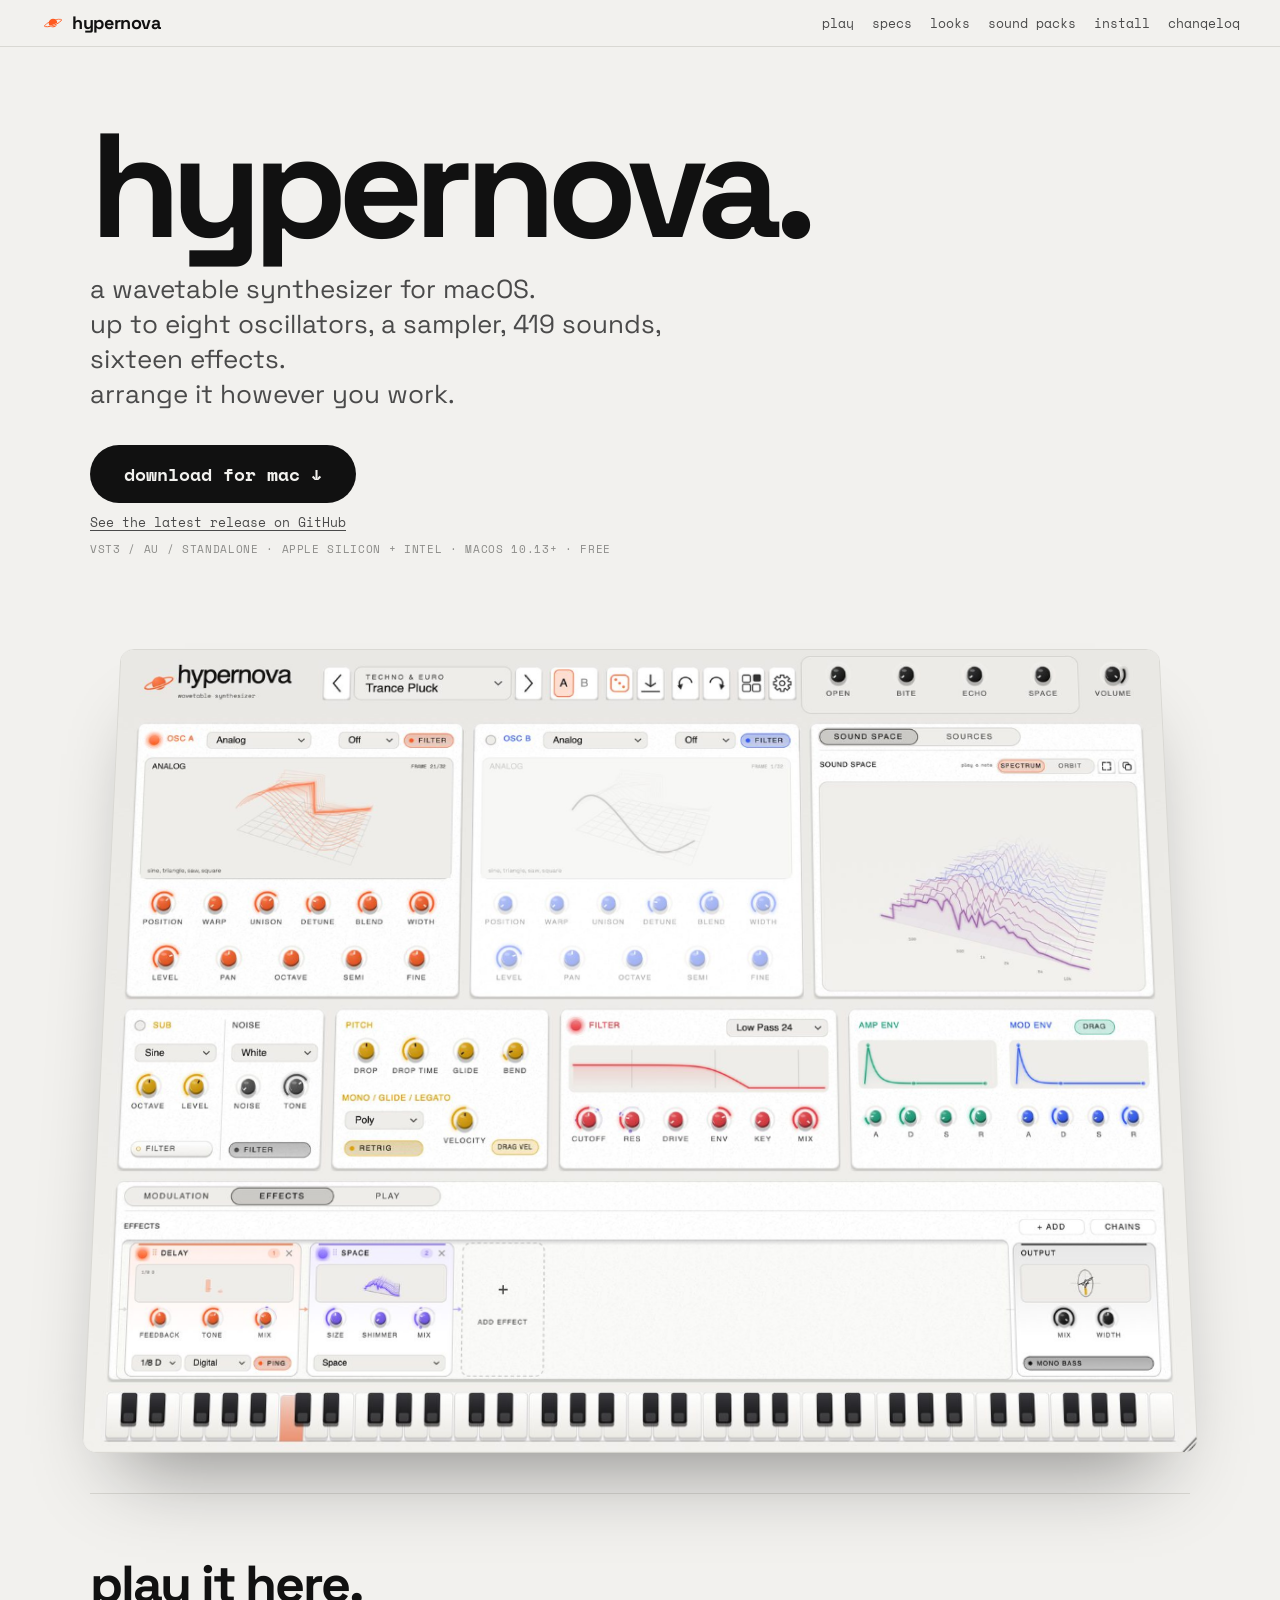
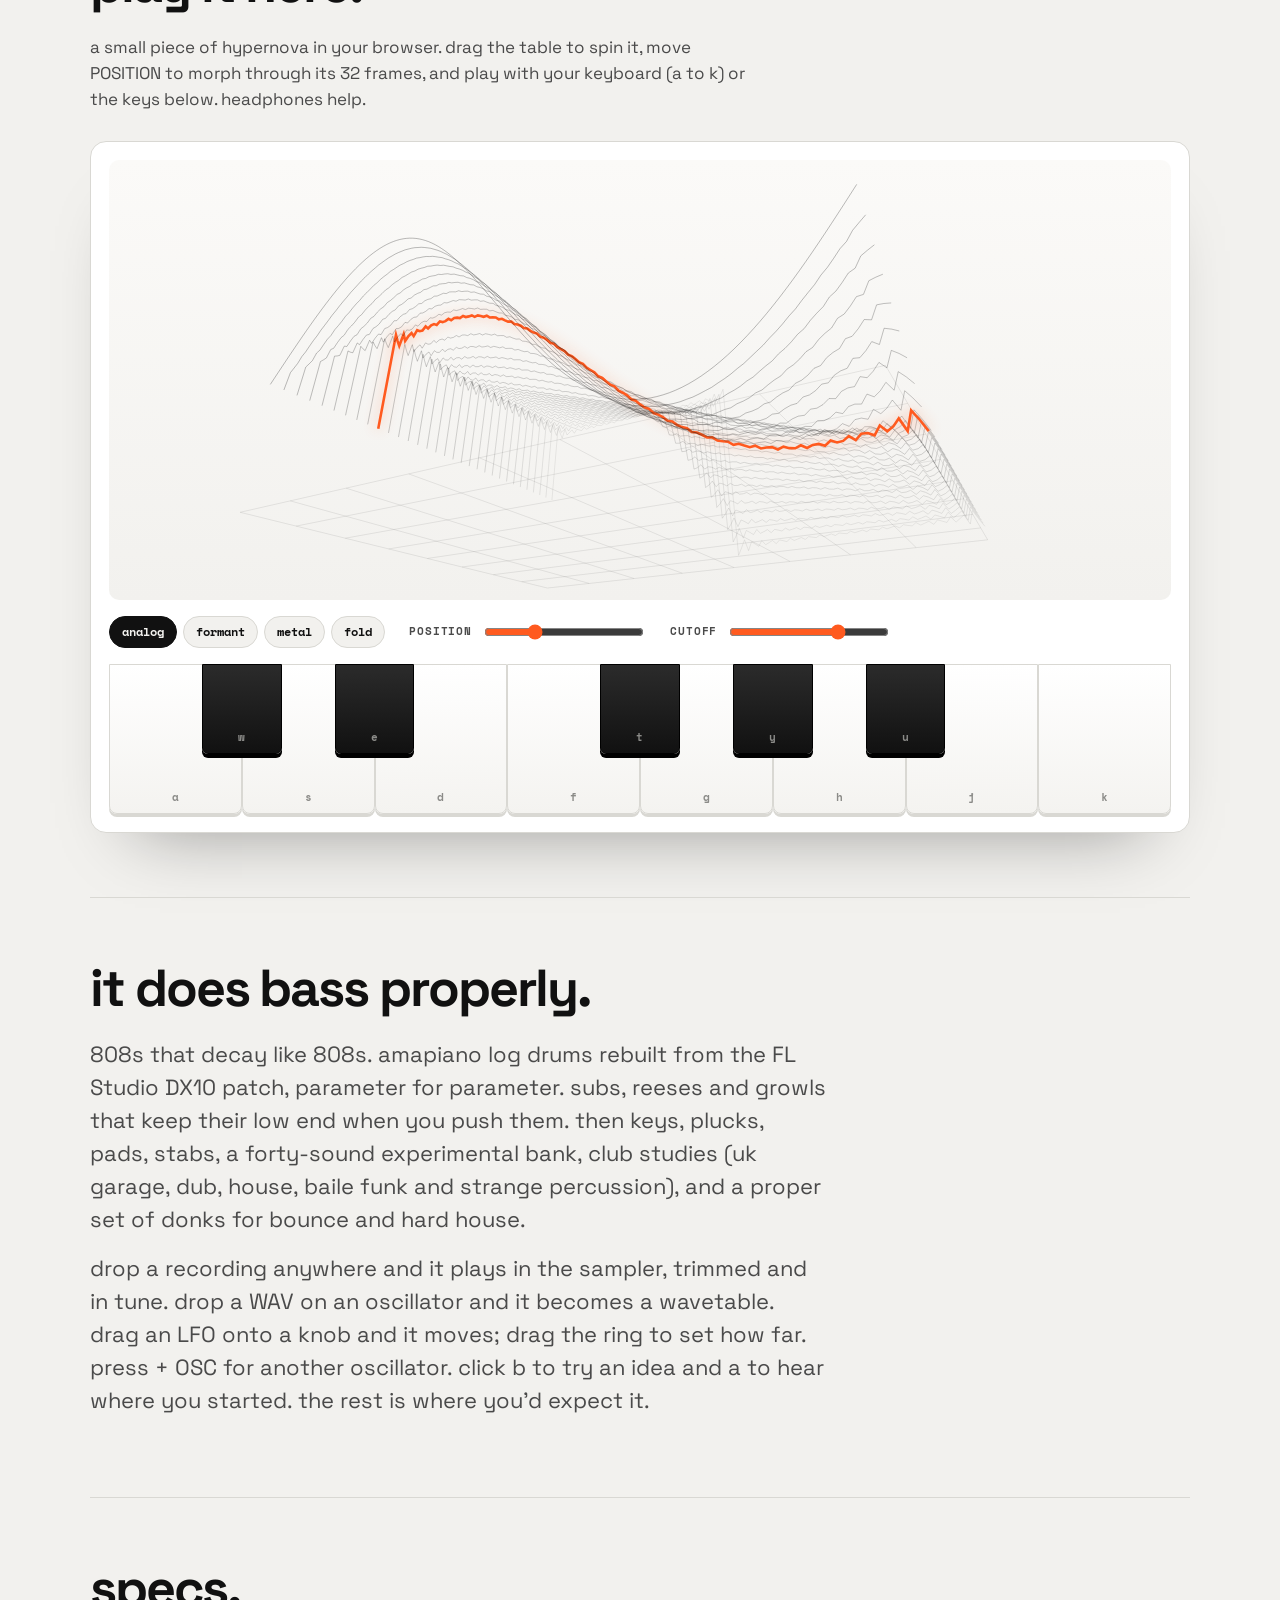
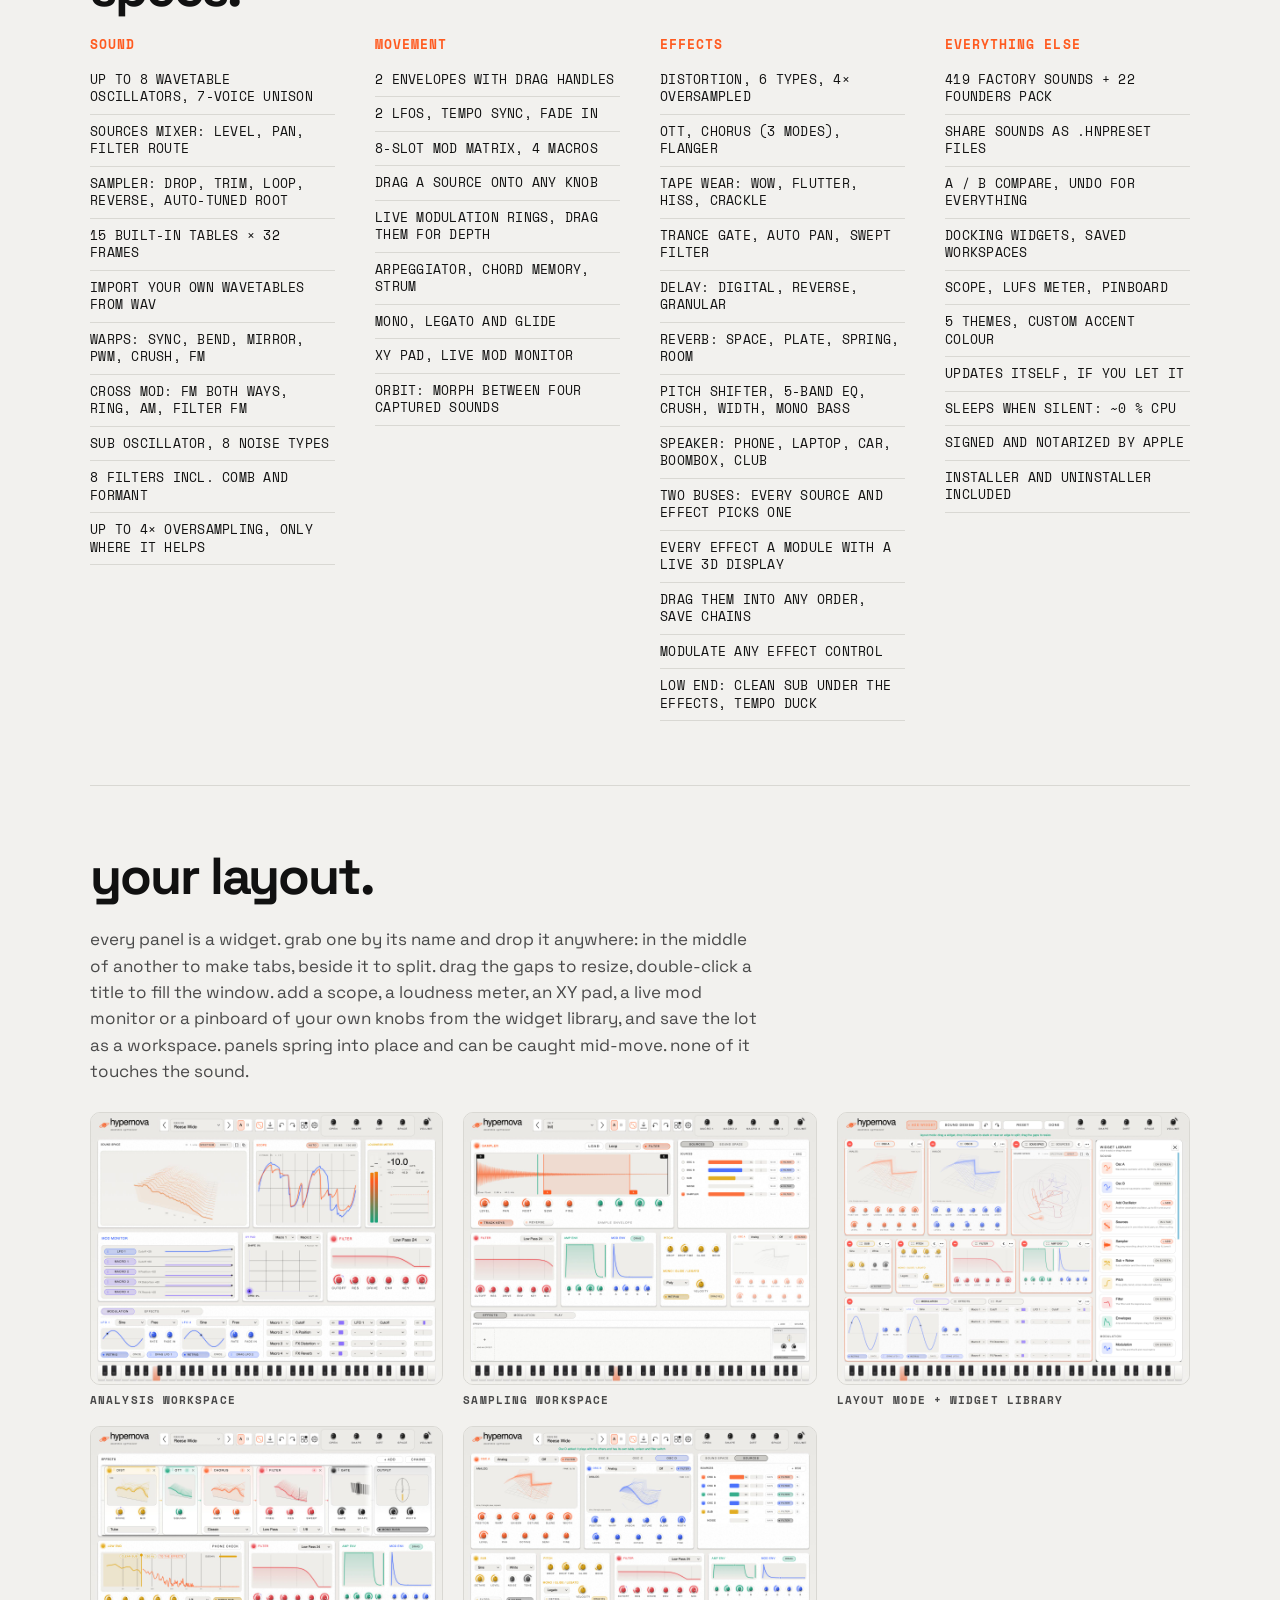
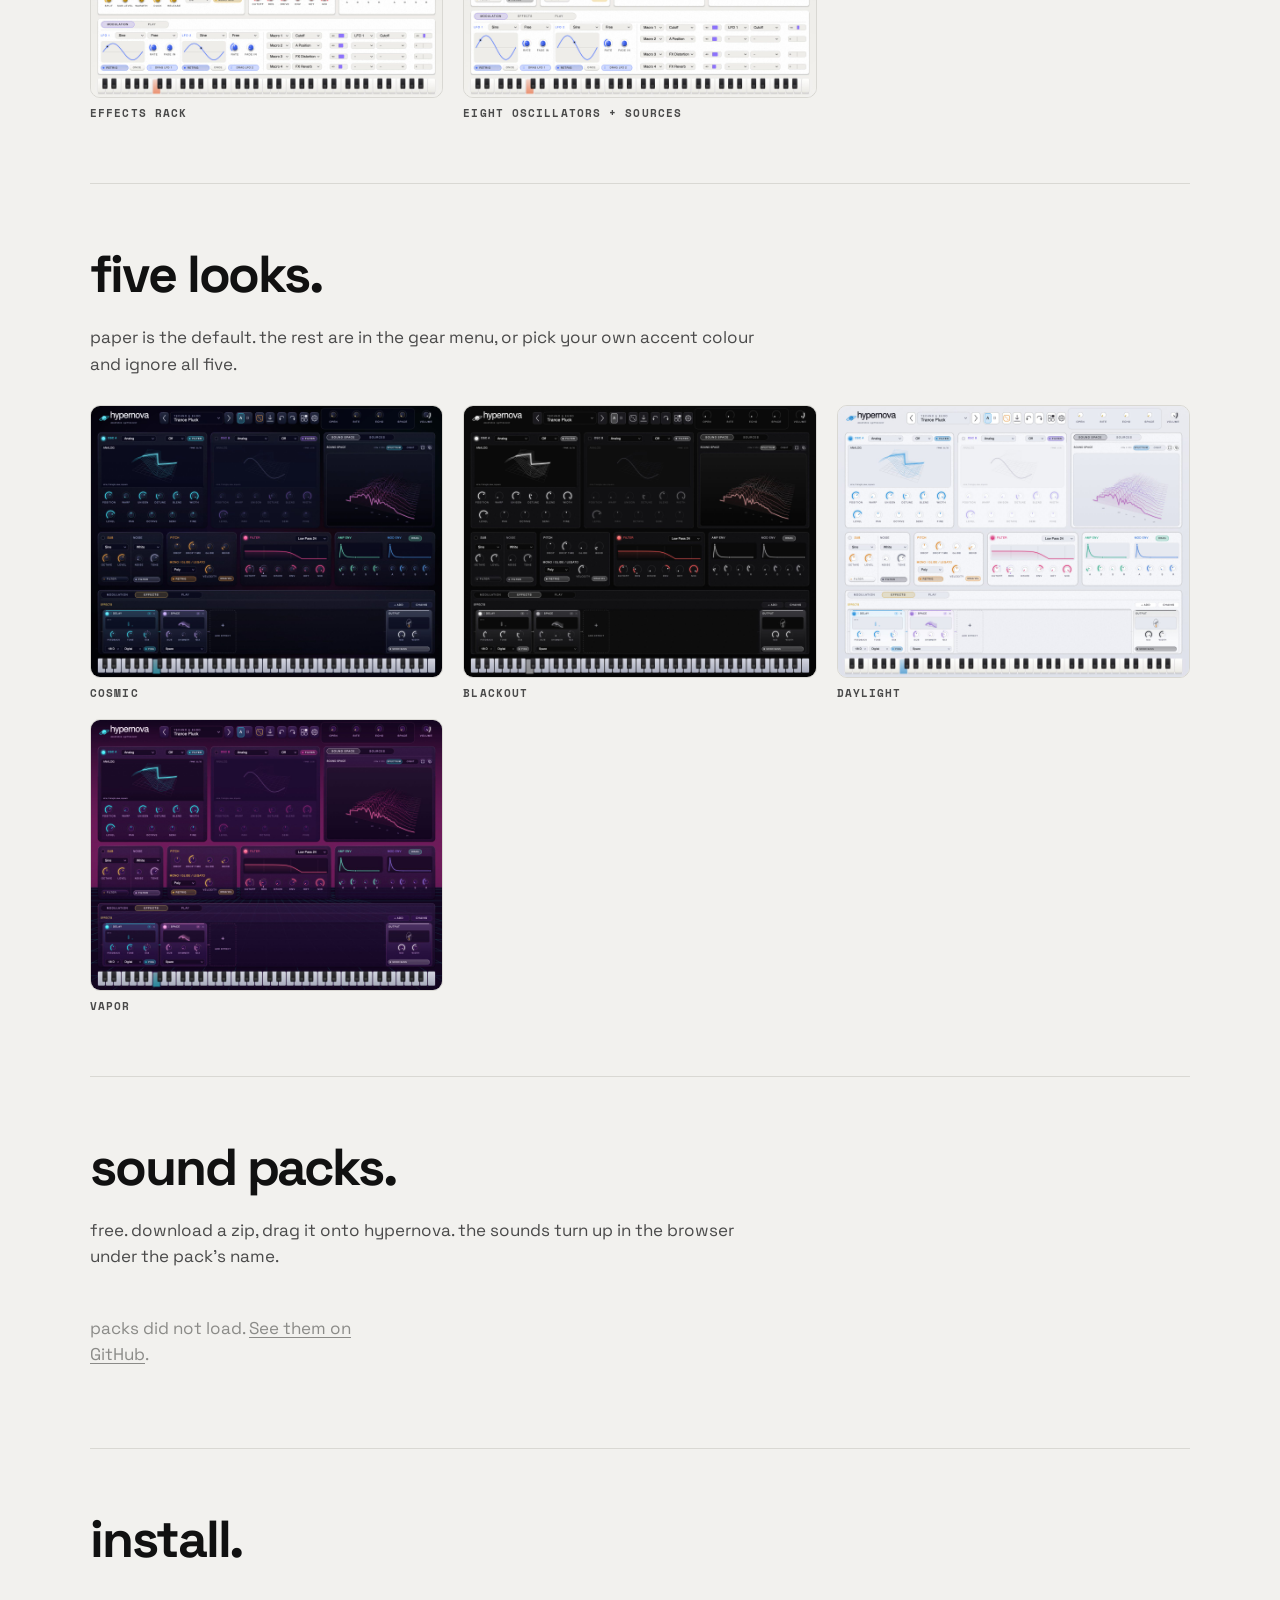
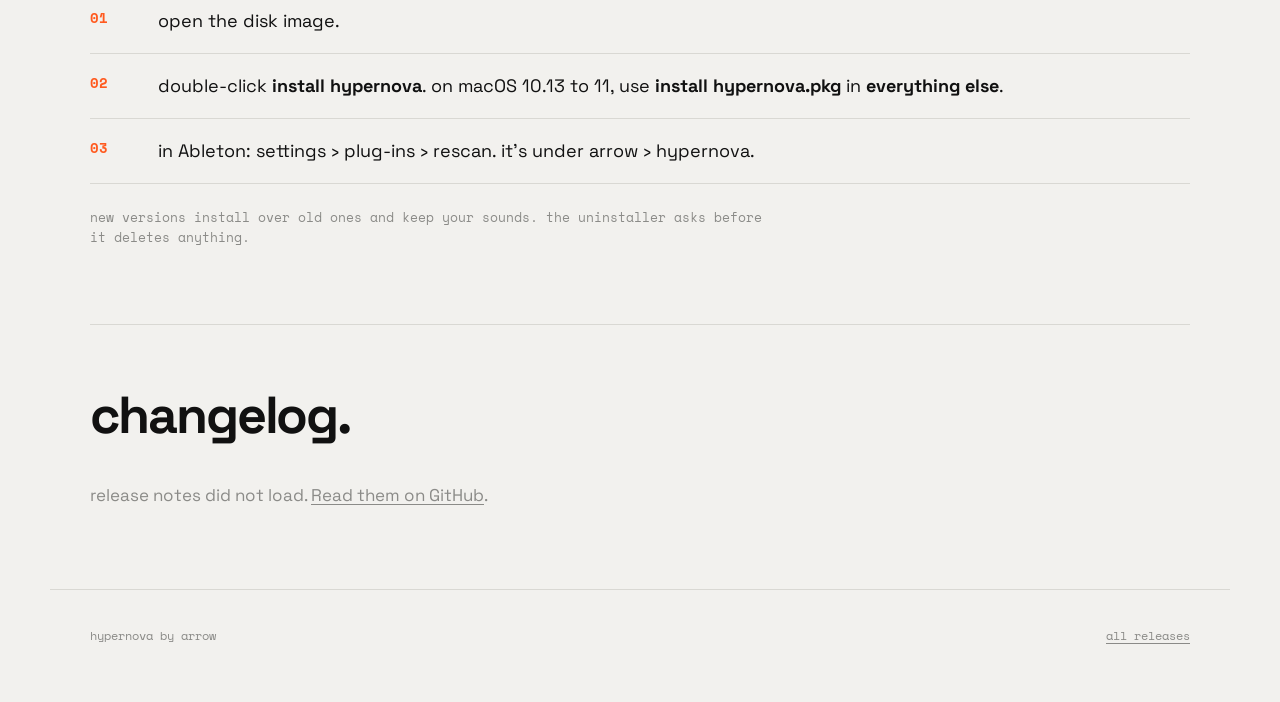
==== docs/index.html @ 27ba60a7 "The Orbit pad: capture sounds into the corners and drag between them A widget for Orbit: the square " ====
<!doctype html>
<html lang="en">
<head>
  <meta charset="utf-8">
  <meta name="viewport" content="width=device-width, initial-scale=1, viewport-fit=cover">
  <title>Hypernova, a wavetable synthesizer for macOS</title>
  <meta name="description" content="Hypernova is a wavetable synthesizer for macOS. Up to eight oscillators, a sampler, 419 sounds, a panel layout you arrange yourself, wavetable import, cross modulation, morphing between captured sounds and sixteen effects in a rack, on two buses. VST3, AU and standalone, for Apple Silicon and Intel.">
  <meta name="theme-color" content="#f2f1ee">
  <meta name="color-scheme" content="light">
  <meta property="og:type" content="website">
  <meta property="og:title" content="Hypernova">
  <meta property="og:description" content="a wavetable synthesizer for macOS. VST3, AU and standalone.">
  <meta property="og:image" content="https://erinuckuzular-ai.github.io/Hypernova/assets/theme_paper.jpg">
  <meta name="twitter:card" content="summary_large_image">
  <link rel="icon" href="favicon.svg" type="image/svg+xml">
  <link rel="preconnect" href="https://fonts.googleapis.com">
  <link rel="preconnect" href="https://fonts.gstatic.com" crossorigin>
  <link rel="stylesheet" href="https://fonts.googleapis.com/css2?family=Space+Grotesk:wght@400;500;700&family=Space+Mono:wght@400;700&display=swap">
  <link rel="stylesheet" href="style.css?v=6">
  <script src="app.js?v=5" defer></script>
  <script src="play.js?v=5" defer></script>
</head>
<body>
  <a class="skip" href="#main">skip to content</a>

  <header class="top">
    <a class="brand" href="./" aria-label="Hypernova home">hypernova</a>
    <nav class="nav" aria-label="Sections">
      <a href="#play">play</a>
      <a href="#specs">specs</a>
      <a href="#looks">looks</a>
      <a href="#packs">sound packs</a>
      <a href="#install">install</a>
      <a href="#changelog">changelog</a>
    </nav>
  </header>

  <main id="main">
    <section class="hero" aria-labelledby="hero-title">
      <h1 id="hero-title">hypernova.</h1>
      <p class="tagline">a wavetable synthesizer for macOS.<br>up to eight oscillators, a sampler, 419 sounds, sixteen effects.<br>arrange it however you work.</p>

      <div class="cta">
        <a class="download" href="https://github.com/erinuckuzular-ai/Hypernova/releases/latest" id="download">download for mac</a>
        <p class="release-meta" id="release-meta" aria-live="polite">checking the latest release&hellip;</p>
        <p class="compat">VST3 / AU / STANDALONE &middot; APPLE SILICON + INTEL &middot; MACOS 10.13+ &middot; FREE</p>
      </div>

      <figure class="hero-shot" aria-label="Move the pointer to tilt">
        <img src="assets/theme_paper.jpg" width="1600" height="1232" fetchpriority="high"
             alt="The Hypernova editor in the Paper theme: two wavetable oscillators in 3D, Sound Space, filter, envelopes and the modulation deck.">
      </figure>
    </section>


    <section id="play" class="section play" aria-labelledby="play-title">
      <h2 id="play-title">play it here.</h2>
      <p class="lede">a small piece of hypernova in your browser. drag the table to spin it, move POSITION to morph through its 32 frames, and play with your keyboard (a to k) or the keys below. headphones help.</p>
      <div class="rig">
        <canvas id="wt3d" class="wt3d" aria-label="A 3D wavetable: 32 frames stacked in depth, the playing frame in orange." role="img"></canvas>
        <div class="controls">
          <div class="tables" role="group" aria-label="Wavetable">
            <button data-table="analog" aria-pressed="true">analog</button>
            <button data-table="formant" aria-pressed="false">formant</button>
            <button data-table="metal" aria-pressed="false">metal</button>
            <button data-table="fold" aria-pressed="false">fold</button>
          </div>
          <label class="slider">POSITION <input id="wt-pos" type="range" min="0" max="100" value="30"></label>
          <label class="slider">CUTOFF <input id="wt-cut" type="range" min="0" max="100" value="70"></label>
        </div>
        <div class="keys" aria-label="Keyboard"><button class="key white" data-note="48" aria-label="note 48"><span>a</span></button><button class="key white" data-note="50" aria-label="note 50"><span>s</span></button><button class="key white" data-note="52" aria-label="note 52"><span>d</span></button><button class="key white" data-note="53" aria-label="note 53"><span>f</span></button><button class="key white" data-note="55" aria-label="note 55"><span>g</span></button><button class="key white" data-note="57" aria-label="note 57"><span>h</span></button><button class="key white" data-note="59" aria-label="note 59"><span>j</span></button><button class="key white" data-note="60" aria-label="note 60"><span>k</span></button><button class="key black" data-note="49" style="--i:0" aria-label="note 49"><span>w</span></button><button class="key black" data-note="51" style="--i:1" aria-label="note 51"><span>e</span></button><button class="key black" data-note="54" style="--i:3" aria-label="note 54"><span>t</span></button><button class="key black" data-note="56" style="--i:4" aria-label="note 56"><span>y</span></button><button class="key black" data-note="58" style="--i:5" aria-label="note 58"><span>u</span></button></div>
      </div>
    </section>

    <section class="intro section">
      <h2>it does bass properly.</h2>
      <p>808s that decay like 808s. amapiano log drums rebuilt from the FL Studio DX10 patch, parameter for parameter. subs, reeses and growls that keep their low end when you push them. then keys, plucks, pads, stabs, a forty-sound experimental bank, club studies (uk garage, dub, house, baile funk and strange percussion), and a proper set of donks for bounce and hard house.</p>
      <p>drop a recording anywhere and it plays in the sampler, trimmed and in tune. drop a WAV on an oscillator and it becomes a wavetable. drag an LFO onto a knob and it moves; drag the ring to set how far. press + OSC for another oscillator. click b to try an idea and a to hear where you started. the rest is where you'd expect it.</p>
    </section>

    <section id="specs" class="section" aria-labelledby="specs-title">
      <h2 id="specs-title">specs.</h2>
      <div class="spec-grid">
        <div>
          <h3>sound</h3>
          <ul class="spec">
            <li>UP TO 8 WAVETABLE OSCILLATORS, 7-VOICE UNISON</li>
            <li>SOURCES MIXER: LEVEL, PAN, FILTER ROUTE</li>
            <li>SAMPLER: DROP, TRIM, LOOP, REVERSE, AUTO-TUNED ROOT</li>
            <li>15 BUILT-IN TABLES &times; 32 FRAMES</li>
            <li>IMPORT YOUR OWN WAVETABLES FROM WAV</li>
            <li>WARPS: SYNC, BEND, MIRROR, PWM, CRUSH, FM</li>
            <li>CROSS MOD: FM BOTH WAYS, RING, AM, FILTER FM</li>
            <li>SUB OSCILLATOR, 8 NOISE TYPES</li>
            <li>8 FILTERS INCL. COMB AND FORMANT</li>
            <li>UP TO 4&times; OVERSAMPLING, ONLY WHERE IT HELPS</li>
          </ul>
        </div>
        <div>
          <h3>movement</h3>
          <ul class="spec">
            <li>2 ENVELOPES WITH DRAG HANDLES</li>
            <li>2 LFOS, TEMPO SYNC, FADE IN</li>
            <li>8-SLOT MOD MATRIX, 4 MACROS</li>
            <li>DRAG A SOURCE ONTO ANY KNOB</li>
            <li>LIVE MODULATION RINGS, DRAG THEM FOR DEPTH</li>
            <li>ARPEGGIATOR, CHORD MEMORY, STRUM</li>
            <li>MONO, LEGATO AND GLIDE</li>
            <li>XY PAD, LIVE MOD MONITOR</li>
            <li>ORBIT: MORPH BETWEEN FOUR CAPTURED SOUNDS</li>
          </ul>
        </div>
        <div>
          <h3>effects</h3>
          <ul class="spec">
            <li>DISTORTION, 6 TYPES, 4&times; OVERSAMPLED</li>
            <li>OTT, CHORUS (3 MODES), FLANGER</li>
            <li>TAPE WEAR: WOW, FLUTTER, HISS, CRACKLE</li>
            <li>TRANCE GATE, AUTO PAN, SWEPT FILTER</li>
            <li>DELAY: DIGITAL, REVERSE, GRANULAR</li>
            <li>REVERB: SPACE, PLATE, SPRING, ROOM</li>
            <li>PITCH SHIFTER, 5-BAND EQ, CRUSH, WIDTH, MONO BASS</li>
            <li>SPEAKER: PHONE, LAPTOP, CAR, BOOMBOX, CLUB</li>
            <li>TWO BUSES: EVERY SOURCE AND EFFECT PICKS ONE</li>
            <li>EVERY EFFECT A MODULE WITH A LIVE 3D DISPLAY</li>
            <li>DRAG THEM INTO ANY ORDER, SAVE CHAINS</li>
            <li>MODULATE ANY EFFECT CONTROL</li>
            <li>LOW END: CLEAN SUB UNDER THE EFFECTS, TEMPO DUCK</li>
          </ul>
        </div>
        <div>
          <h3>everything else</h3>
          <ul class="spec">
            <li>419 FACTORY SOUNDS + 22 FOUNDERS PACK</li>
            <li>SHARE SOUNDS AS .HNPRESET FILES</li>
            <li>A / B COMPARE, UNDO FOR EVERYTHING</li>
            <li>DOCKING WIDGETS, SAVED WORKSPACES</li>
            <li>SCOPE, LUFS METER, PINBOARD</li>
            <li>5 THEMES, CUSTOM ACCENT COLOUR</li>
            <li>UPDATES ITSELF, IF YOU LET IT</li>
            <li>SLEEPS WHEN SILENT: ~0 % CPU</li>
            <li>SIGNED AND NOTARIZED BY APPLE</li>
            <li>INSTALLER AND UNINSTALLER INCLUDED</li>
          </ul>
        </div>
      </div>
    </section>

    <section id="layout" class="section" aria-labelledby="layout-title">
      <h2 id="layout-title">your layout.</h2>
      <p class="lede">every panel is a widget. grab one by its name and drop it anywhere: in the middle of another to make tabs, beside it to split. drag the gaps to resize, double-click a title to fill the window. add a scope, a loudness meter, an XY pad, a live mod monitor or a pinboard of your own knobs from the widget library, and save the lot as a workspace. panels spring into place and can be caught mid-move. none of it touches the sound.</p>
      <div class="shots">
        <figure class="shot">
          <img src="assets/widgets_analysis.jpg" width="1600" height="1232" loading="lazy" alt="The Analysis workspace: Sound Space, a scope locked to the note, a loudness meter, a mod monitor, an XY pad and the filter.">
          <figcaption>ANALYSIS WORKSPACE</figcaption>
        </figure>
        <figure class="shot">
          <img src="assets/widgets_sampling.jpg" width="1600" height="1232" loading="lazy" alt="The Sampling workspace: a sample's waveform with start, end and loop markers, over the filter, envelopes and effects.">
          <figcaption>SAMPLING WORKSPACE</figcaption>
        </figure>
        <figure class="shot">
          <img src="assets/widgets_layout.jpg" width="1600" height="1232" loading="lazy" alt="Layout mode: each panel has a handle and round buttons, and the widget library sits alongside.">
          <figcaption>LAYOUT MODE + WIDGET LIBRARY</figcaption>
        </figure>
        <figure class="shot">
          <img src="assets/widgets_effects.jpg" width="1600" height="1232" loading="lazy" alt="The Effects workspace: the effects rack, each effect a module with its own live display, over Low End, the filter and the envelopes.">
          <figcaption>EFFECTS RACK</figcaption>
        </figure>
        <figure class="shot">
          <img src="assets/widgets_sources.jpg" width="1600" height="1232" loading="lazy" alt="Two added oscillators as tabs beside Osc B, and the Sources mixer with a row for every source.">
          <figcaption>EIGHT OSCILLATORS + SOURCES</figcaption>
        </figure>
      </div>
    </section>

    <section id="looks" class="section" aria-labelledby="looks-title">
      <h2 id="looks-title">five looks.</h2>
      <p class="lede">paper is the default. the rest are in the gear menu, or pick your own accent colour and ignore all five.</p>
      <div class="shots">
        <figure class="shot">
          <img src="assets/theme_cosmic.jpg" width="1600" height="1232" loading="lazy" alt="Hypernova in the Cosmic theme.">
          <figcaption>COSMIC</figcaption>
        </figure>
        <figure class="shot">
          <img src="assets/theme_blackout.jpg" width="1600" height="1232" loading="lazy" alt="Hypernova in the Blackout theme.">
          <figcaption>BLACKOUT</figcaption>
        </figure>
        <figure class="shot">
          <img src="assets/theme_daylight.jpg" width="1600" height="1232" loading="lazy" alt="Hypernova in the Daylight theme.">
          <figcaption>DAYLIGHT</figcaption>
        </figure>
        <figure class="shot">
          <img src="assets/theme_vapor.jpg" width="1600" height="1232" loading="lazy" alt="Hypernova in the Vapor theme.">
          <figcaption>VAPOR</figcaption>
        </figure>
      </div>
    </section>

    <section id="packs" class="section" aria-labelledby="packs-title">
      <h2 id="packs-title">sound packs.</h2>
      <p class="lede">free. download a zip, drag it onto hypernova. the sounds turn up in the browser under the pack's name.</p>
      <div id="packs-list" class="packs" aria-live="polite">
        <p class="muted">loading packs&hellip;</p>
      </div>
    </section>

    <section id="install" class="section" aria-labelledby="install-title">
      <h2 id="install-title">install.</h2>
      <ol class="steps">
        <li><span class="n">01</span><p>open the disk image.</p></li>
        <li><span class="n">02</span><p>double-click <strong>install hypernova</strong>. on macOS 10.13 to 11, use <strong>install hypernova.pkg</strong> in <strong>everything else</strong>.</p></li>
        <li><span class="n">03</span><p>in Ableton: settings &rsaquo; plug-ins &rsaquo; rescan. it's under arrow &rsaquo; hypernova.</p></li>
      </ol>
      <p class="fineprint">new versions install over old ones and keep your sounds. the uninstaller asks before it deletes anything.</p>
    </section>

    <section id="changelog" class="section" aria-labelledby="changelog-title">
      <h2 id="changelog-title">changelog.</h2>
      <div id="releases" class="releases" aria-live="polite">
        <p class="muted">loading releases&hellip;</p>
      </div>
    </section>
  </main>

  <footer class="foot">
    <p>hypernova by arrow</p>
    <p><a href="https://github.com/erinuckuzular-ai/Hypernova/releases">all releases</a></p>
  </footer>
</body>
</html>
---- docs/style.css ----
/* hypernova site. light, quiet, specific. one accent colour. */
:root {
  --bg: #f2f1ee;
  --card: #ffffff;
  --ink: #111111;
  --ink-2: #4a4a4a;
  --ink-3: #8b8b88;
  --rule: #d9d8d3;
  --accent: #ff5a1f;
  --mono: "Space Mono", ui-monospace, Menlo, monospace;
  --sans: "Space Grotesk", ui-sans-serif, -apple-system, "Helvetica Neue", sans-serif;
  --gutter: 16px;
  --max: 1180px;
}
@media (min-width: 720px) { :root { --gutter: 40px; } }

* { box-sizing: border-box; }
html { -webkit-text-size-adjust: 100%; scroll-behavior: smooth; }
@media (prefers-reduced-motion: reduce) { html { scroll-behavior: auto; } }
body {
  margin: 0;
  background: var(--bg);
  color: var(--ink);
  font: 400 17px/1.55 var(--sans);
  -webkit-font-smoothing: antialiased;
  overflow-x: hidden;
}
img { max-width: 100%; height: auto; display: block; }
a { color: inherit; text-decoration-thickness: 1px; text-underline-offset: 3px; }
a:hover { color: var(--accent); }
strong { font-weight: 700; }
code { font-family: var(--mono); font-size: 0.9em; }

.skip { position: absolute; left: -9999px; }
.skip:focus { left: var(--gutter); top: 8px; background: var(--ink); color: var(--bg); padding: 6px 10px; z-index: 10; }

/* header */
.top {
  position: sticky; top: 0; z-index: 5;
  display: flex; align-items: center; justify-content: space-between; gap: 16px;
  padding: 14px var(--gutter);
  background: rgba(242, 241, 238, 0.9);
  backdrop-filter: blur(8px);
  border-bottom: 1px solid var(--rule);
}
.brand { font: 700 18px/1 var(--sans); letter-spacing: -0.02em; text-decoration: none; }
.brand::before { content: ""; display: inline-block; width: 26px; height: 16px; background: url("assets/mark.svg") center / contain no-repeat; margin-right: 6px; vertical-align: -2px; }
.nav { display: flex; gap: 18px; font: 400 13px/1 var(--mono); overflow-x: auto; }
.nav a { text-decoration: none; color: var(--ink-2); white-space: nowrap; }
.nav a:hover { color: var(--accent); }
@media (max-width: 640px) { .nav a:not([href="#packs"]):not([href="#changelog"]) { display: none; } }

main { max-width: var(--max); margin: 0 auto; padding: 0 var(--gutter); }

/* hero */
.hero { padding: 72px 0 40px; }
.hero h1 { font: 700 clamp(56px, 12vw, 148px)/0.9 var(--sans); letter-spacing: -0.06em; margin: 0 0 20px; }
.tagline { font-size: clamp(19px, 2.4vw, 26px); line-height: 1.35; max-width: 40rem; margin: 0 0 32px; color: var(--ink-2); }
.cta { display: flex; flex-direction: column; align-items: flex-start; gap: 10px; margin-bottom: 48px; }
.download {
  display: inline-block;
  background: var(--ink); color: var(--bg);
  font: 700 18px/1 var(--mono); text-transform: lowercase;
  padding: 20px 34px; border-radius: 999px; text-decoration: none;
  transition: background 0.15s ease;
}
.download::after { content: " \2193"; }
.download:hover, .download:focus-visible { background: var(--accent); color: var(--ink); }
.release-meta { margin: 0; font: 400 13px/1.4 var(--mono); color: var(--ink-2); }
.release-meta .sep { color: var(--ink-3); margin: 0 0.6em; }
.release-meta .ver { color: var(--ink); font-weight: 700; }
.compat { margin: 0; font: 400 11px/1.5 var(--mono); letter-spacing: 0.06em; color: var(--ink-3); }
.hero-shot {
  margin: 0; border-radius: 14px; overflow: hidden; background: var(--card); border: 1px solid var(--rule);
  box-shadow: 0 50px 80px -40px rgba(0, 0, 0, 0.45), 0 2px 0 rgba(255, 255, 255, 0.9) inset;
  transform: perspective(1600px) rotateX(8deg); transform-origin: 50% 80%;
  transition: transform 0.25s ease-out; will-change: transform;
}
@media (prefers-reduced-motion: reduce) { .hero-shot { transform: none; transition: none; } }

/* sections */
.section { padding: 64px 0; border-top: 1px solid var(--rule); }
.section h2 { font: 700 clamp(30px, 4.6vw, 52px)/1 var(--sans); letter-spacing: -0.04em; margin: 0 0 24px; }
.intro p { font-size: clamp(18px, 2vw, 22px); line-height: 1.5; max-width: 46rem; color: var(--ink-2); margin: 0 0 16px; }
.lede { max-width: 42rem; color: var(--ink-2); margin: 0 0 28px; }
.muted { color: var(--ink-3); }
.fineprint { font: 400 13px/1.5 var(--mono); color: var(--ink-3); max-width: 42rem; margin-top: 24px; }

/* specs: the long list, in capitals, like a data sheet */
.spec-grid { display: grid; gap: 28px 40px; grid-template-columns: repeat(auto-fit, minmax(240px, 1fr)); }
.spec-grid h3 { font: 700 13px/1 var(--mono); text-transform: uppercase; letter-spacing: 0.08em; color: var(--accent); margin: 0 0 12px; }
.spec { list-style: none; margin: 0; padding: 0; }
.spec li { font: 400 12.5px/1.4 var(--mono); letter-spacing: 0.02em; padding: 8px 0; border-bottom: 1px solid var(--rule); }

/* screenshots */
.shots { display: grid; gap: 20px; grid-template-columns: repeat(auto-fit, minmax(280px, 1fr)); }
.shot { margin: 0; }
.shot img { border-radius: 10px; border: 1px solid var(--rule); background: var(--card); }
.shot figcaption { font: 700 11px/1 var(--mono); letter-spacing: 0.1em; margin-top: 10px; color: var(--ink-2); }

/* sound packs */
.packs { display: grid; gap: 16px; grid-template-columns: repeat(auto-fill, minmax(260px, 1fr)); }
.pack { background: var(--card); border: 1px solid var(--rule); border-radius: 12px; padding: 18px 20px; display: flex; flex-direction: column; gap: 10px; }
.pack h3 { margin: 0; font: 700 20px/1.1 var(--sans); letter-spacing: -0.02em; }
.pack .notes p { margin: 0 0 6px; color: var(--ink-2); font-size: 15px; }
.pack-foot { margin-top: auto; display: flex; align-items: center; gap: 12px; flex-wrap: wrap; font: 400 12px/1 var(--mono); }
.pack-download { background: var(--ink); color: var(--bg); padding: 10px 16px; border-radius: 999px; text-decoration: none; font: 700 13px/1 var(--mono); }
.pack-download:hover { background: var(--accent); color: var(--ink); }

/* install */
.steps { list-style: none; margin: 0; padding: 0; display: grid; gap: 0; }
.steps li { display: grid; grid-template-columns: 56px 1fr; gap: 12px; padding: 18px 0; border-bottom: 1px solid var(--rule); }
.steps .n { font: 700 14px/1.6 var(--mono); color: var(--accent); }
.steps p { margin: 0; font-size: 18px; }

/* changelog */
.releases { display: grid; gap: 0; }
.release { padding: 24px 0; border-bottom: 1px solid var(--rule); }
.release-head { display: flex; align-items: baseline; flex-wrap: wrap; gap: 8px 14px; margin-bottom: 10px; }
.release-head h3 { margin: 0; font: 700 22px/1 var(--sans); letter-spacing: -0.02em; }
.release-head time { font: 400 12px/1 var(--mono); color: var(--ink-3); }
.badge { font: 700 10px/1 var(--mono); text-transform: uppercase; letter-spacing: 0.08em; background: var(--accent); color: var(--ink); padding: 4px 7px; border-radius: 4px; }
.badge.pre { background: var(--rule); }
.release-head .links { margin-left: auto; font: 400 13px/1 var(--mono); }
.notes { color: var(--ink-2); max-width: 48rem; }
.notes > :first-child { margin-top: 0; }
.notes > :last-child { margin-bottom: 0; }
.notes p { margin: 0 0 12px; }
.notes h1, .notes h2, .notes h3, .notes h4 { font: 700 15px/1.3 var(--mono); color: var(--ink); margin: 18px 0 8px; text-transform: lowercase; }
.notes ul, .notes ol { margin: 0 0 12px; padding-left: 1.2em; }
.notes li { margin: 6px 0; }
.notes li::marker { color: var(--accent); }
.notes strong { color: var(--ink); }
.older-title { font: 700 12px/1 var(--mono); text-transform: uppercase; letter-spacing: 0.08em; color: var(--ink-3); margin: 28px 0 0; }
details.release summary { cursor: pointer; list-style: none; }
details.release summary::-webkit-details-marker { display: none; }
details.release summary .release-head { margin-bottom: 0; }
details.release summary .release-head::after { content: "+"; margin-left: auto; font: 400 20px/1 var(--mono); color: var(--ink-3); }
details.release[open] summary .release-head::after { content: "\2212"; }
details.release[open] .notes { margin-top: 12px; }

/* footer */
.foot { max-width: var(--max); margin: 0 auto; padding: 40px var(--gutter) 60px; display: flex; justify-content: space-between; gap: 16px; flex-wrap: wrap; font: 400 12px/1 var(--mono); color: var(--ink-3); border-top: 1px solid var(--rule); }
.foot p { margin: 0; }

/* ---------------- play it here ---------------- */
.rig { background: var(--card); border: 1px solid var(--rule); border-radius: 16px; padding: 18px; display: grid; gap: 16px;
       box-shadow: 0 40px 70px -45px rgba(0, 0, 0, 0.4); }
.wt3d { width: 100%; height: clamp(240px, 42vw, 440px); display: block; cursor: grab; touch-action: none; border-radius: 10px;
        background: linear-gradient(#fbfaf8, #f2f1ee); }
.wt3d:active { cursor: grabbing; }
.controls { display: flex; flex-wrap: wrap; gap: 14px 24px; align-items: center; }
.tables { display: flex; gap: 6px; flex-wrap: wrap; }
.tables button { font: 700 12px/1 var(--mono); padding: 9px 12px; border-radius: 999px; border: 1px solid var(--rule); background: var(--bg); color: var(--ink); cursor: pointer; }
.tables button[aria-pressed="true"] { background: var(--ink); color: var(--bg); border-color: var(--ink); }
.slider { display: flex; align-items: center; gap: 10px; font: 700 11px/1 var(--mono); letter-spacing: 0.08em; color: var(--ink-2); }
.slider input { width: 160px; accent-color: var(--accent); }
.keys { position: relative; display: grid; grid-template-columns: repeat(8, 1fr); height: 150px; user-select: none; }
.key { border: 1px solid var(--rule); cursor: pointer; font: 700 11px/1 var(--mono); color: var(--ink-3); display: flex; align-items: flex-end; justify-content: center; padding-bottom: 10px; }
.key.white { background: linear-gradient(#ffffff, #f4f3f0); border-radius: 0 0 8px 8px; box-shadow: 0 3px 0 #d9d8d3; }
.key.white.down { transform: translateY(2px); box-shadow: 0 1px 0 #d9d8d3; background: #ffe3d6; }
.key.black { position: absolute; top: 0; width: calc(100% / 8 * 0.6); height: 60%; left: calc(100% / 8 * (var(--i) + 1) - 100% / 8 * 0.3);
             background: linear-gradient(#2b2b2b, #111); color: #8b8b88; border-color: #000; border-radius: 0 0 6px 6px; box-shadow: 0 4px 0 #000; z-index: 1; }
.key.black.down { transform: translateY(2px); box-shadow: 0 2px 0 #000; background: var(--accent); color: var(--ink); }
@media (max-width: 520px) { .key span { display: none; } .slider input { width: 120px; } }
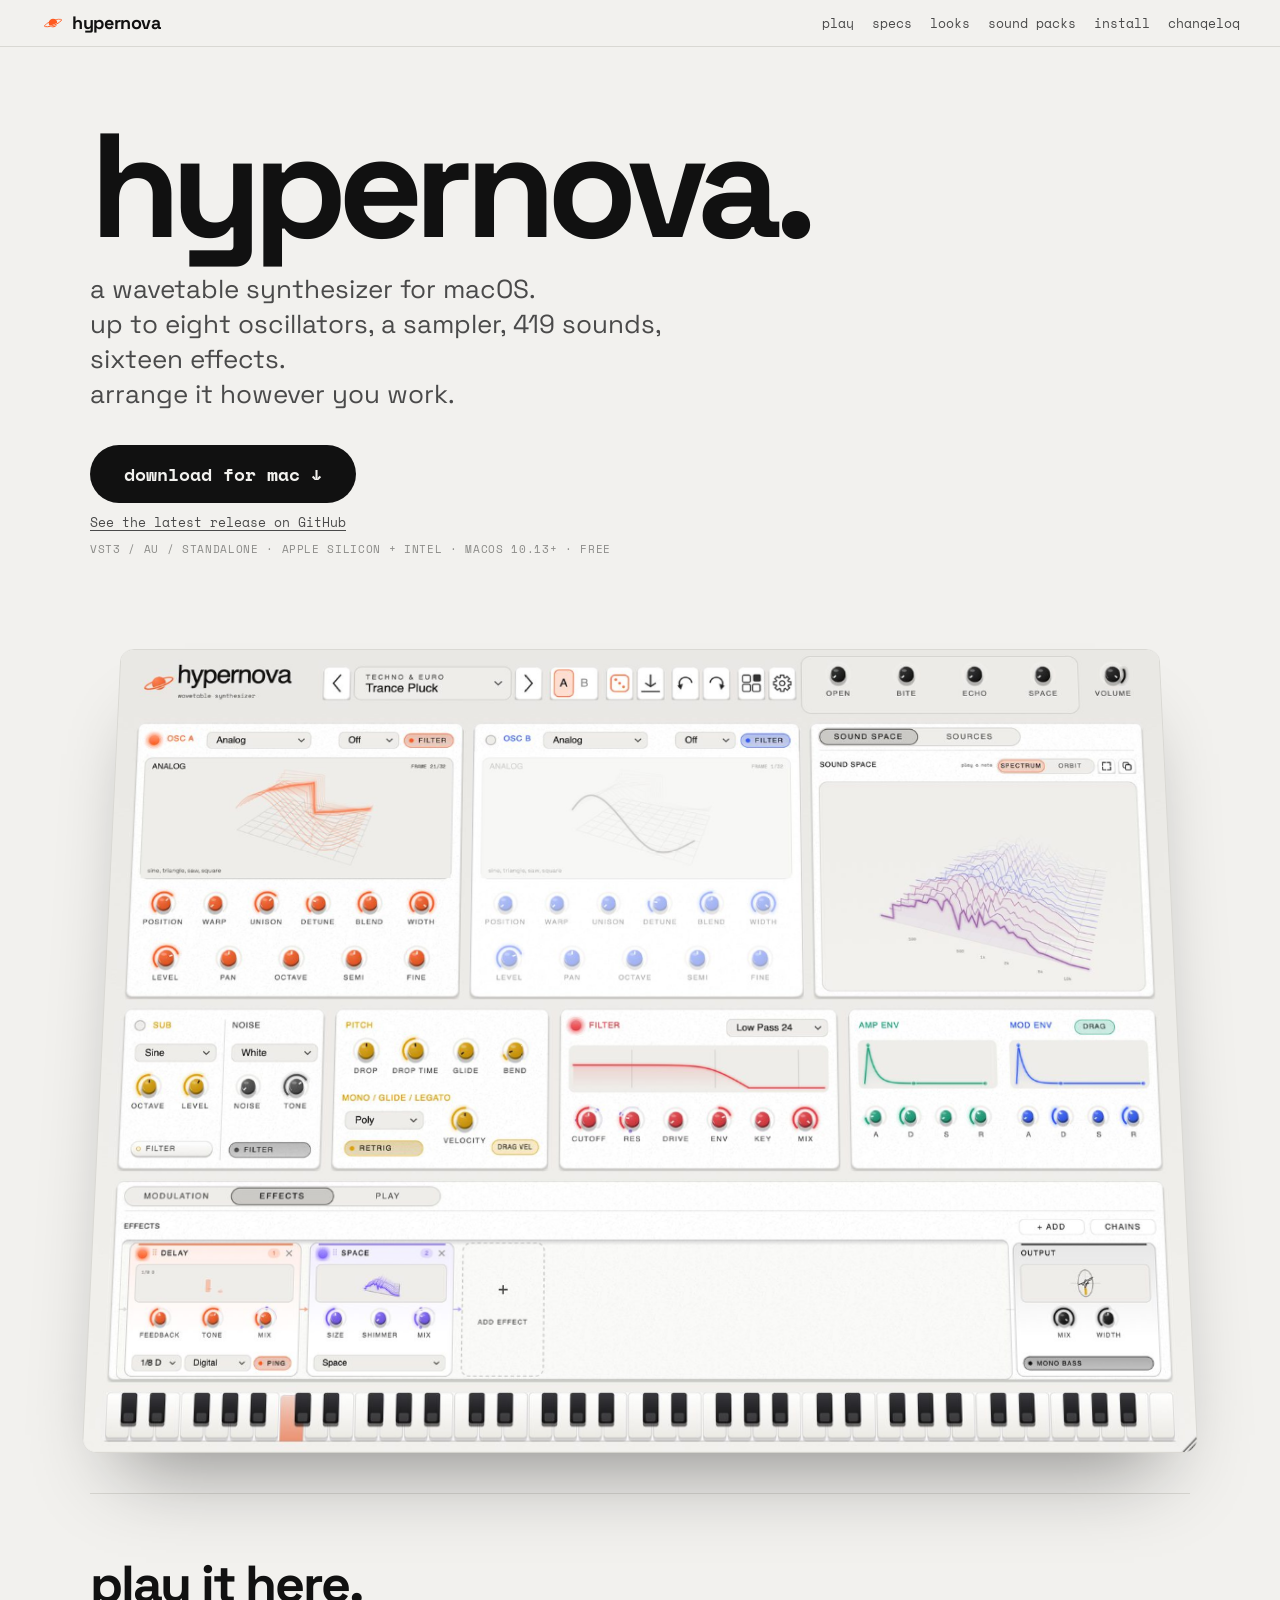
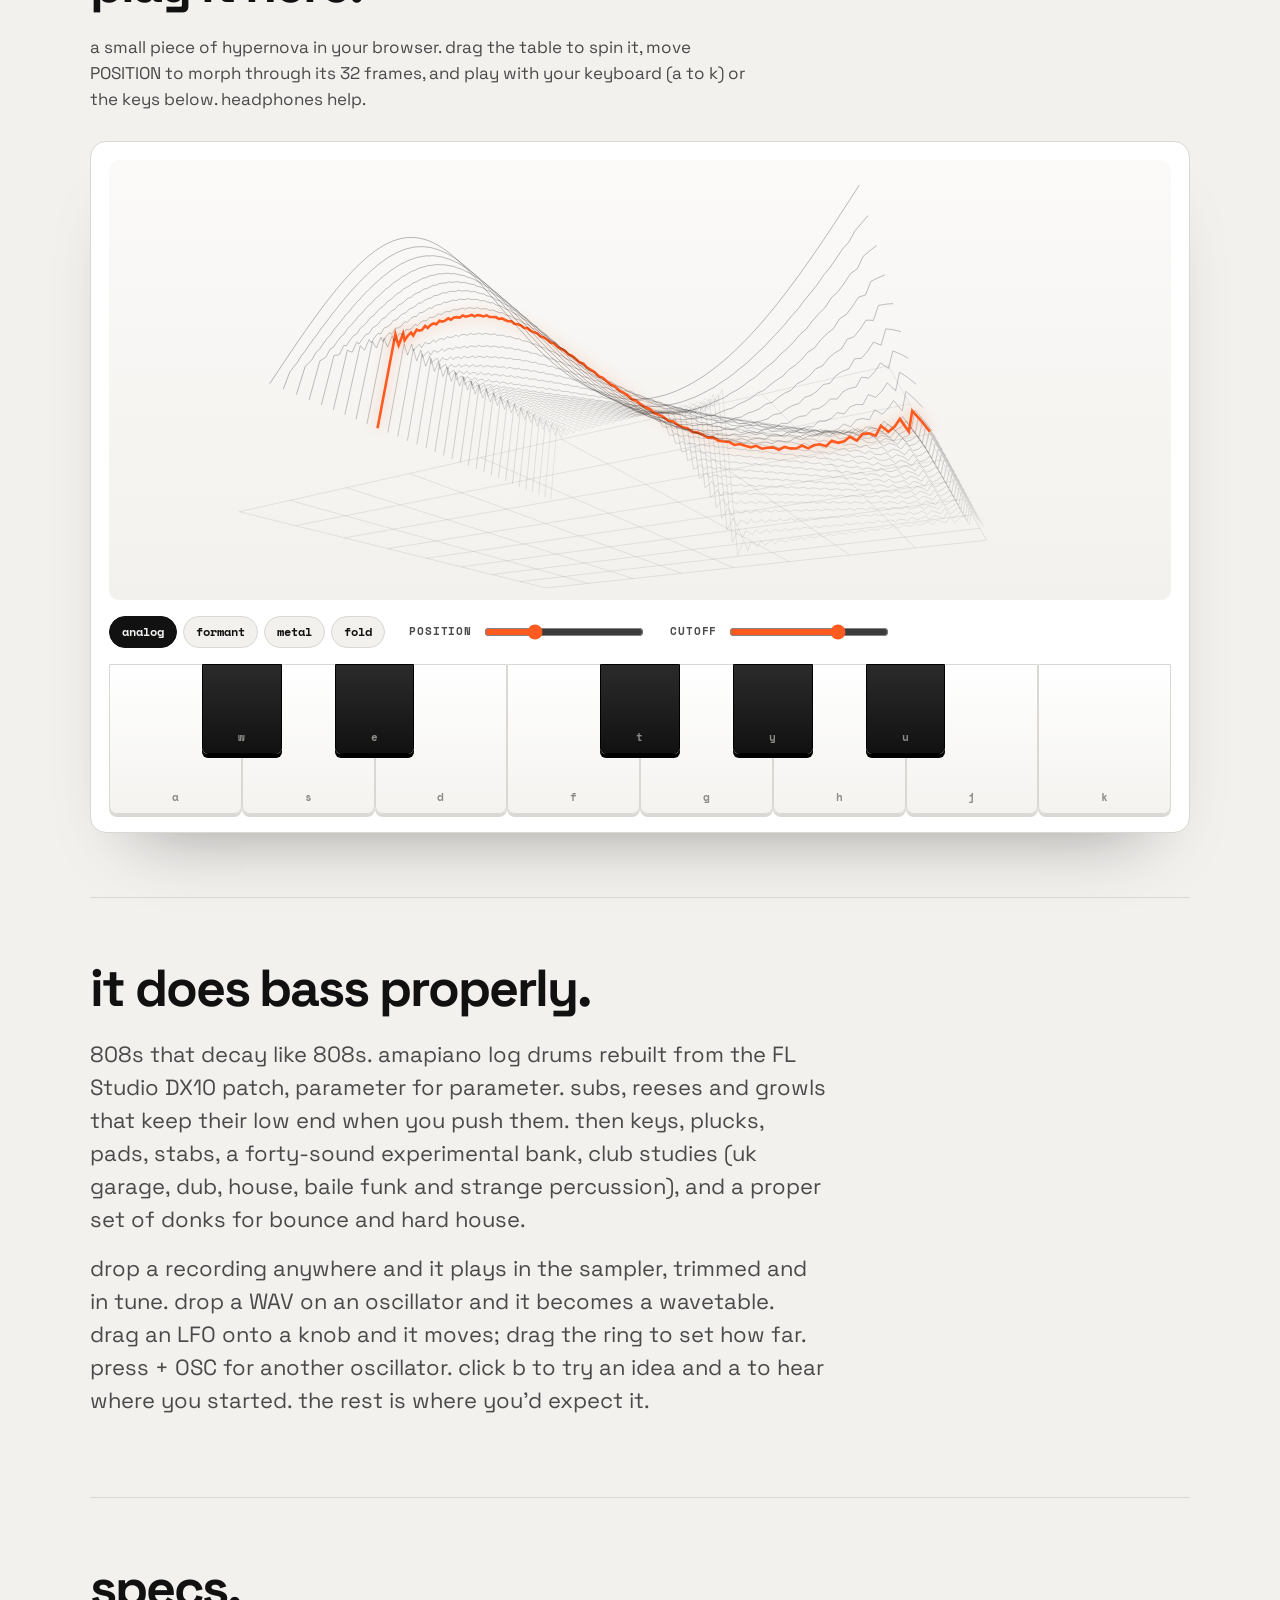
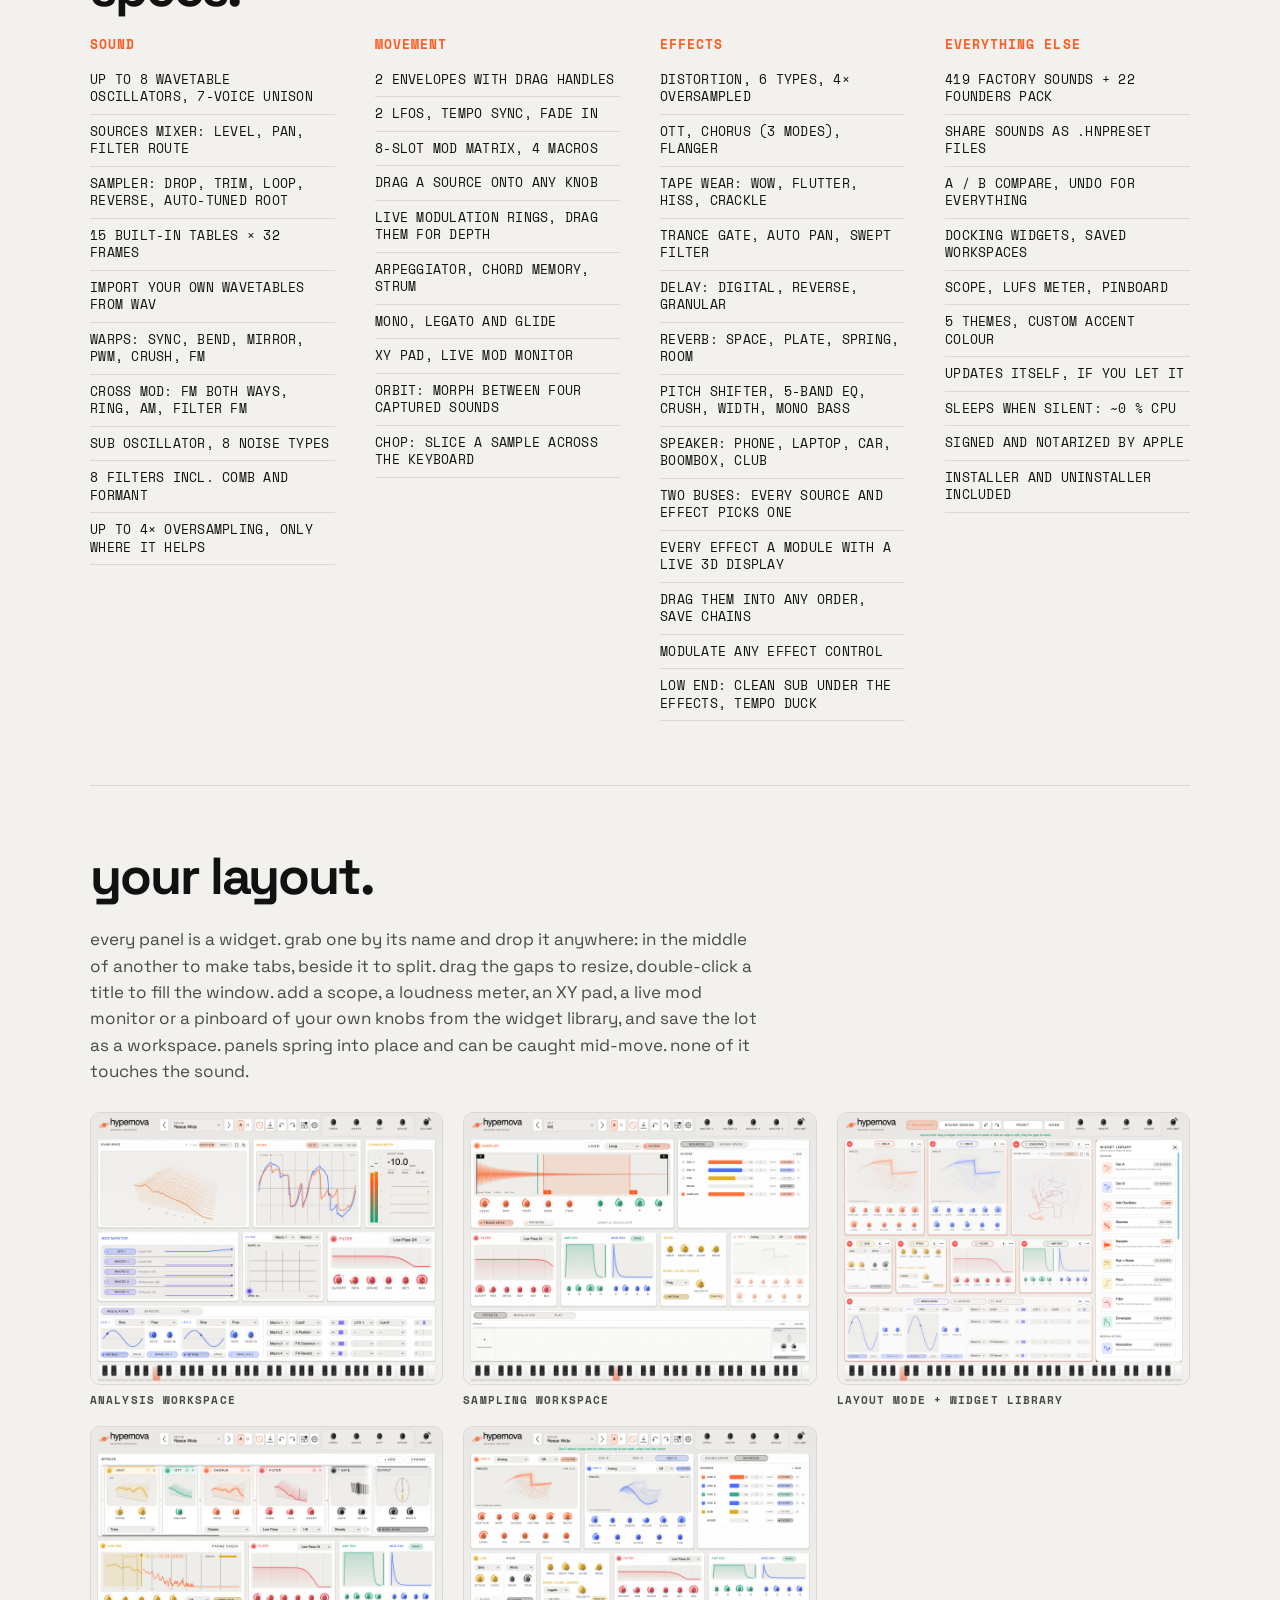
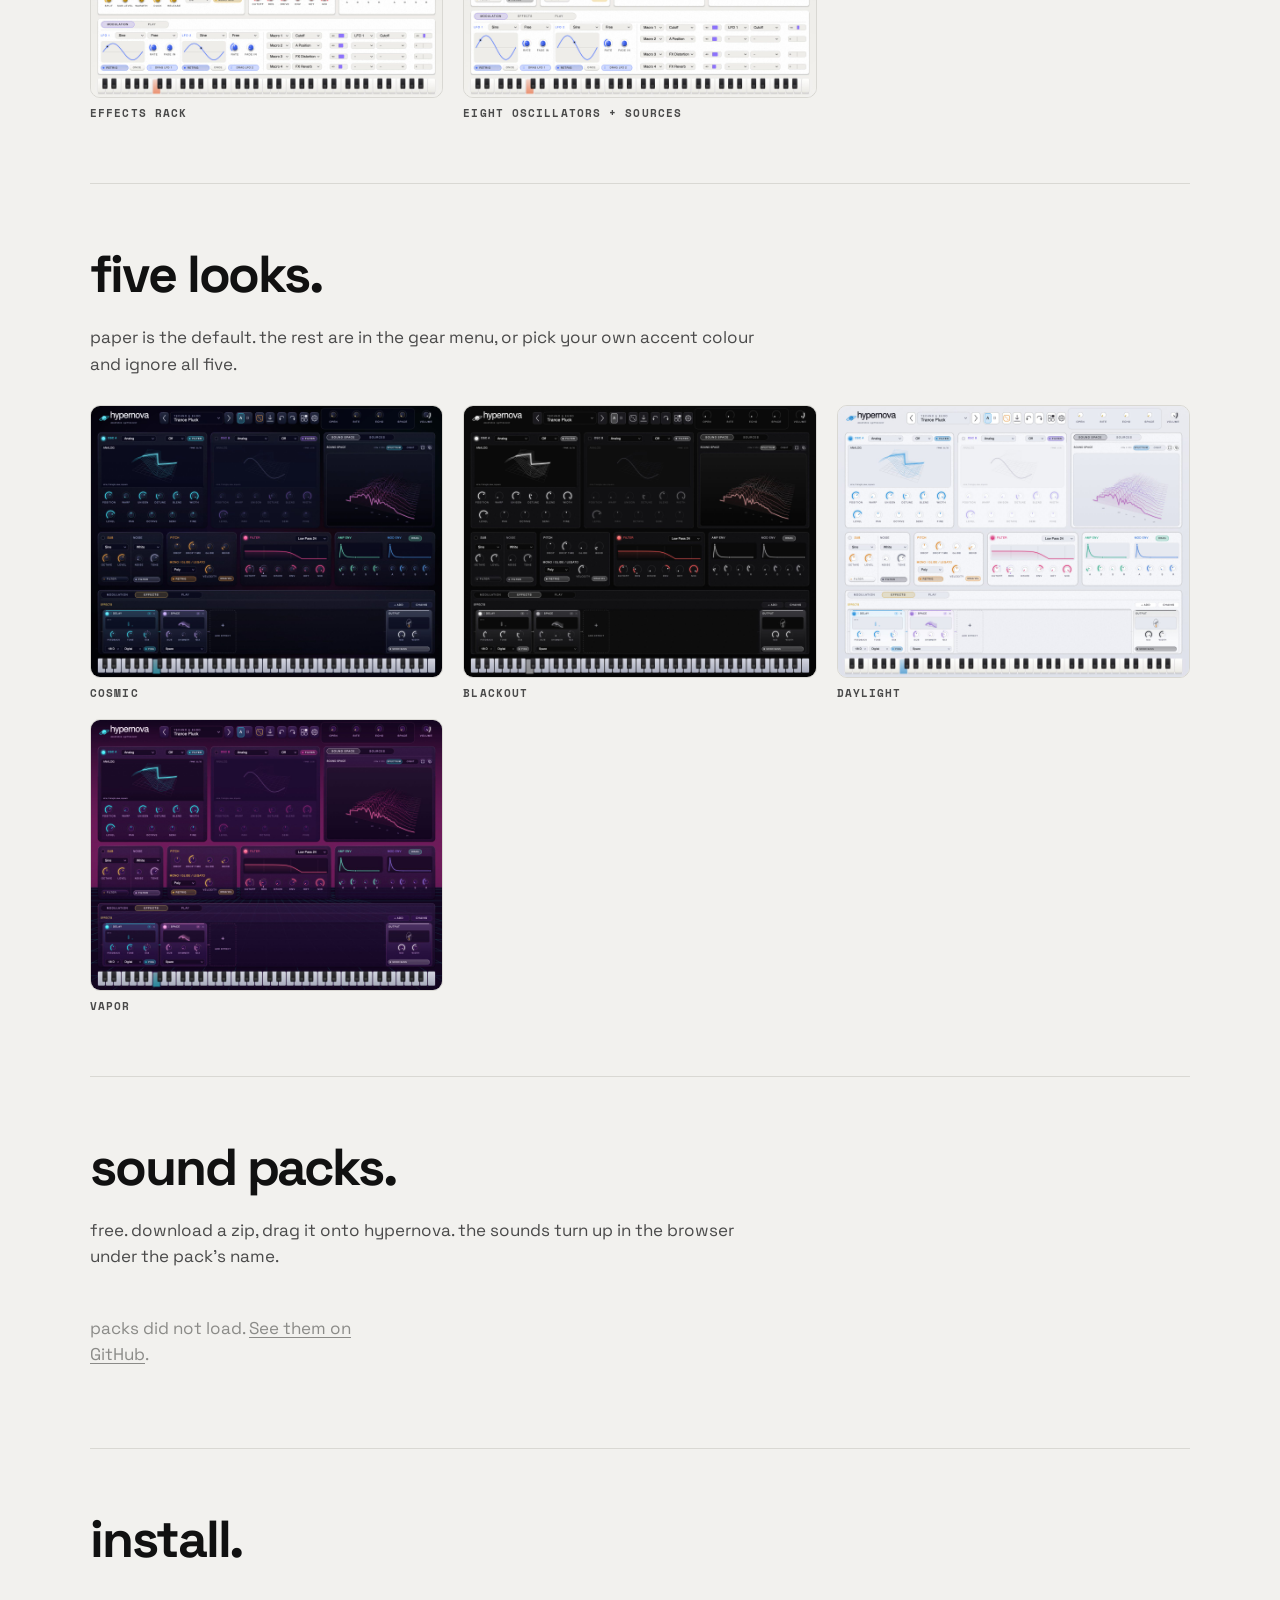
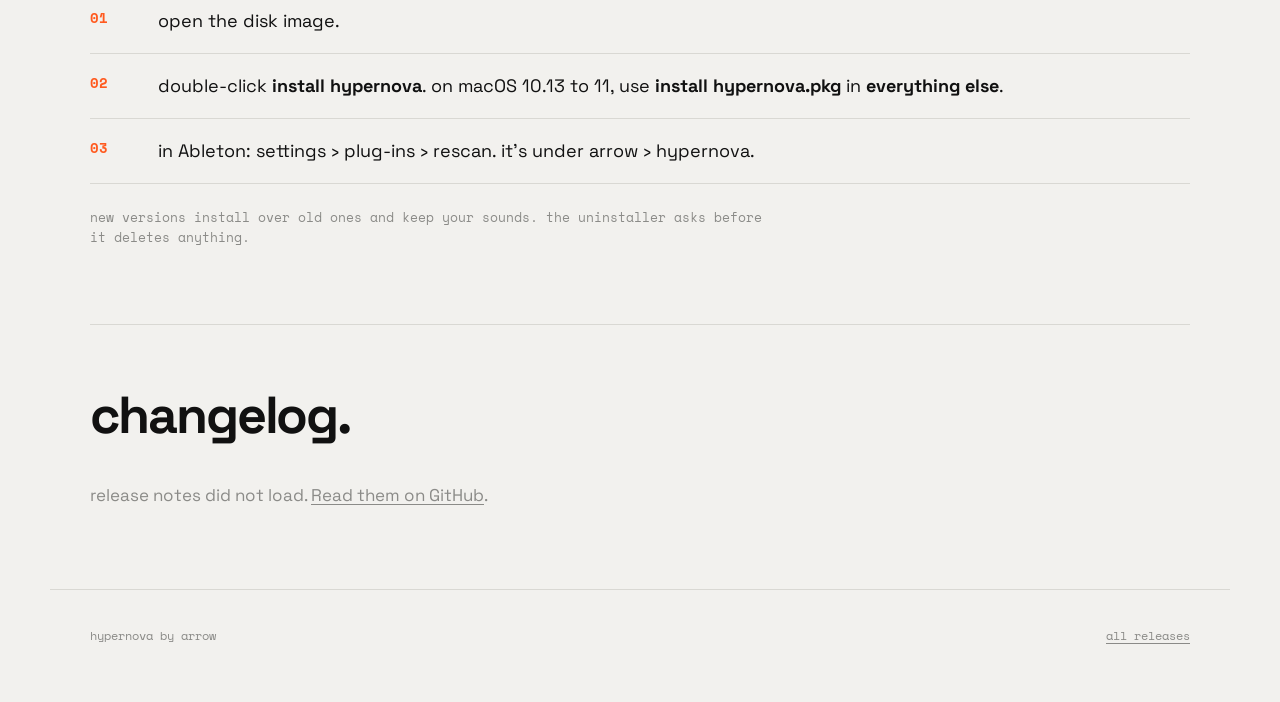
==== commit 85ff7e9a: "Chop Lab: cut a sample into slices and play them from the keyboard CHOP in the sampler cuts a record" ====
--- a/docs/index.html
+++ b/docs/index.html
@@ -108,6 +108,7 @@
             <li>MONO, LEGATO AND GLIDE</li>
             <li>XY PAD, LIVE MOD MONITOR</li>
             <li>ORBIT: MORPH BETWEEN FOUR CAPTURED SOUNDS</li>
+            <li>CHOP: SLICE A SAMPLE ACROSS THE KEYBOARD</li>
           </ul>
         </div>
         <div>
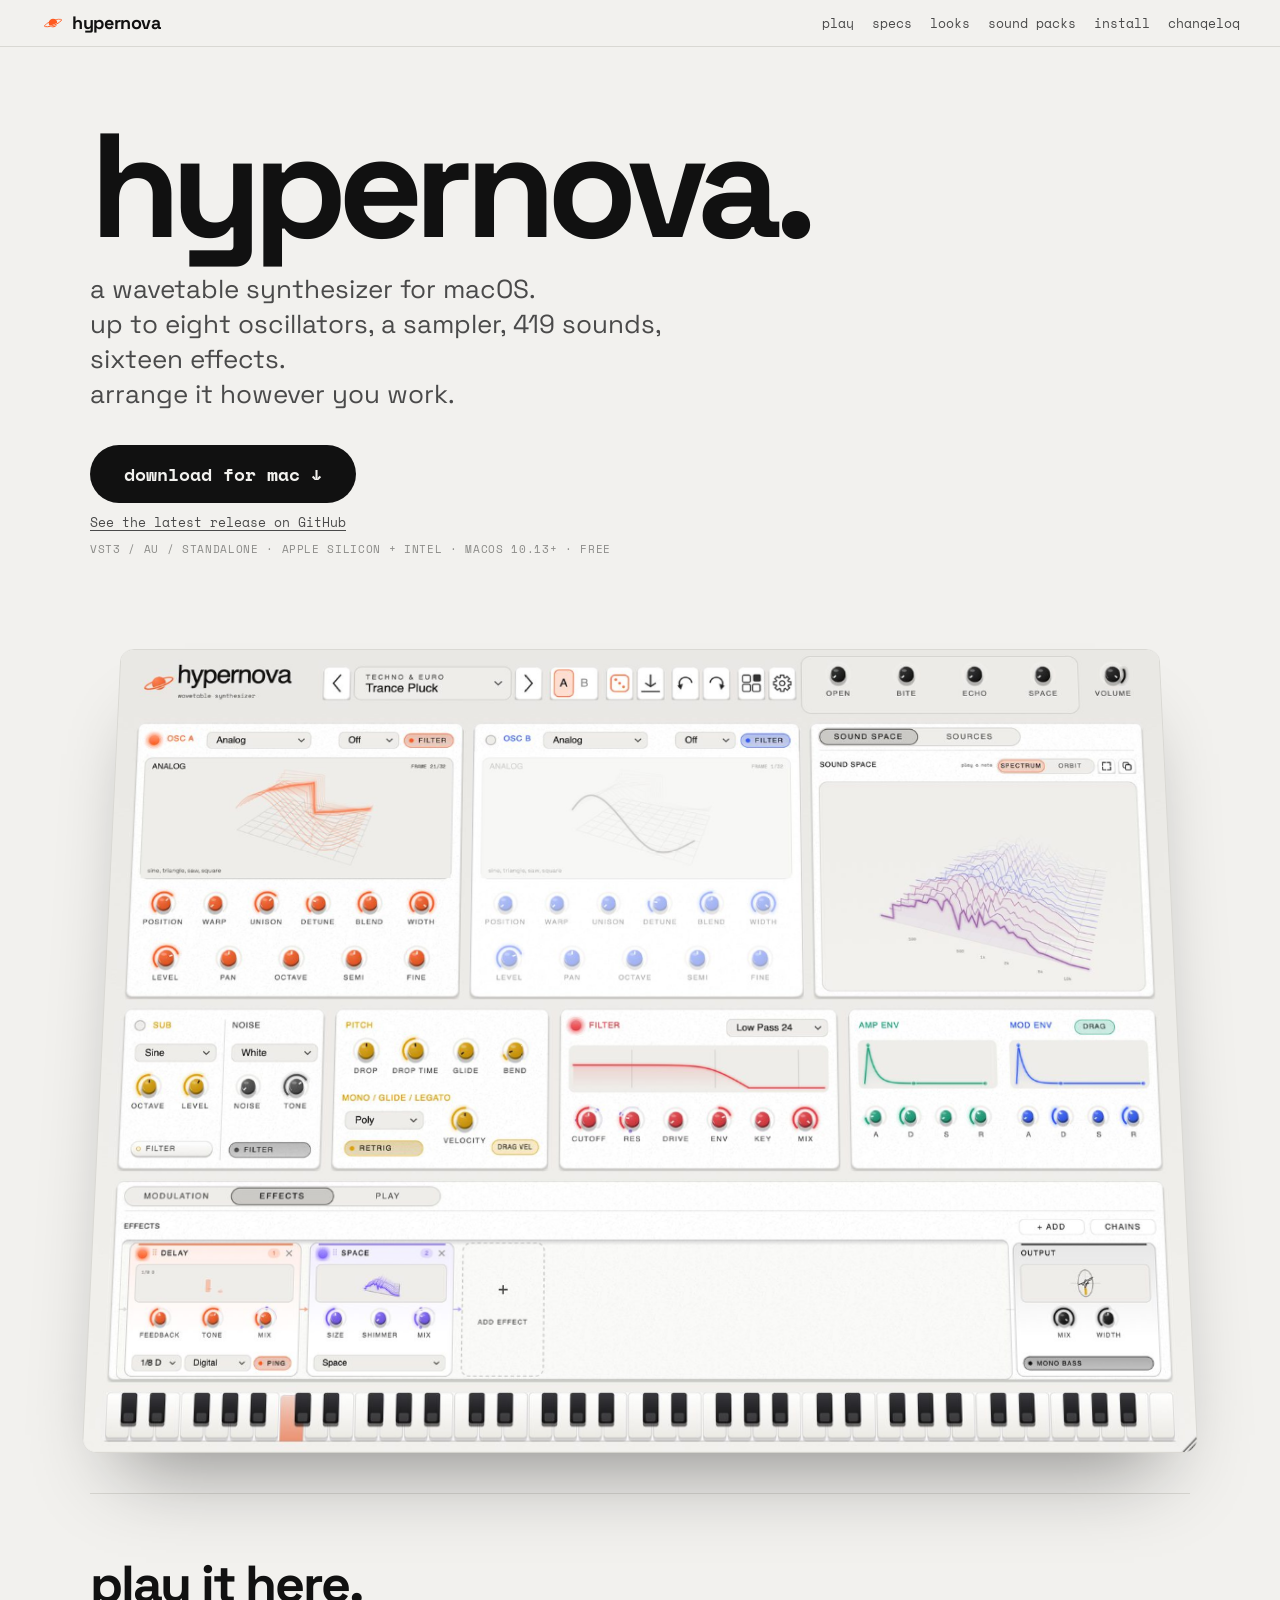
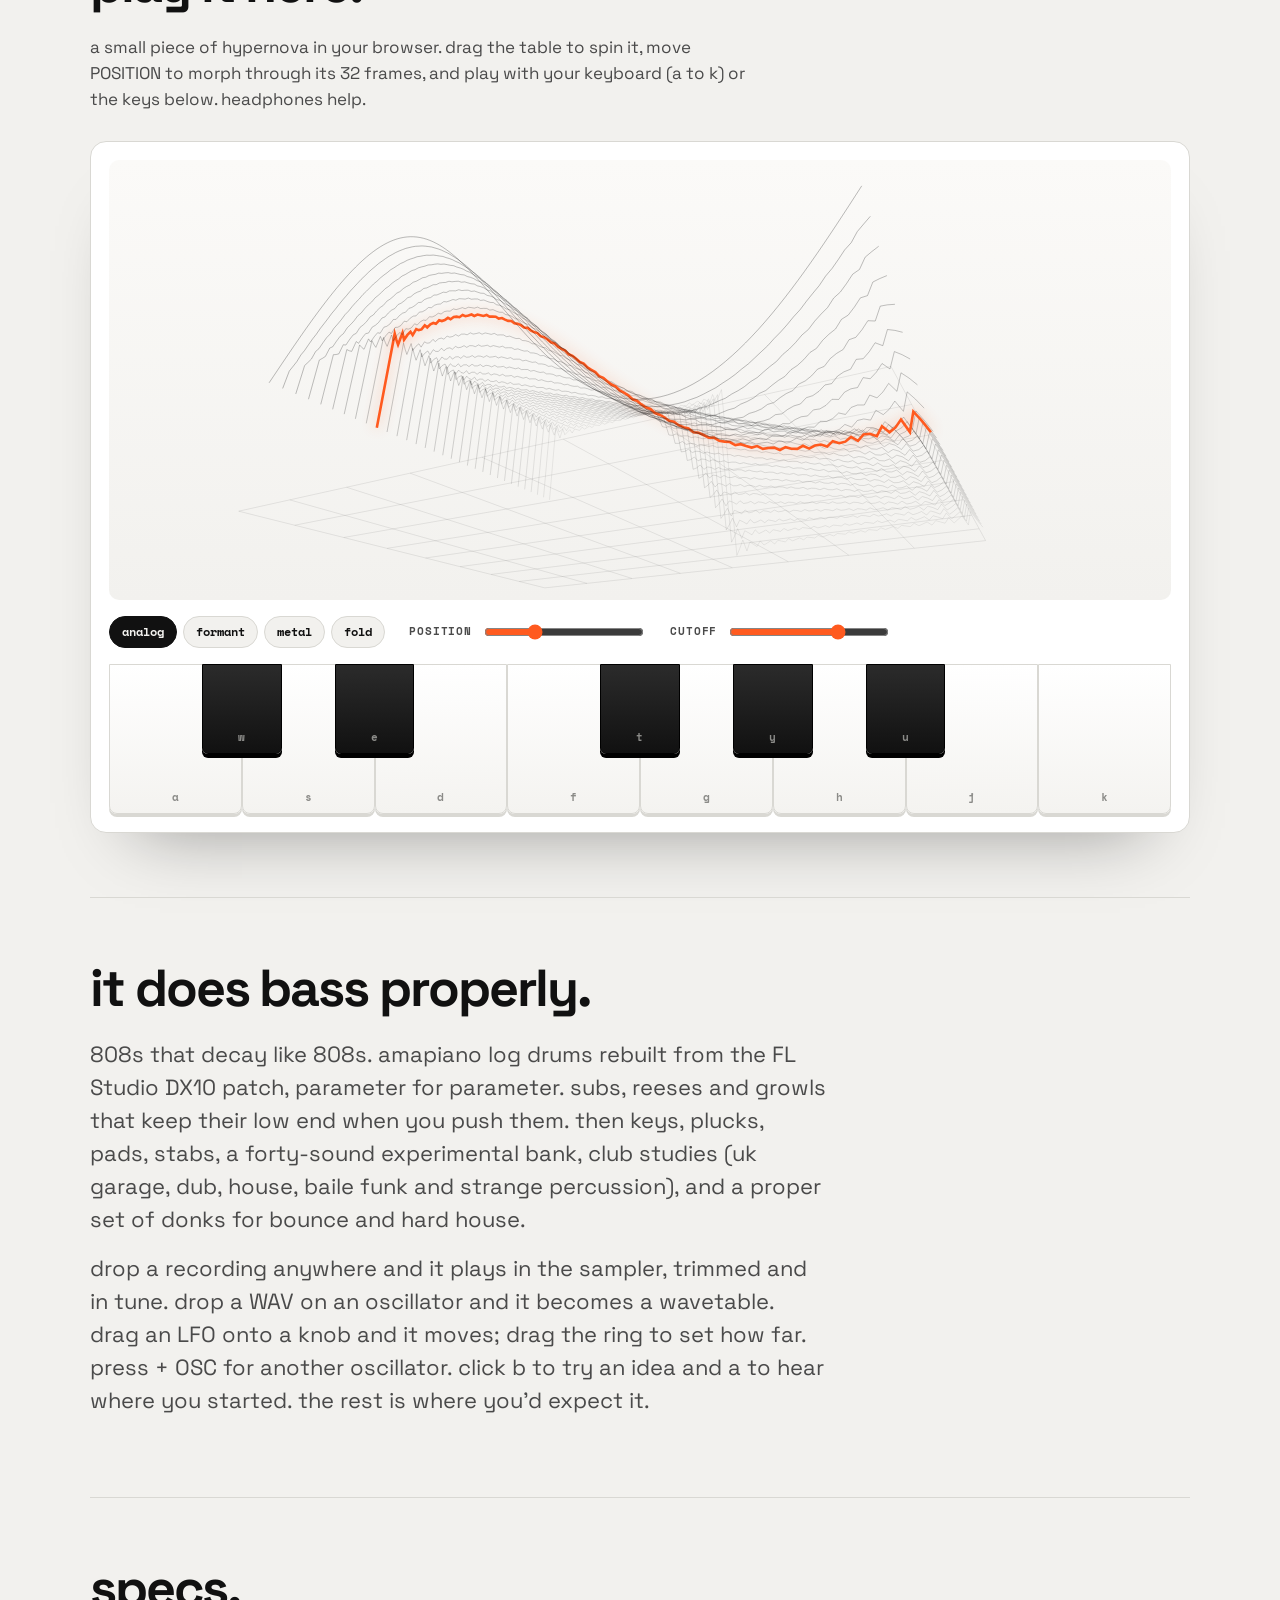
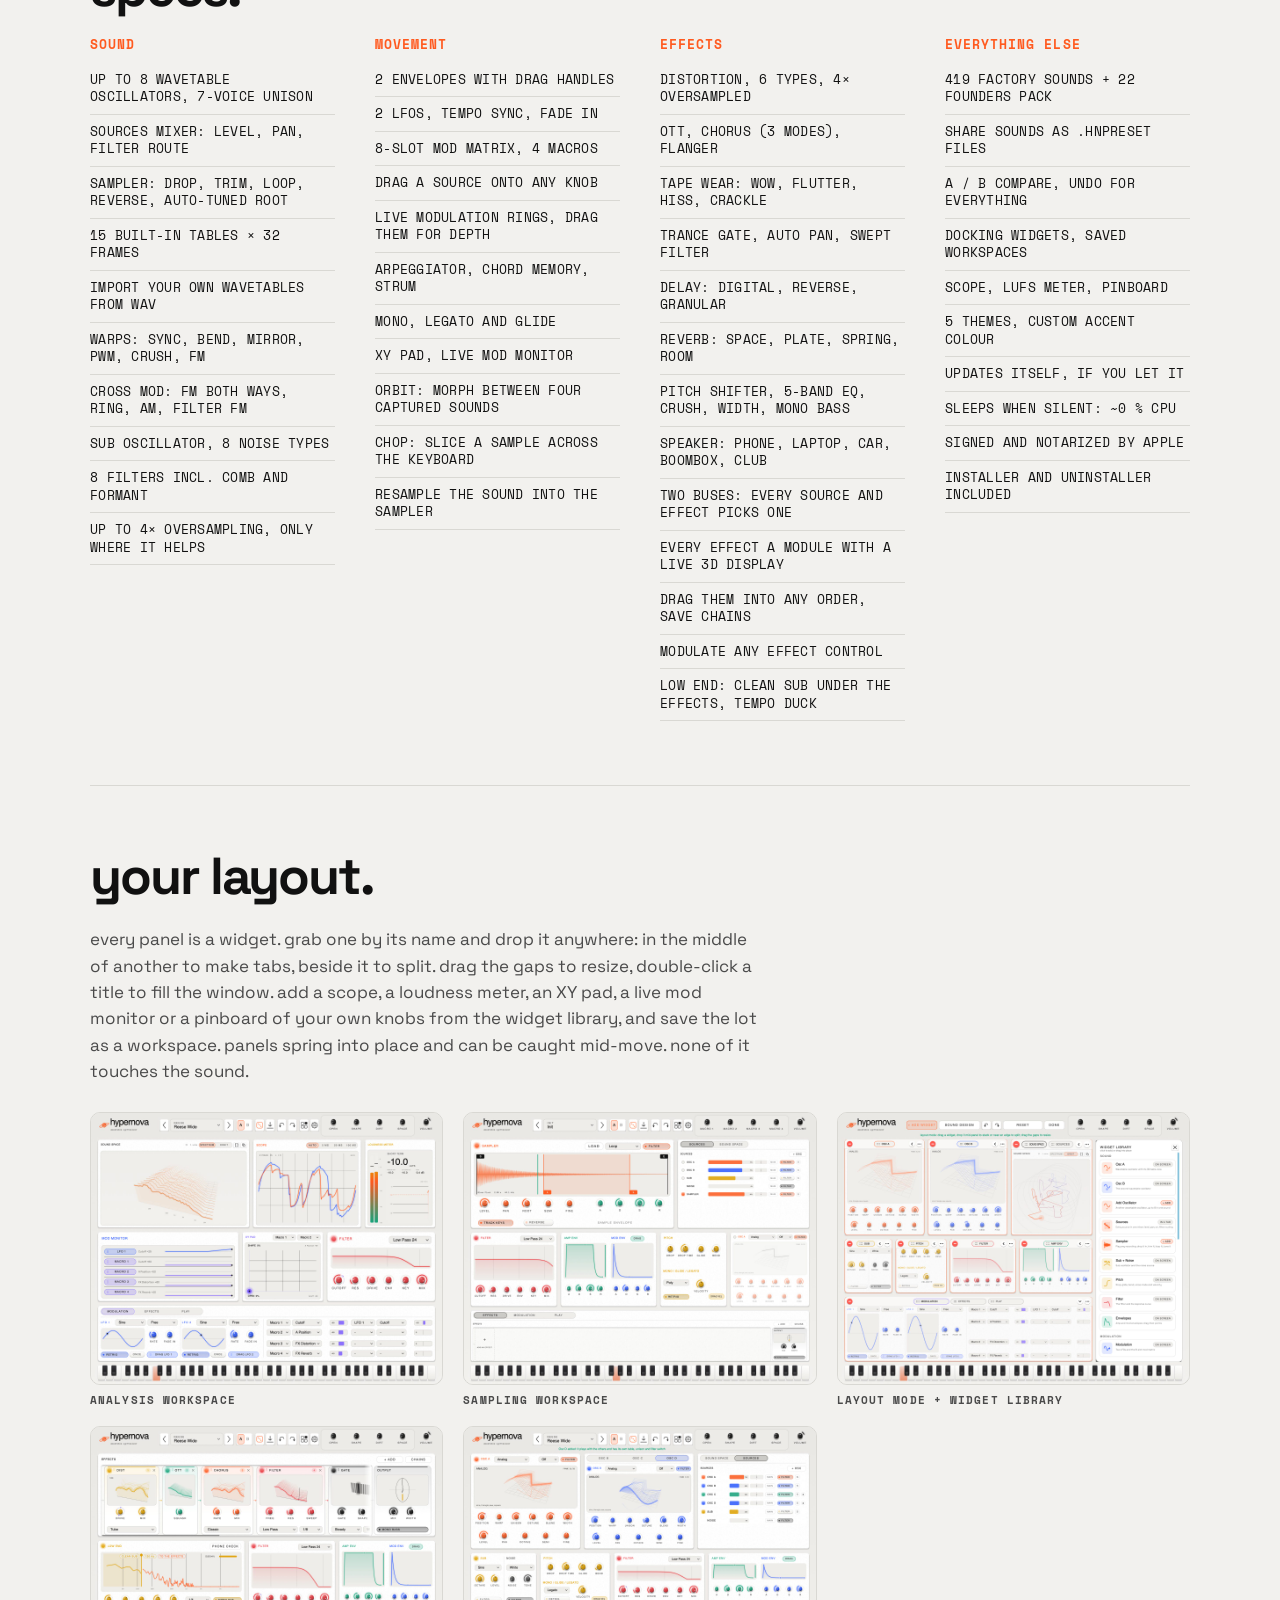
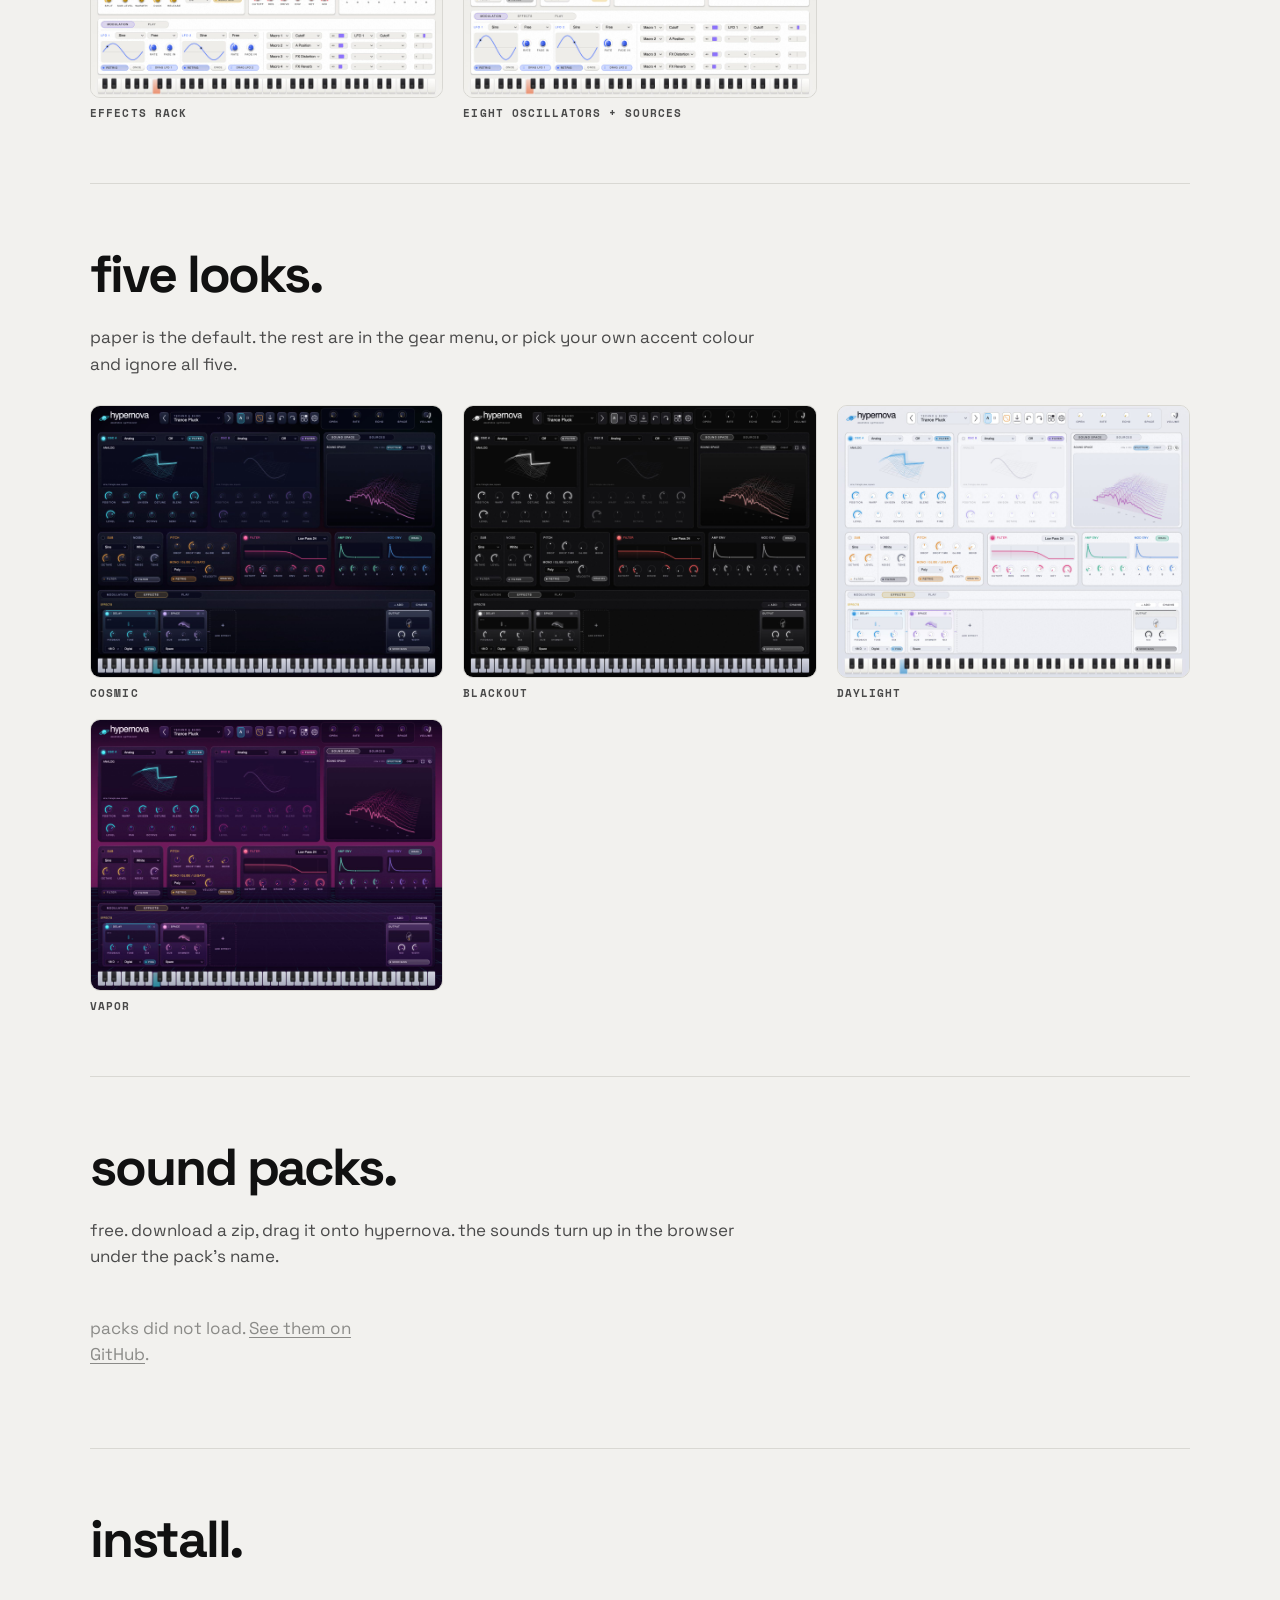
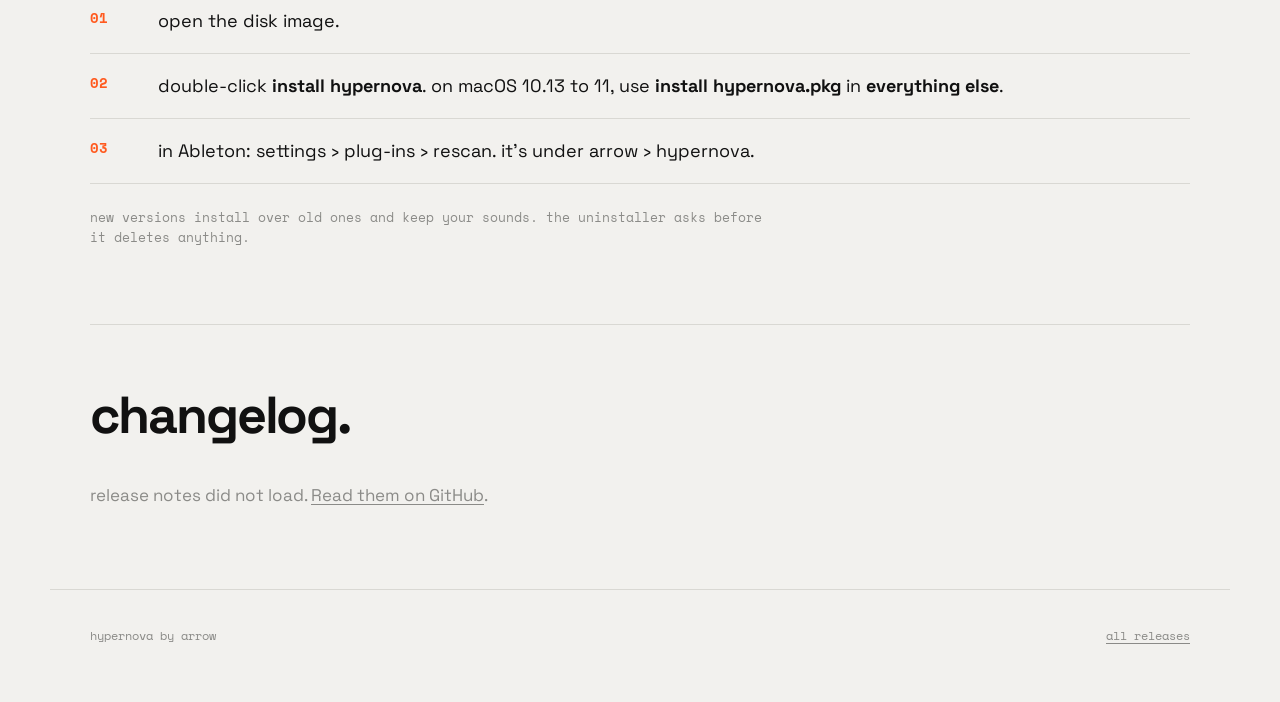
==== commit f6d1cf67: "Resample: the sound plays itself into the sampler "Record this sound into the sampler" in the sample" ====
--- a/docs/index.html
+++ b/docs/index.html
@@ -109,6 +109,7 @@
             <li>XY PAD, LIVE MOD MONITOR</li>
             <li>ORBIT: MORPH BETWEEN FOUR CAPTURED SOUNDS</li>
             <li>CHOP: SLICE A SAMPLE ACROSS THE KEYBOARD</li>
+            <li>RESAMPLE THE SOUND INTO THE SAMPLER</li>
           </ul>
         </div>
         <div>
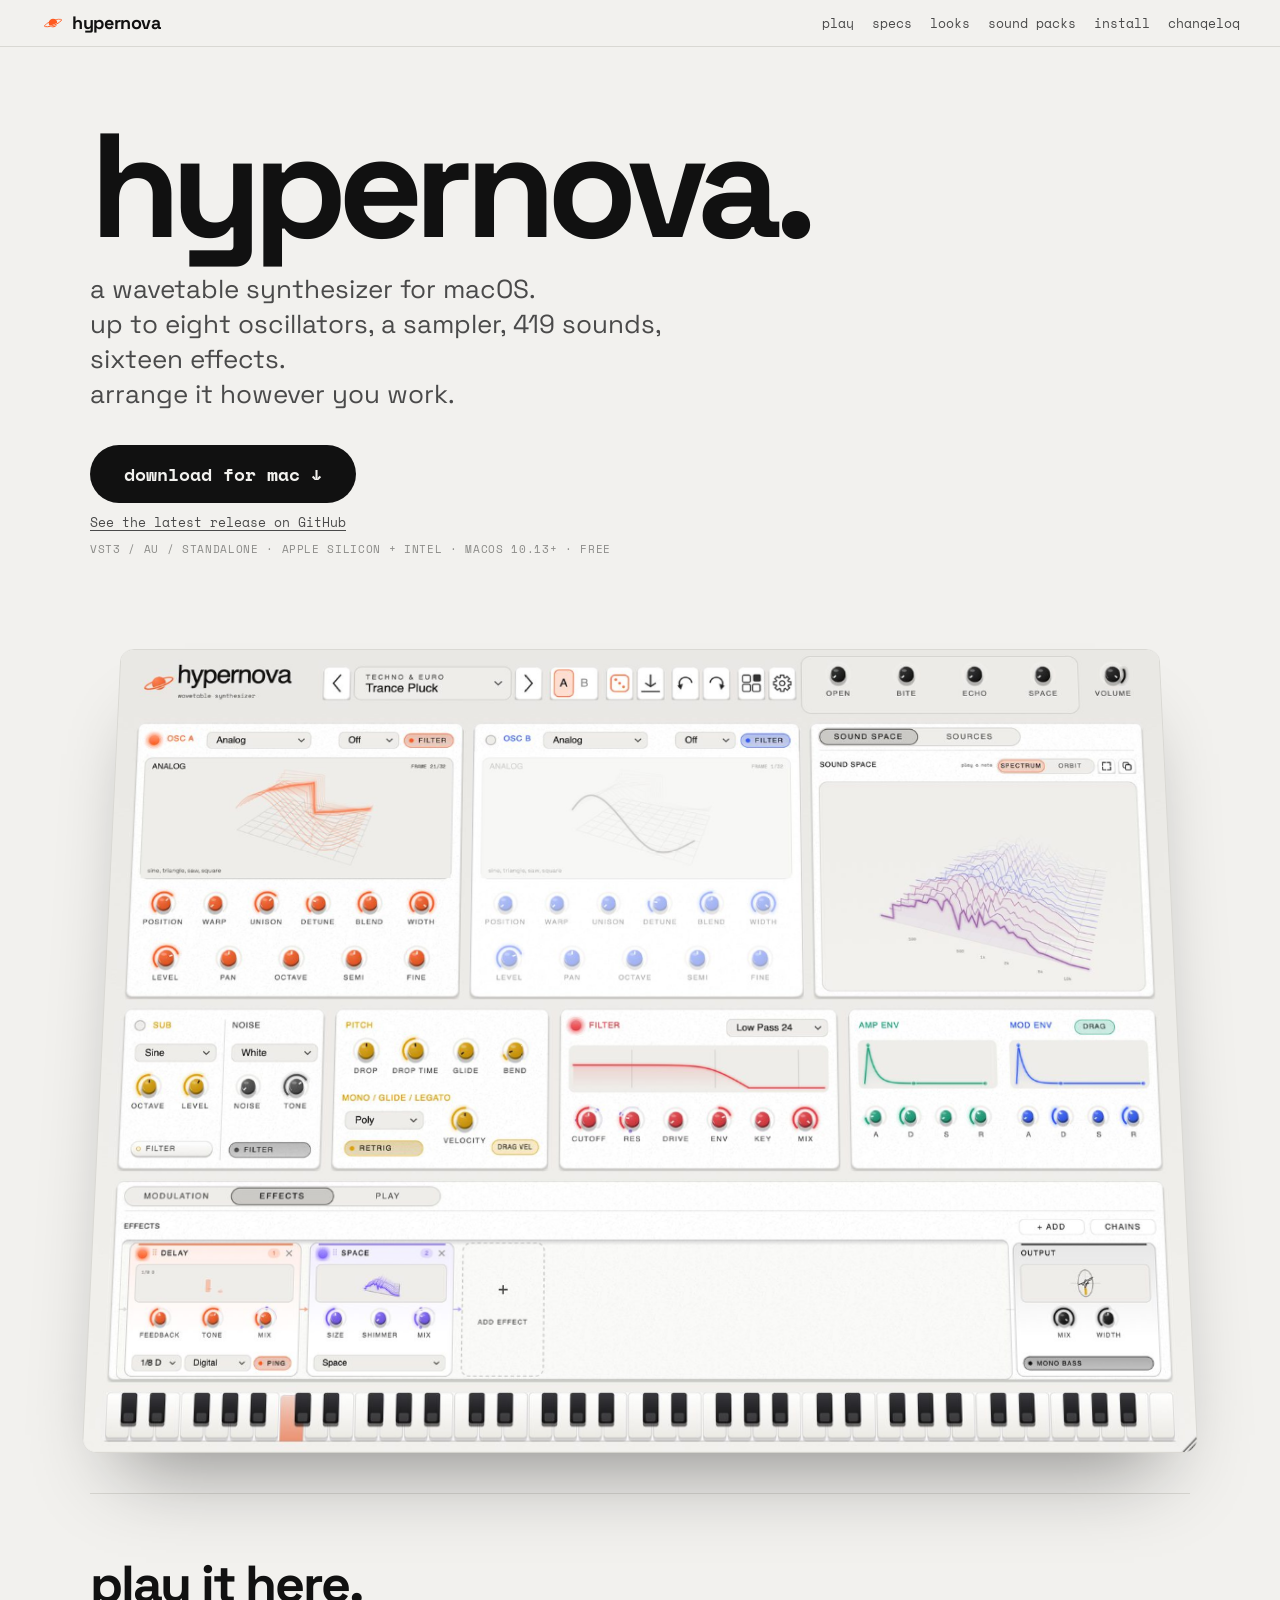
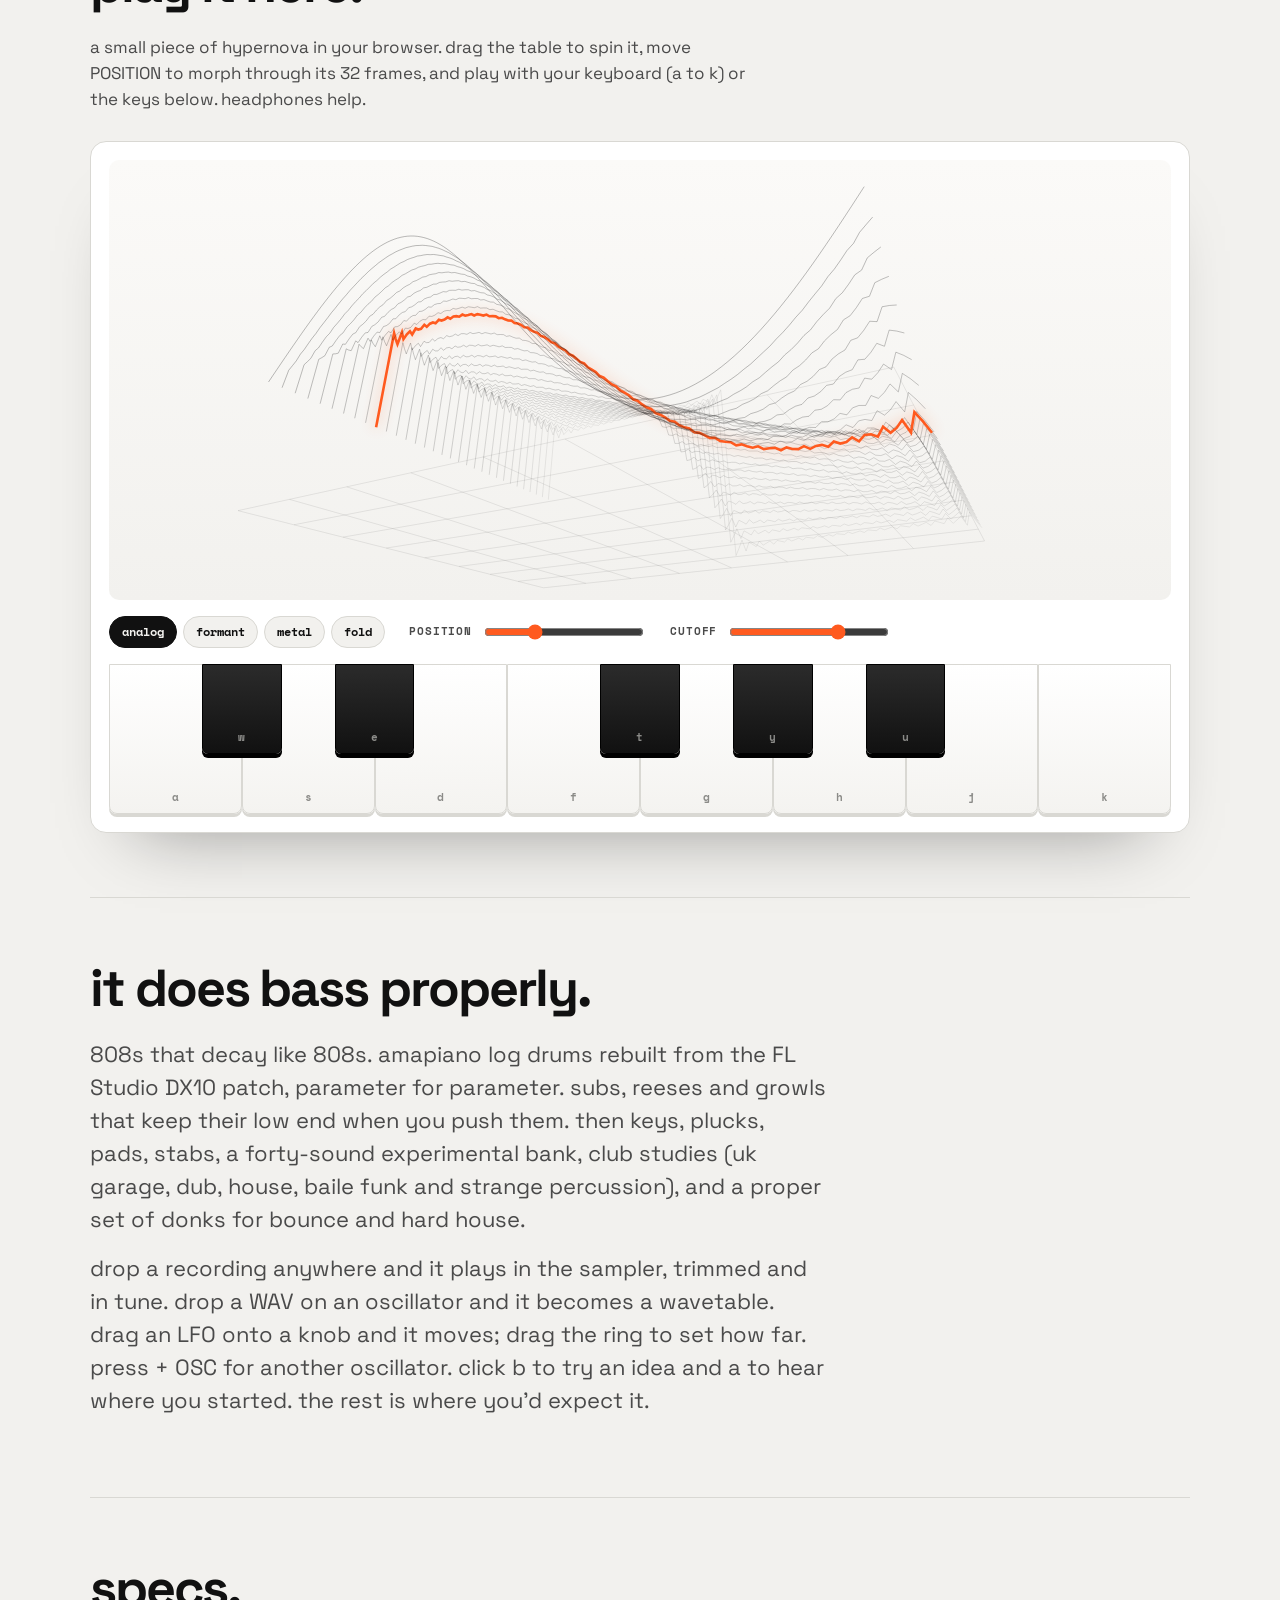
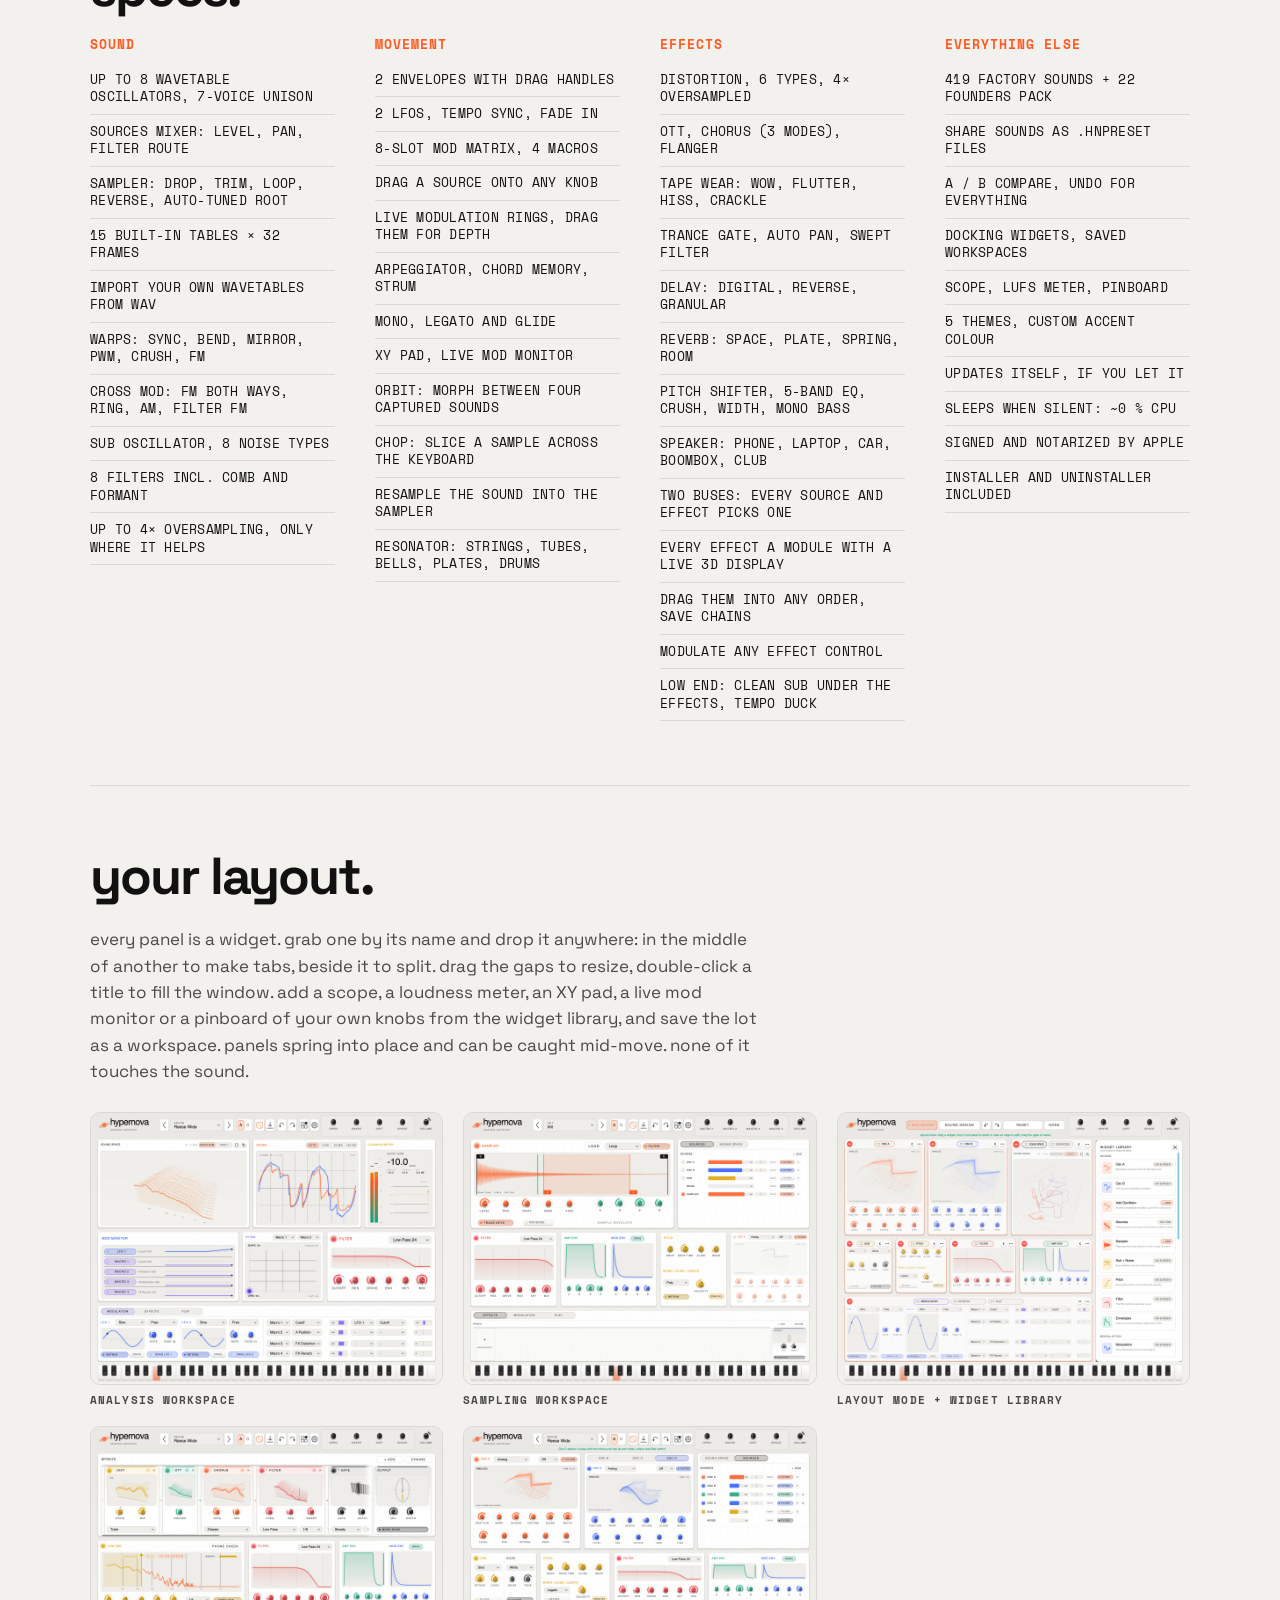
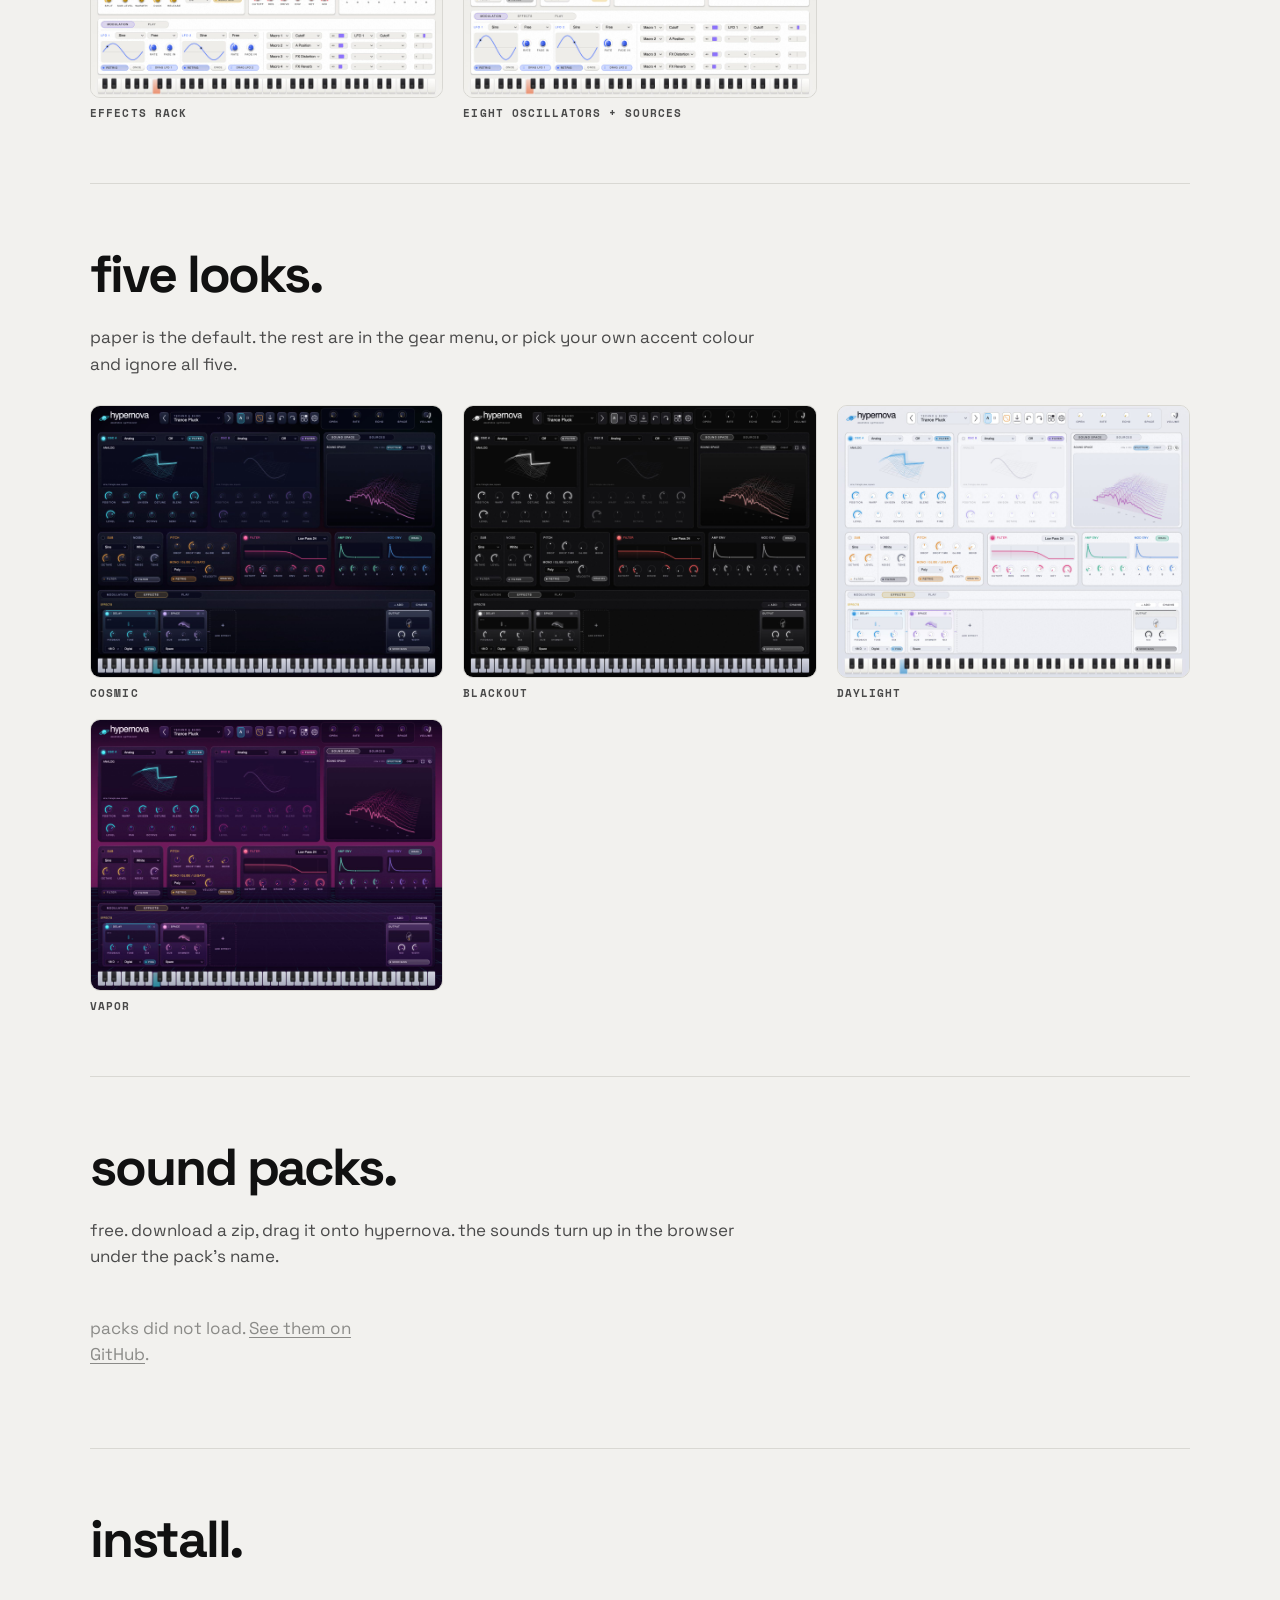
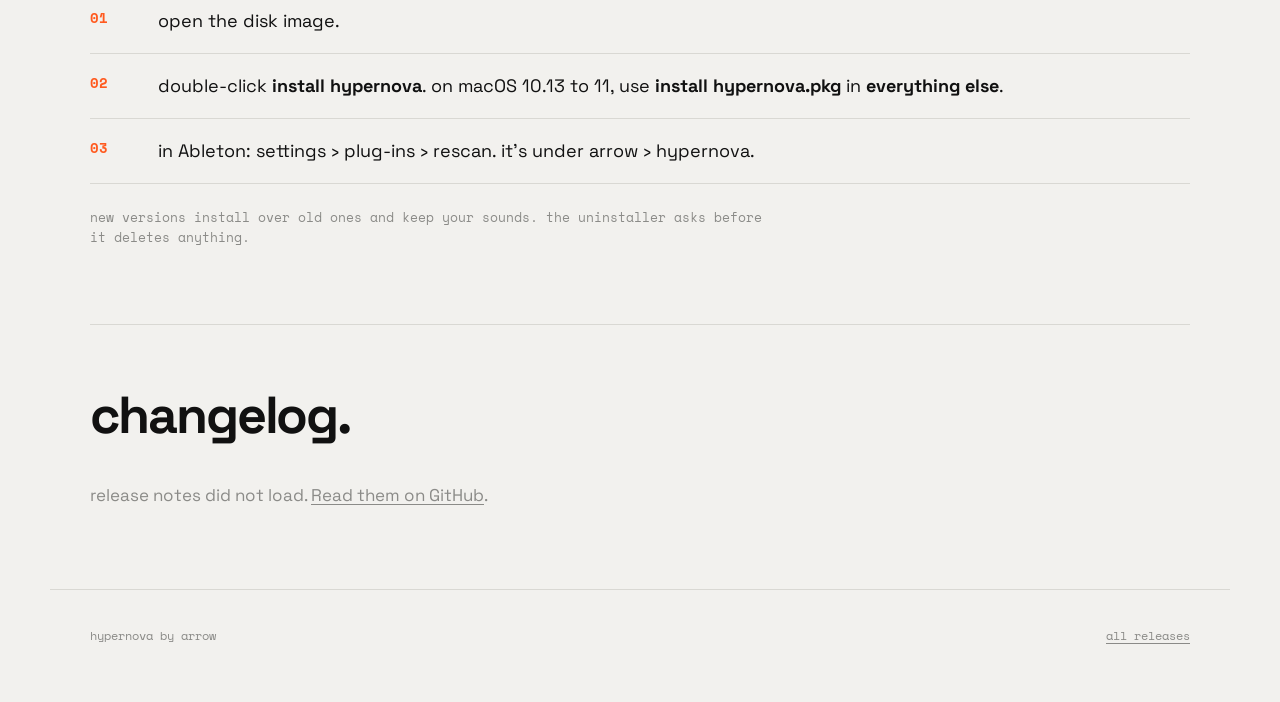
==== commit 8dc2e895: "Resonator: strings, tubes, bells, plates and drum heads A new widget, and a third place a source can" ====
--- a/docs/index.html
+++ b/docs/index.html
@@ -110,6 +110,7 @@
             <li>ORBIT: MORPH BETWEEN FOUR CAPTURED SOUNDS</li>
             <li>CHOP: SLICE A SAMPLE ACROSS THE KEYBOARD</li>
             <li>RESAMPLE THE SOUND INTO THE SAMPLER</li>
+            <li>RESONATOR: STRINGS, TUBES, BELLS, PLATES, DRUMS</li>
           </ul>
         </div>
         <div>
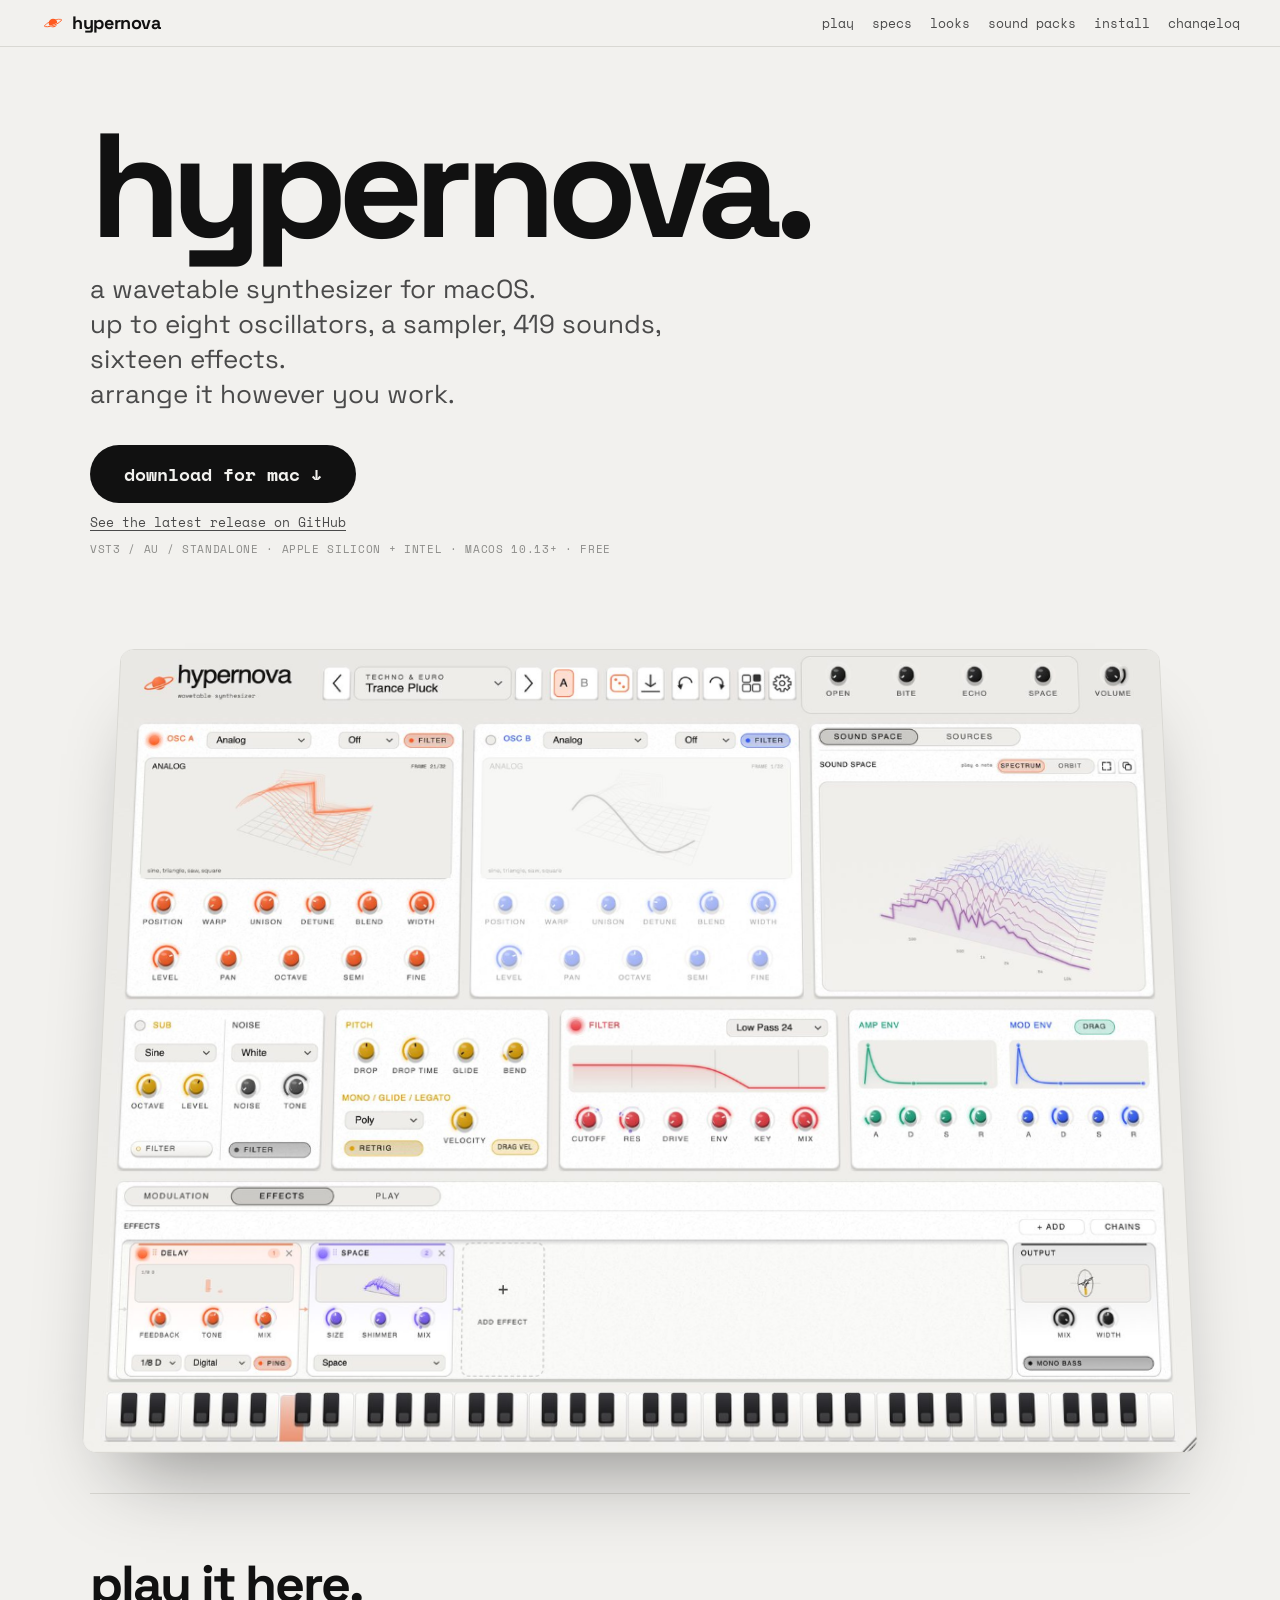
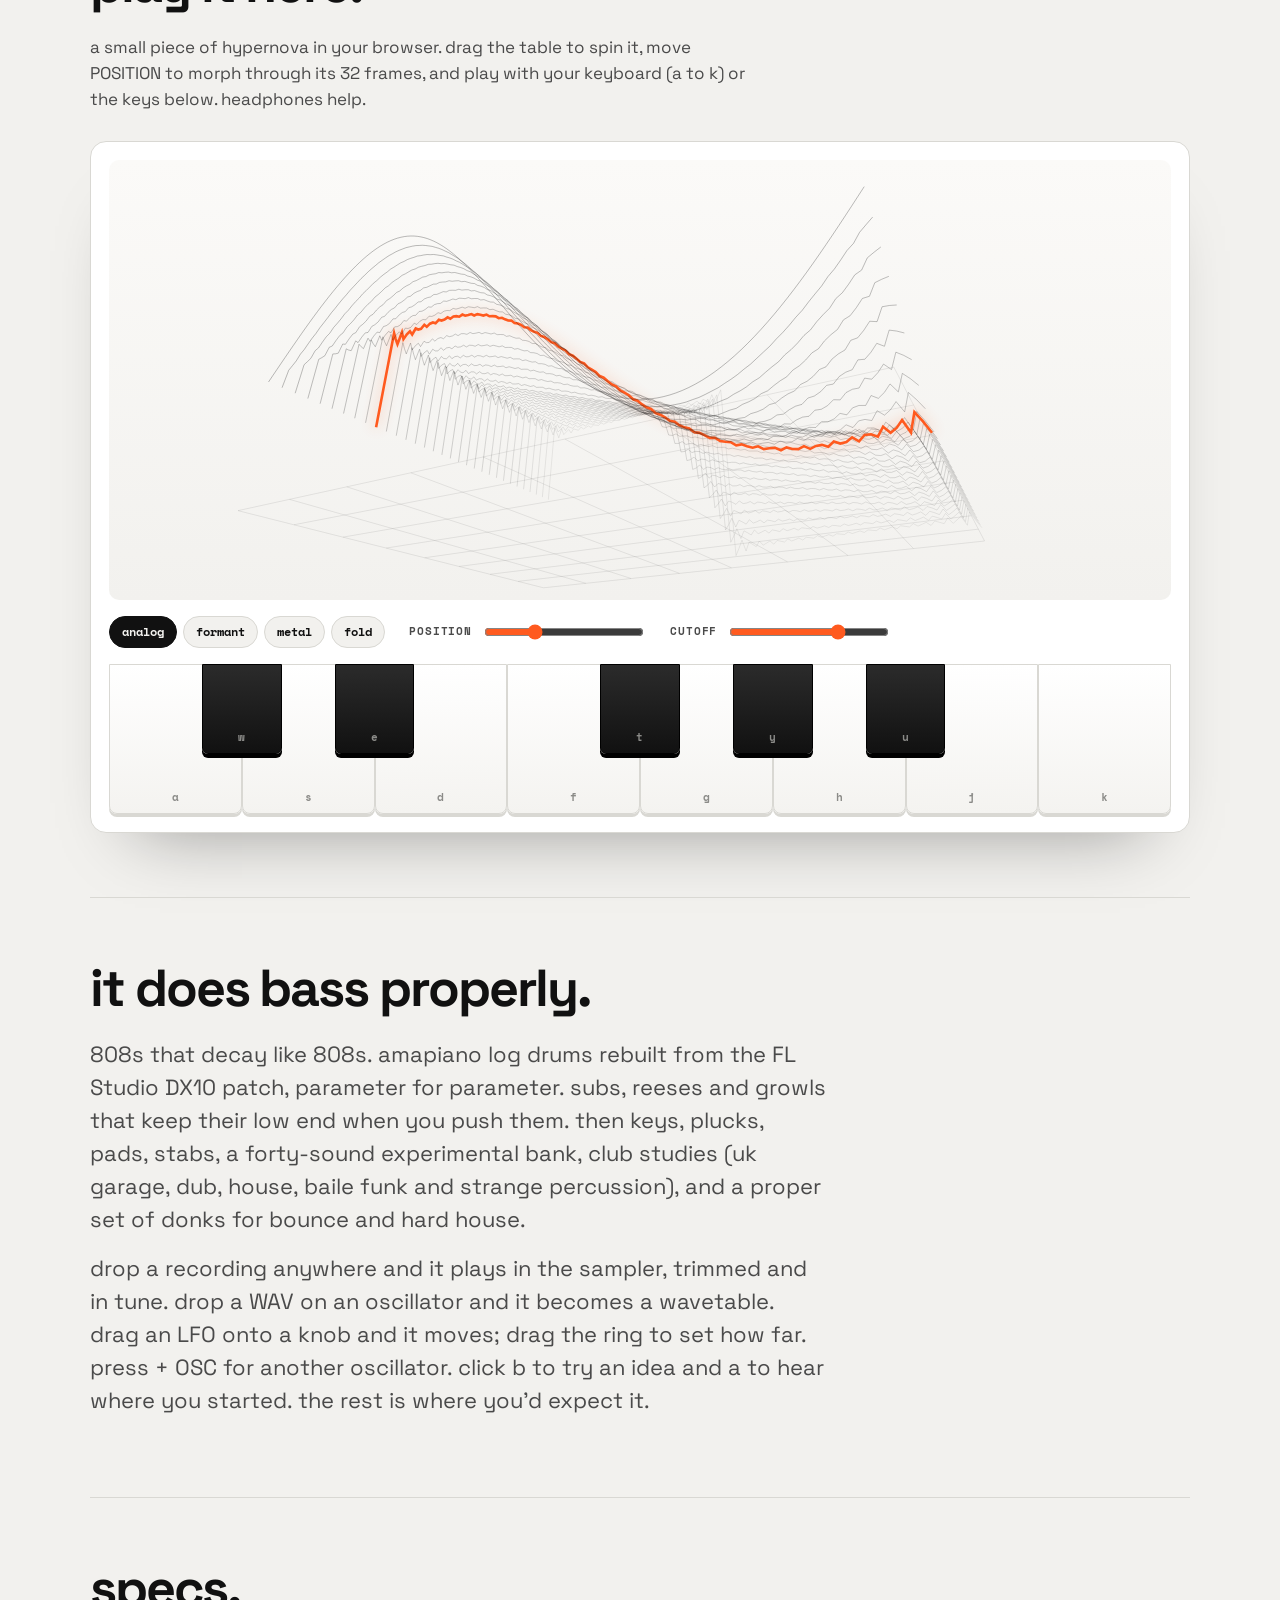
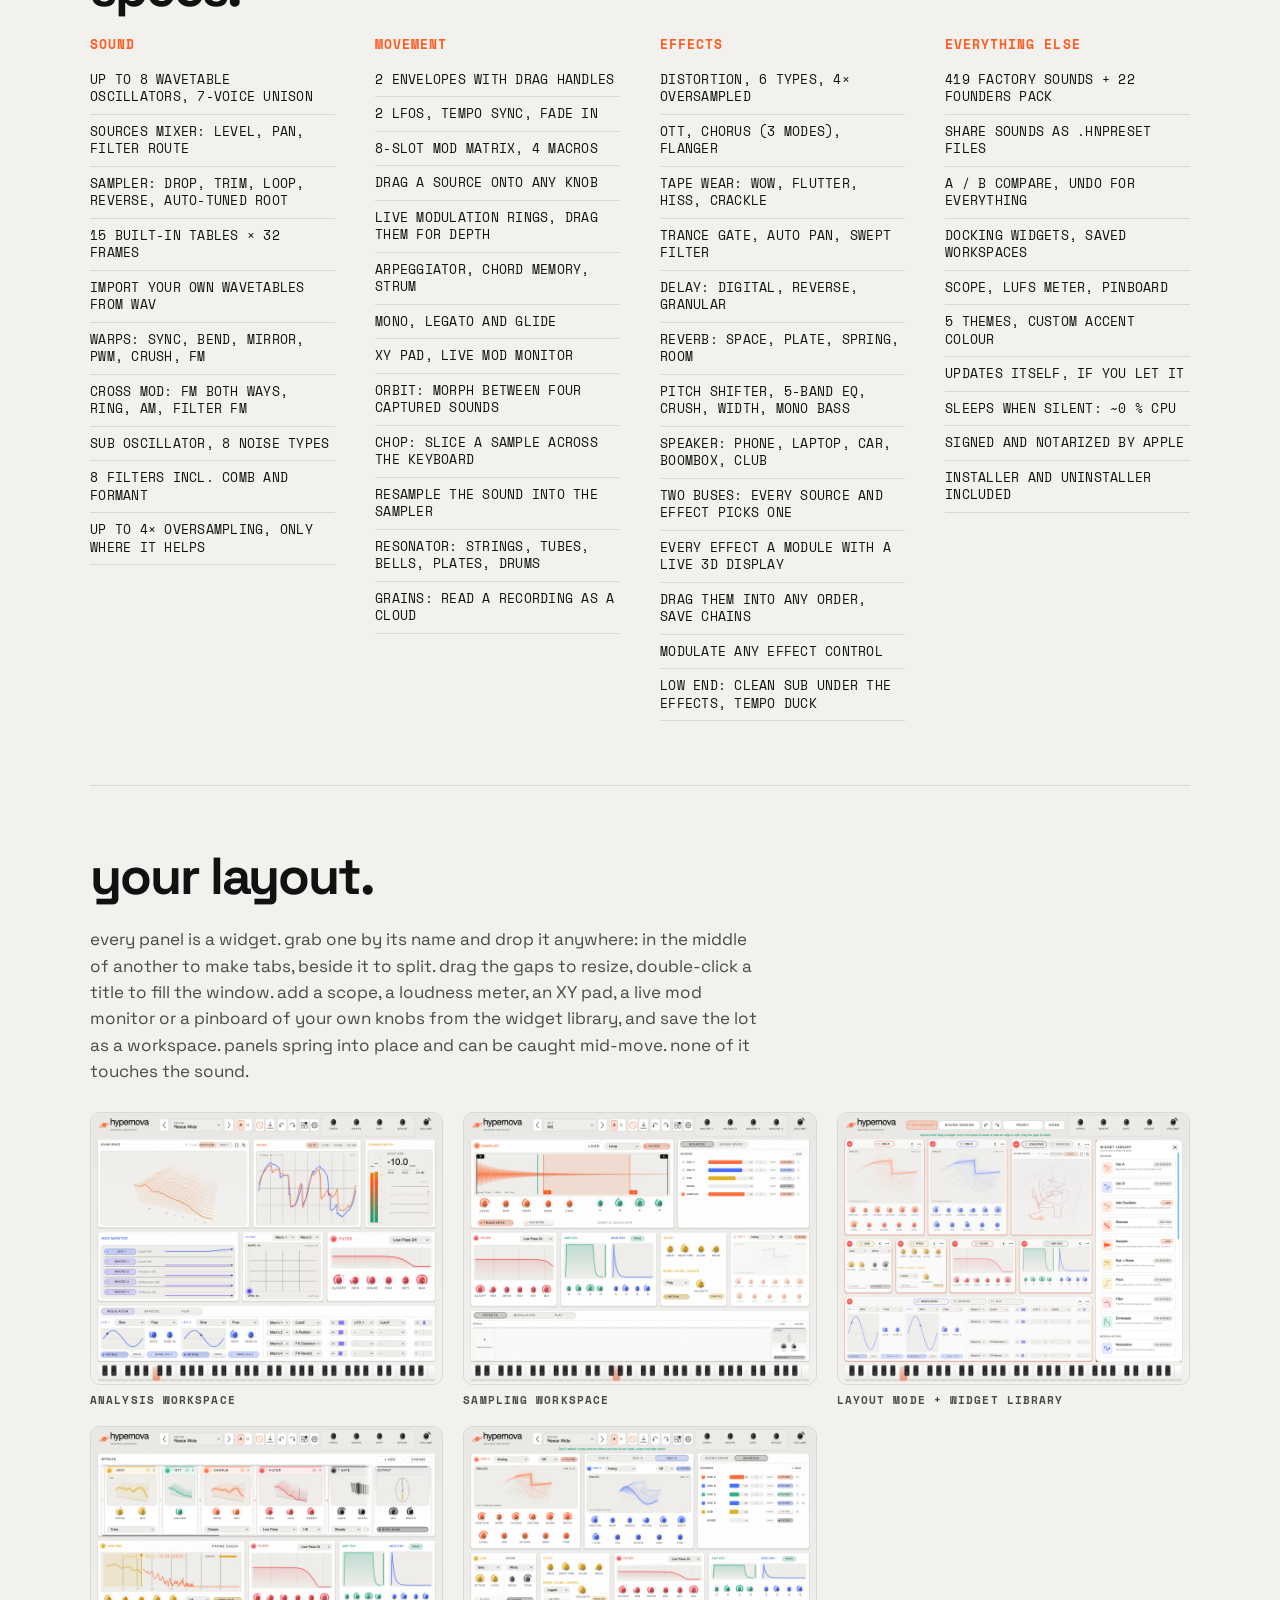
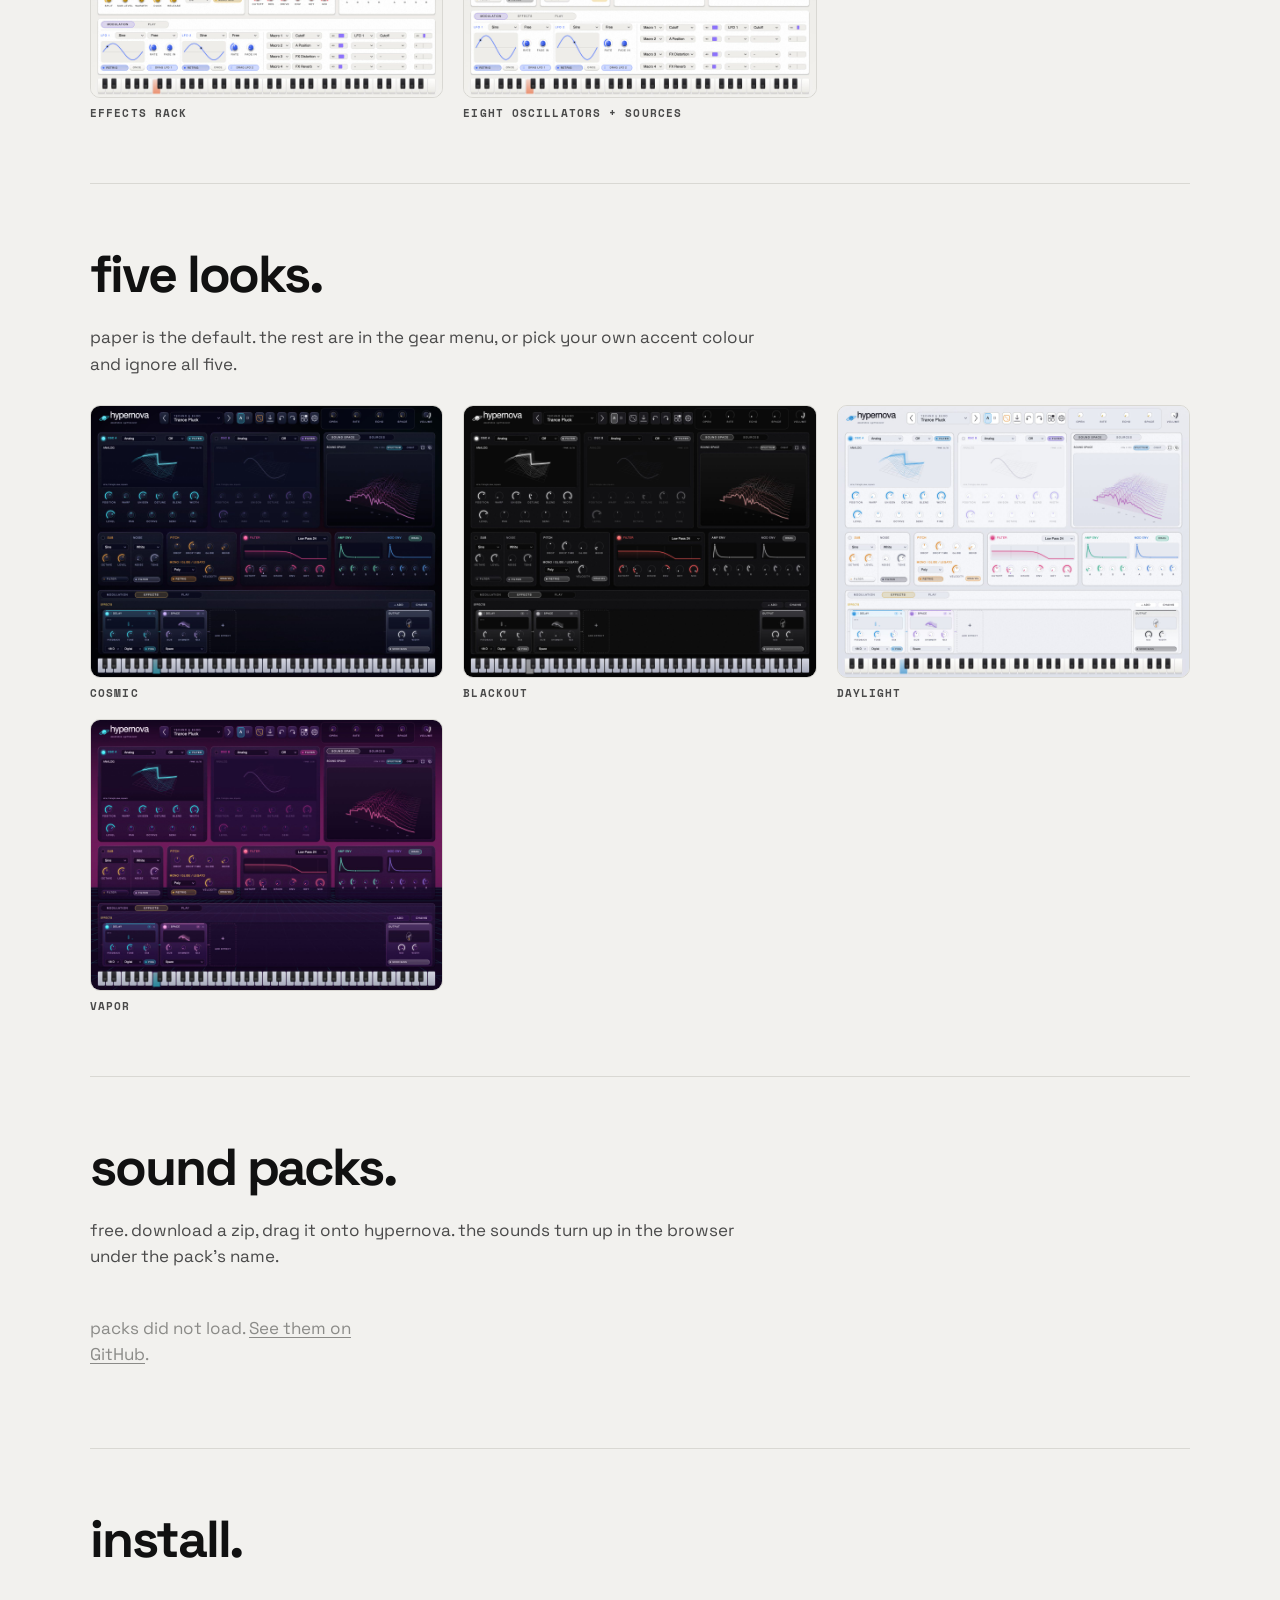
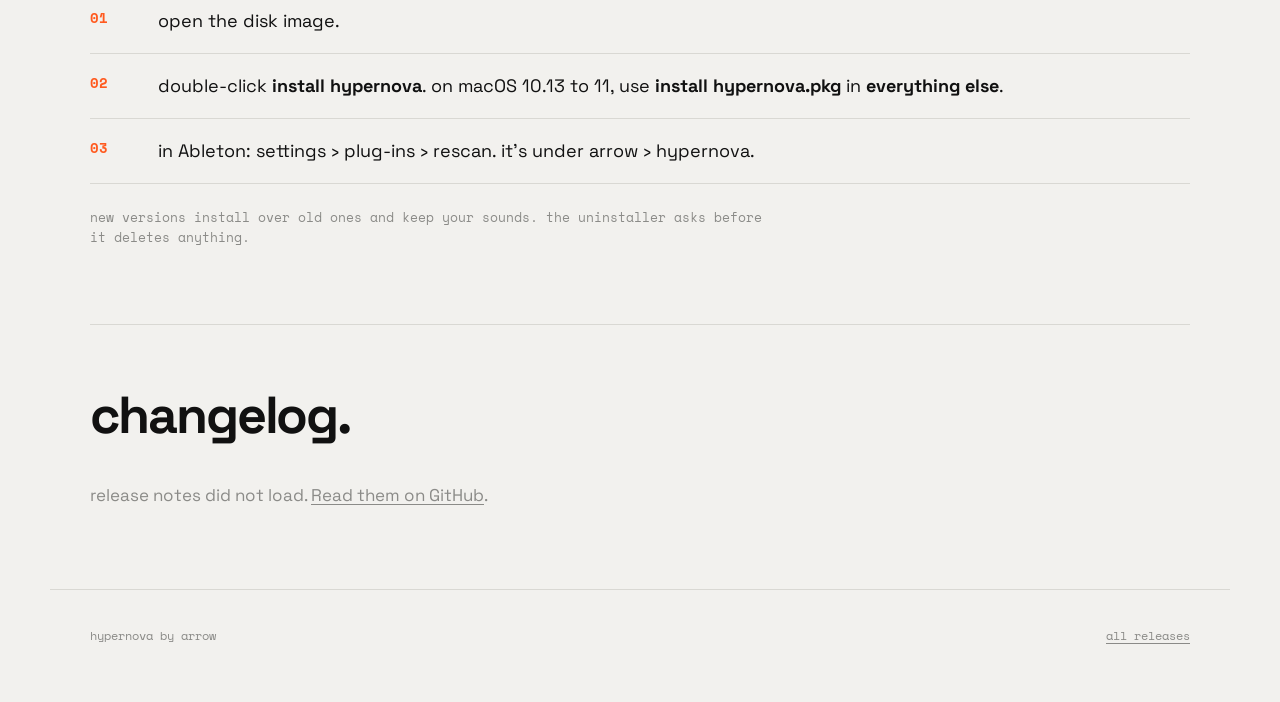
==== commit f1c87561: "Grains: read a recording as a cloud instead of one playhead A second engine for the sampler, and a w" ====
--- a/docs/index.html
+++ b/docs/index.html
@@ -111,6 +111,7 @@
             <li>CHOP: SLICE A SAMPLE ACROSS THE KEYBOARD</li>
             <li>RESAMPLE THE SOUND INTO THE SAMPLER</li>
             <li>RESONATOR: STRINGS, TUBES, BELLS, PLATES, DRUMS</li>
+            <li>GRAINS: READ A RECORDING AS A CLOUD</li>
           </ul>
         </div>
         <div>
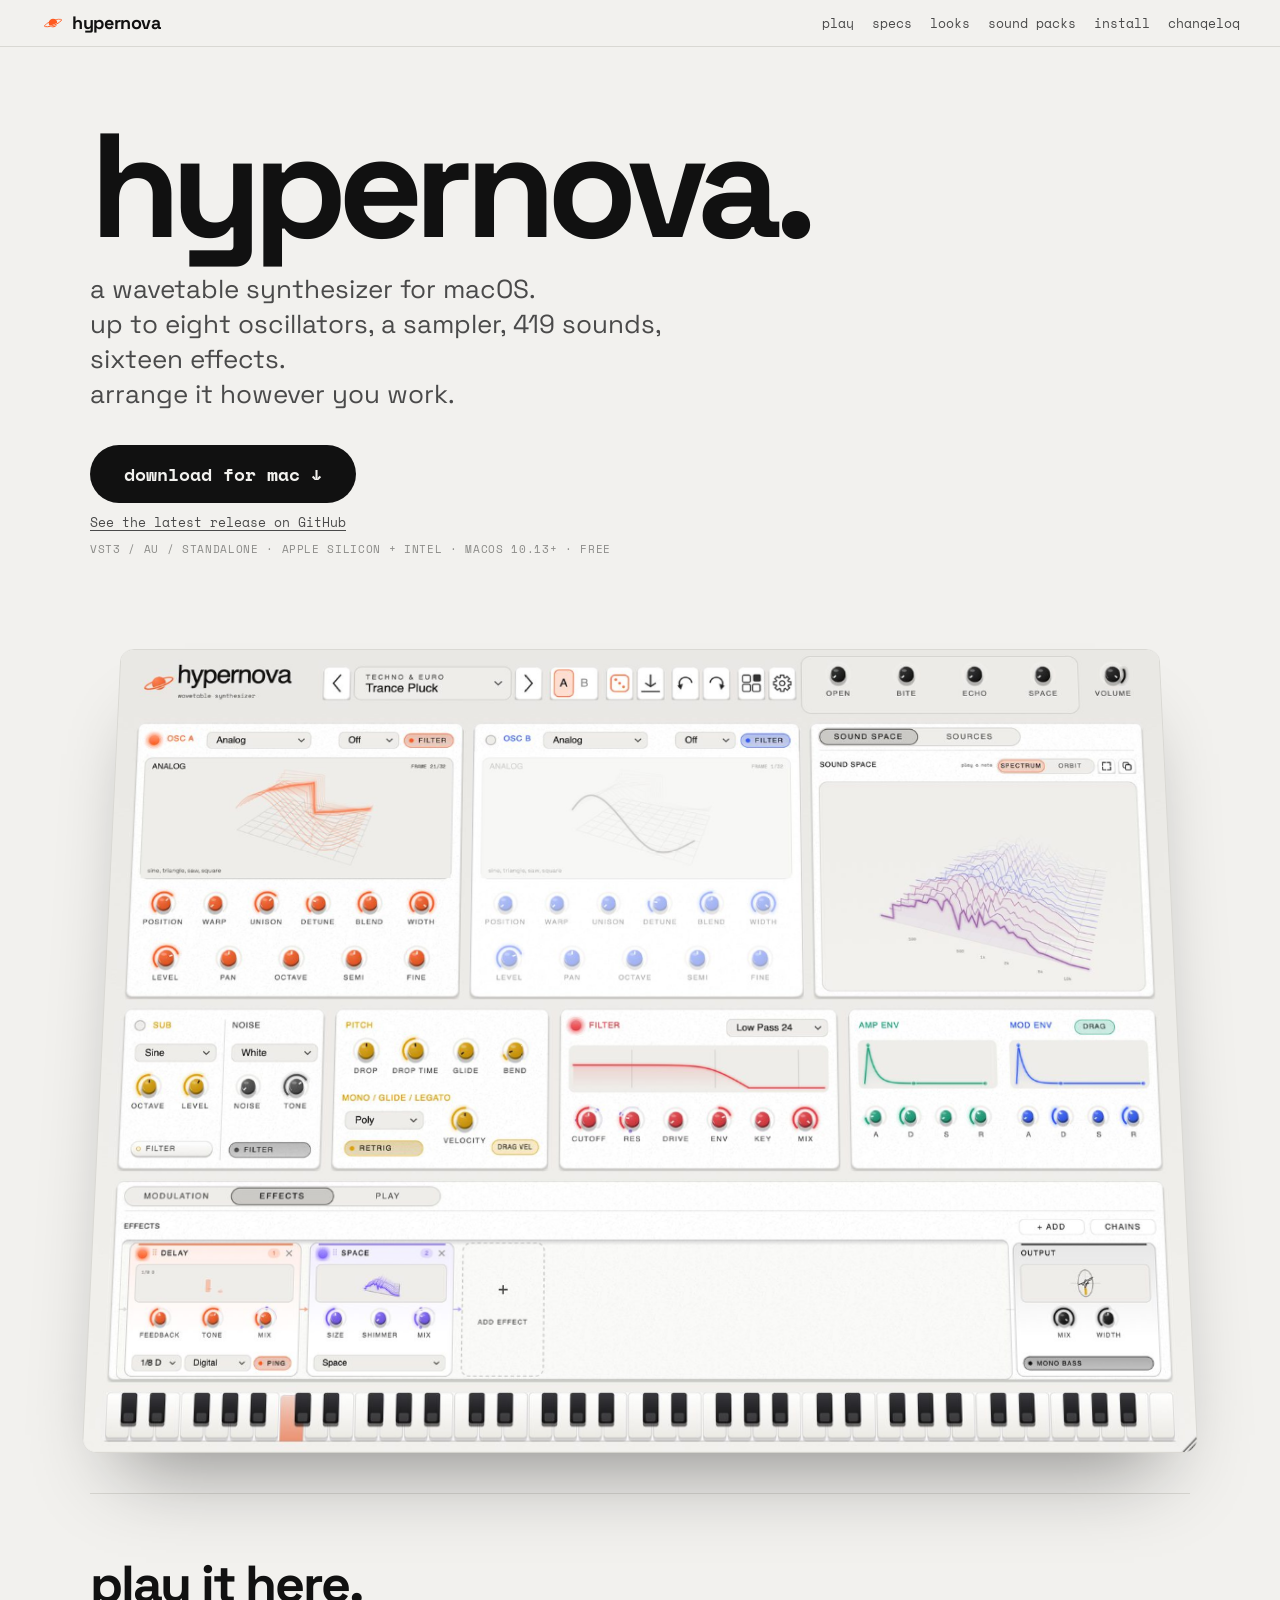
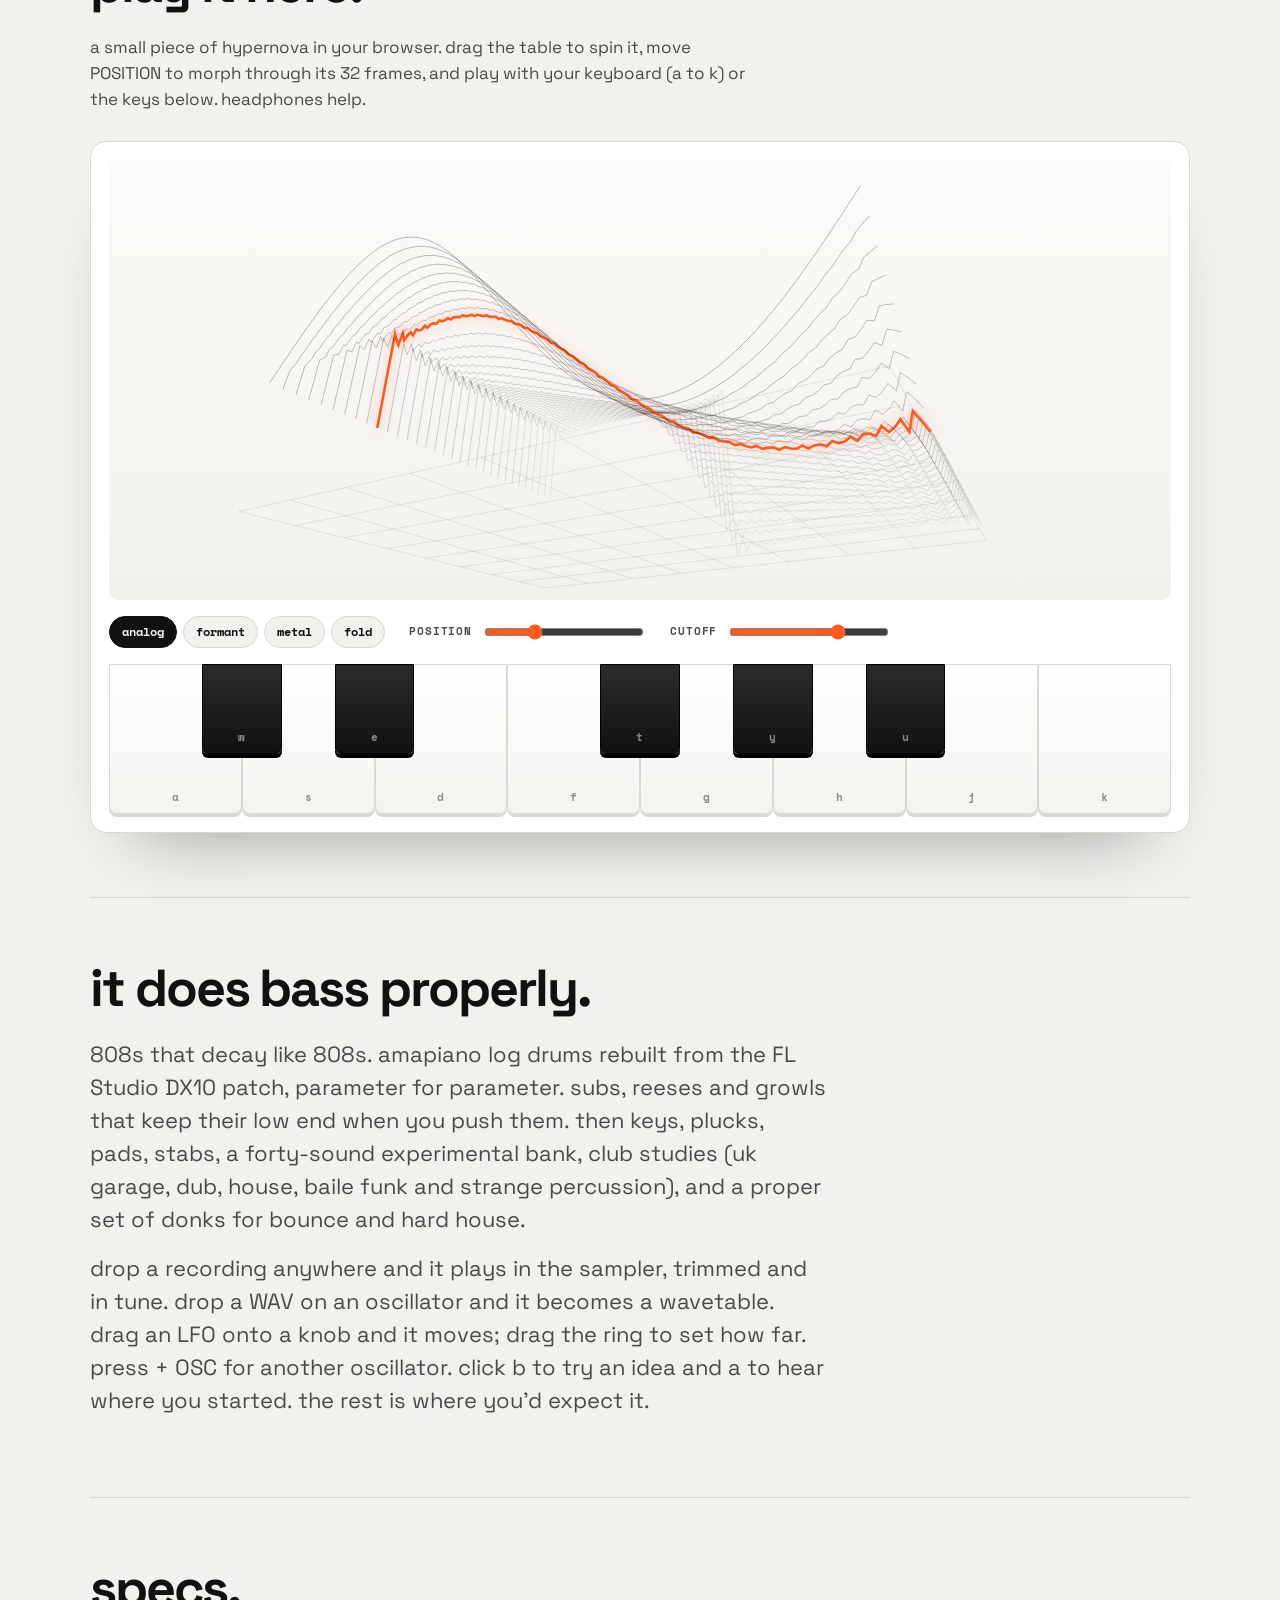
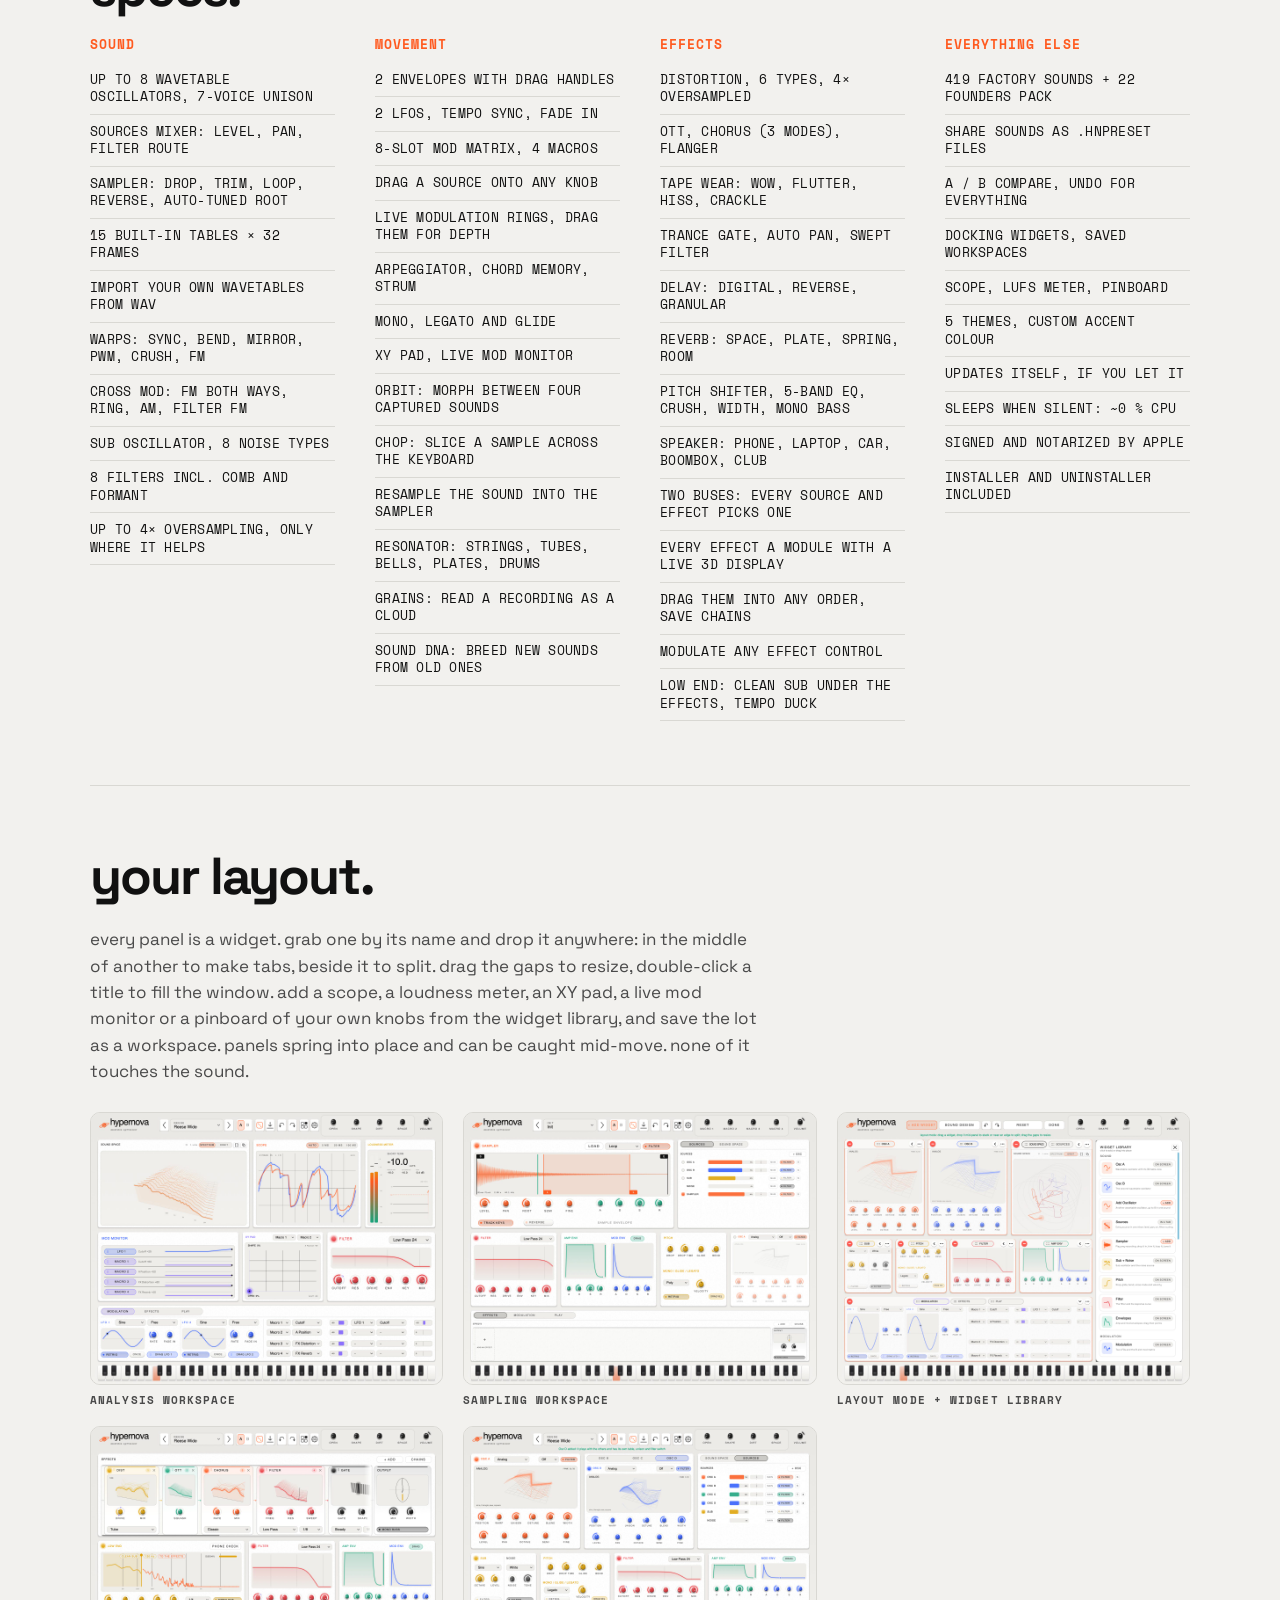
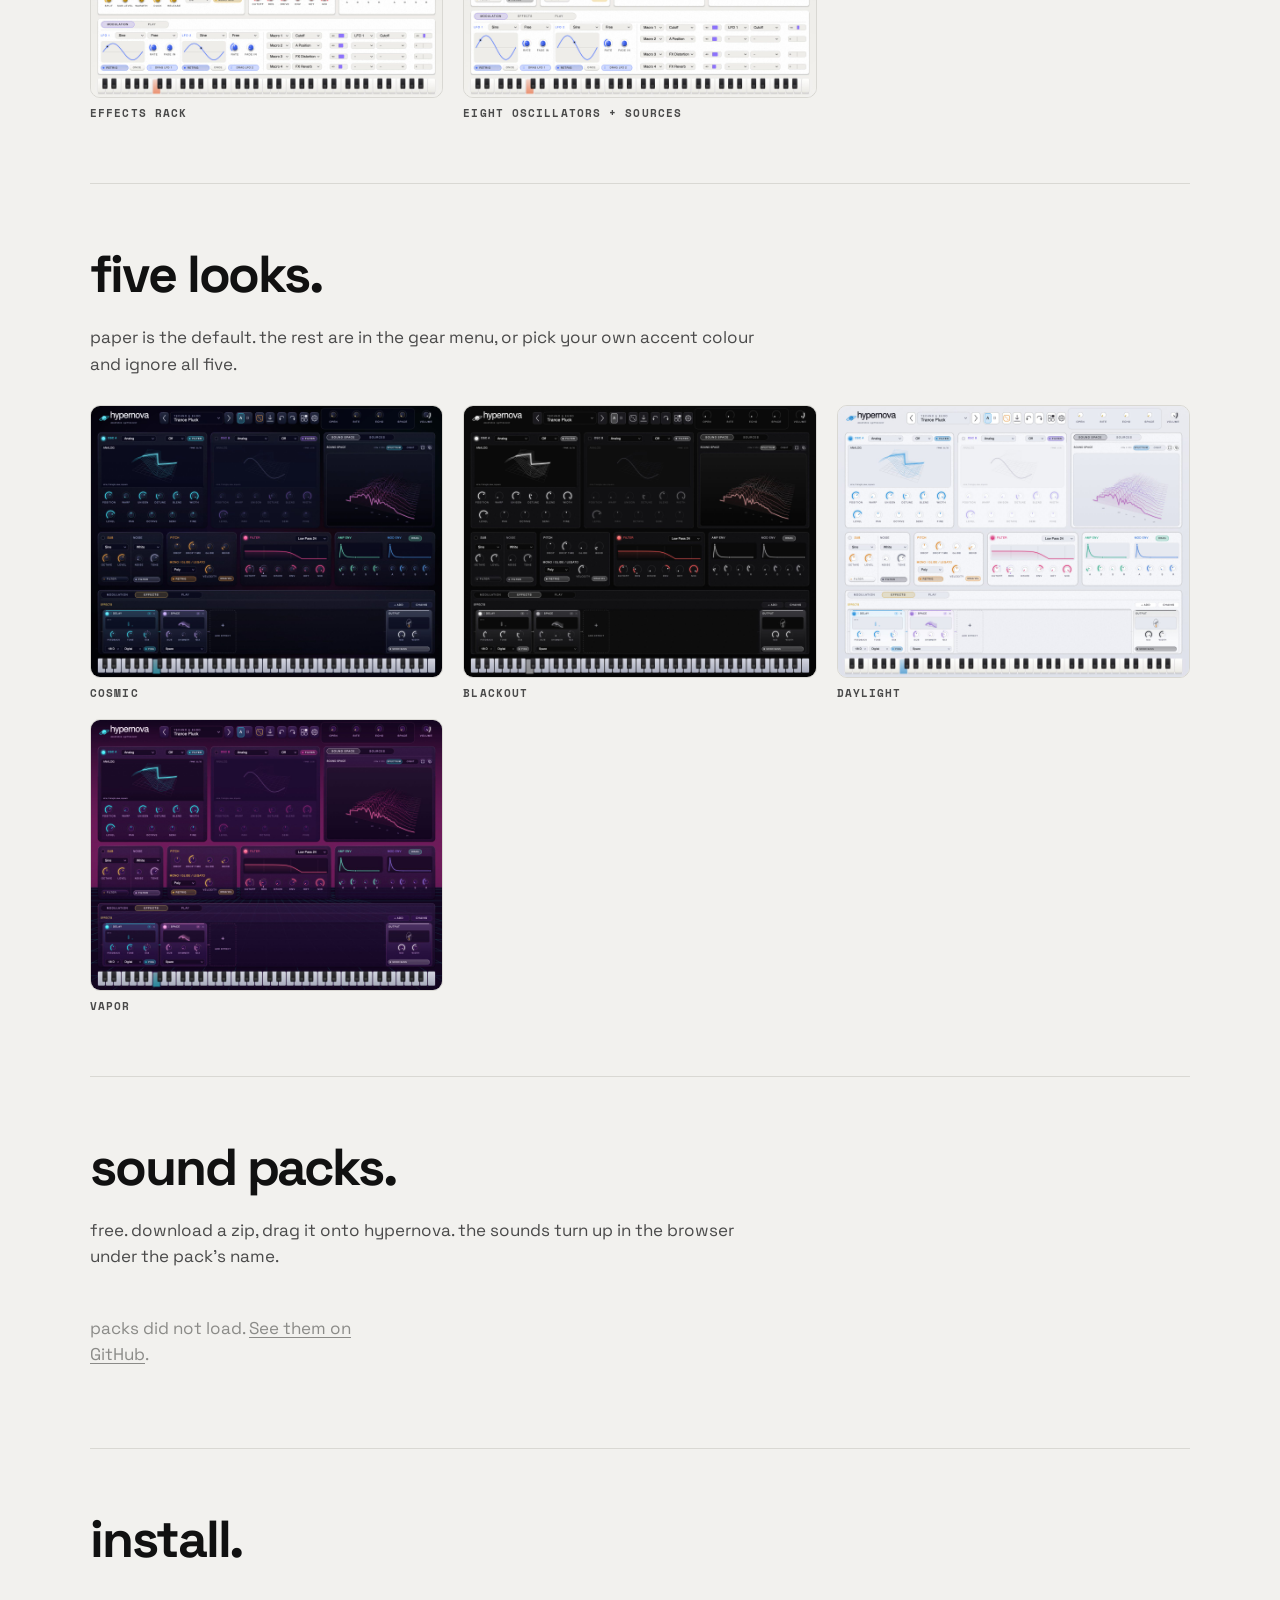
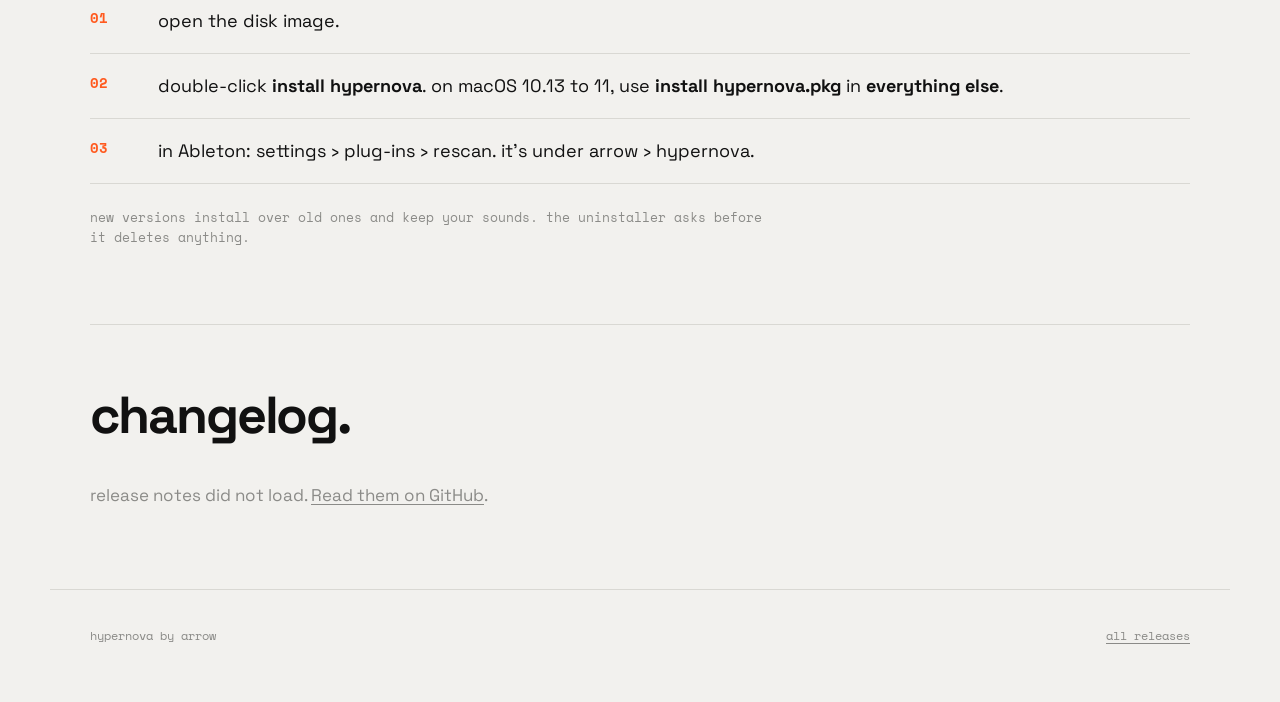
==== commit beb4504f: "Sound DNA: breed new sounds from the ones you have BREED crosses the sounds captured in Orbit's corn" ====
--- a/docs/index.html
+++ b/docs/index.html
@@ -112,6 +112,7 @@
             <li>RESAMPLE THE SOUND INTO THE SAMPLER</li>
             <li>RESONATOR: STRINGS, TUBES, BELLS, PLATES, DRUMS</li>
             <li>GRAINS: READ A RECORDING AS A CLOUD</li>
+            <li>SOUND DNA: BREED NEW SOUNDS FROM OLD ONES</li>
           </ul>
         </div>
         <div>
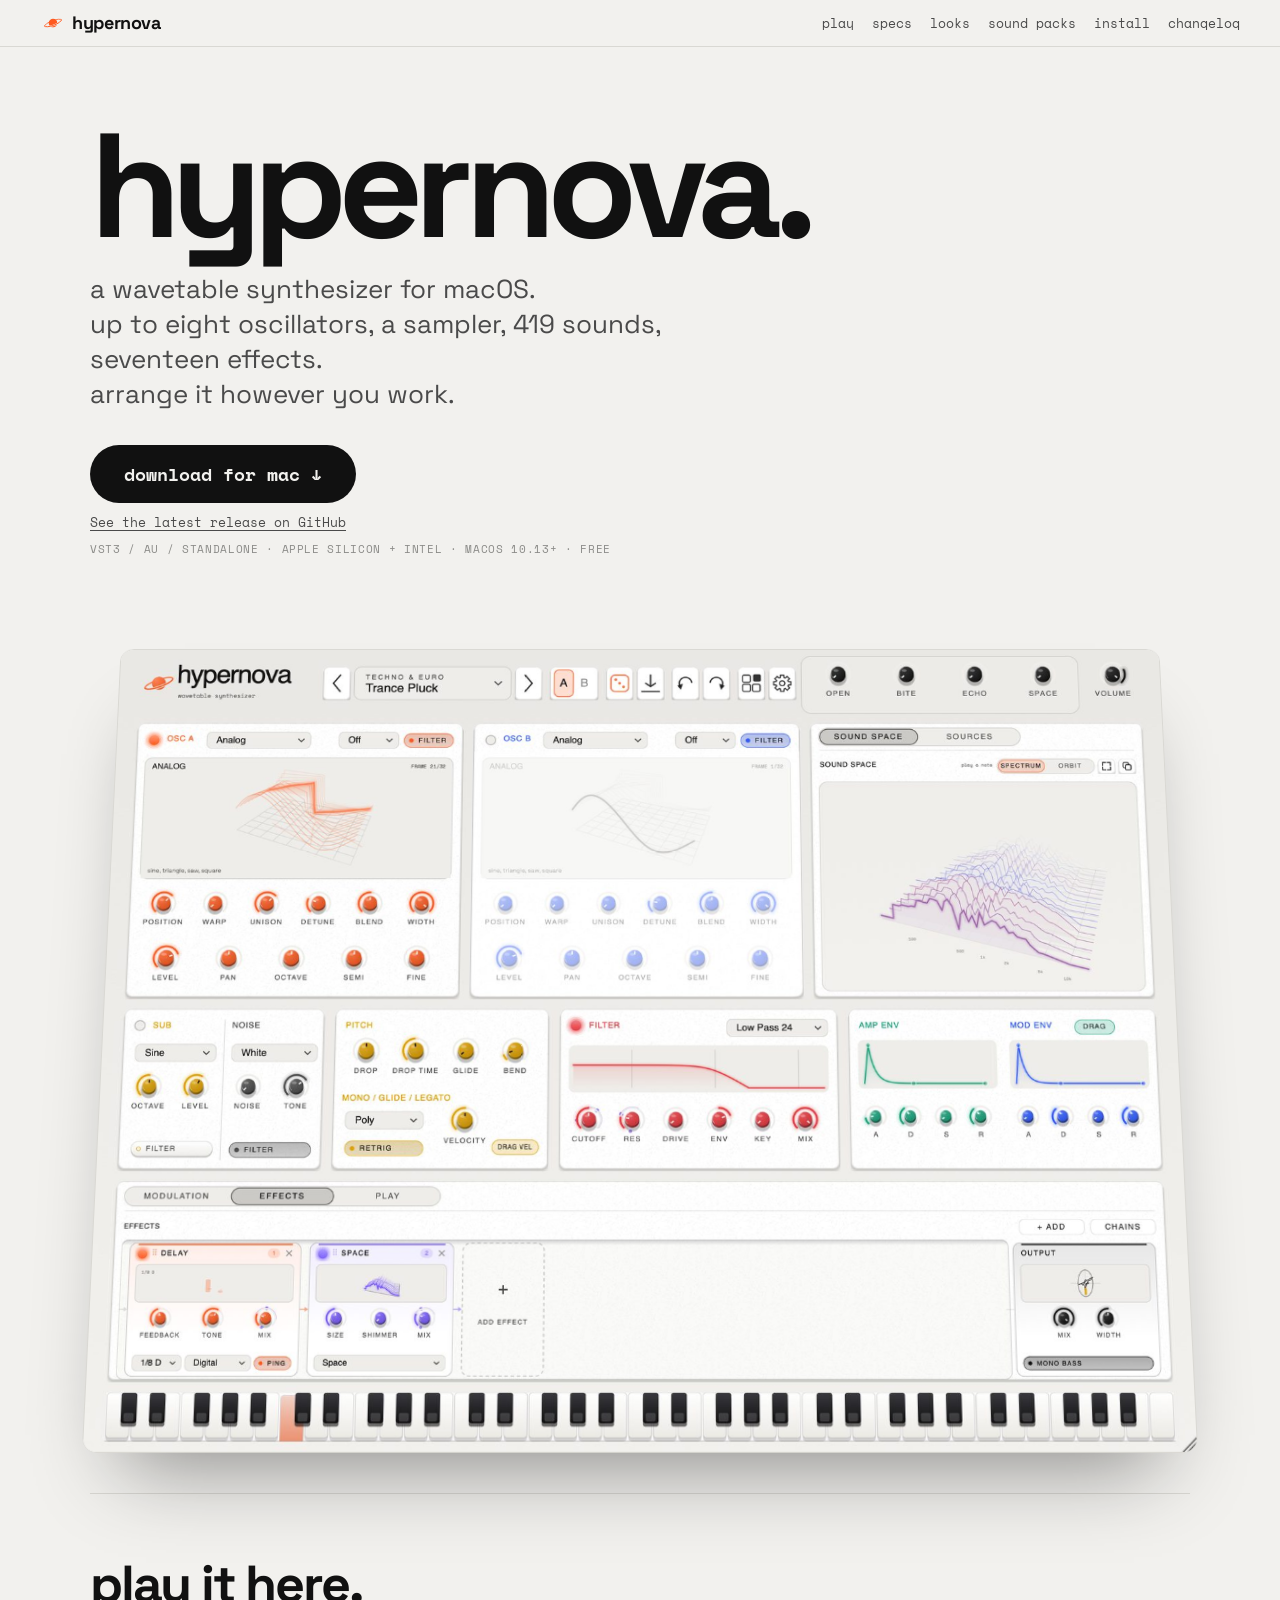
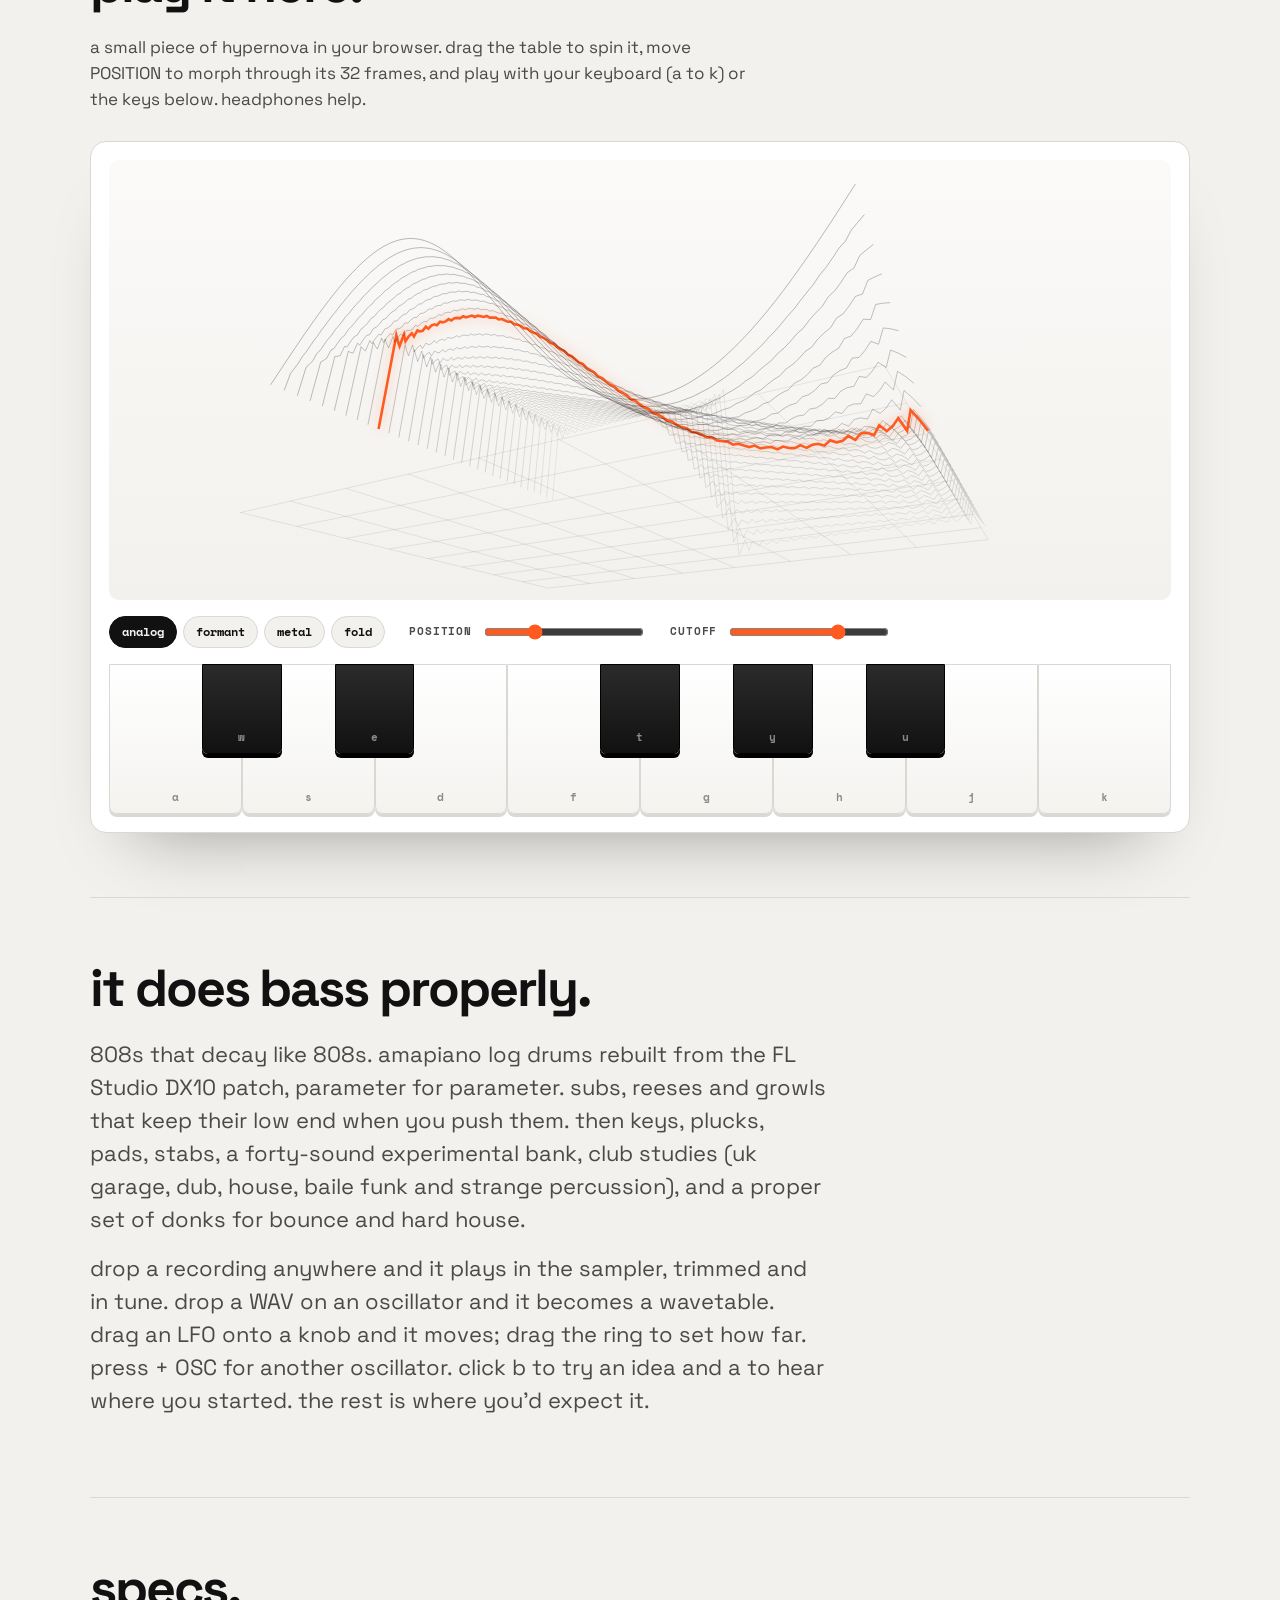
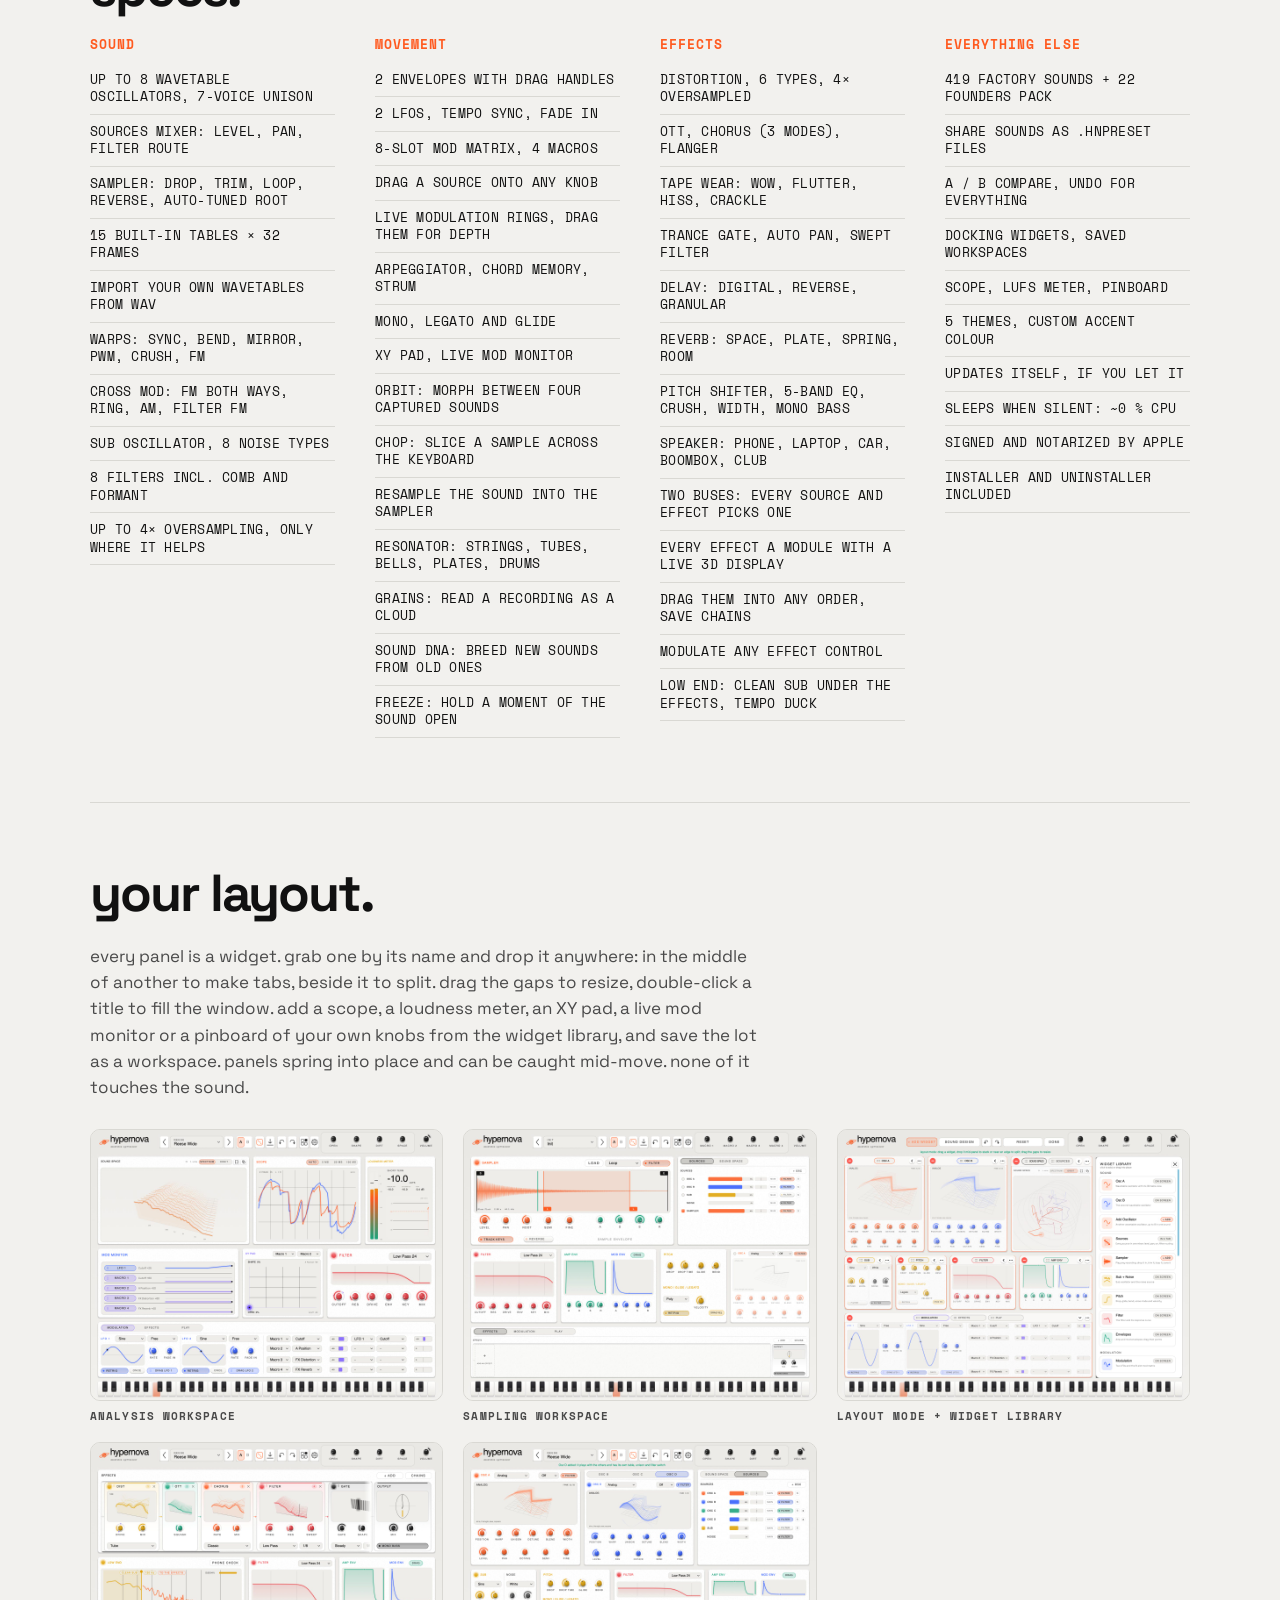
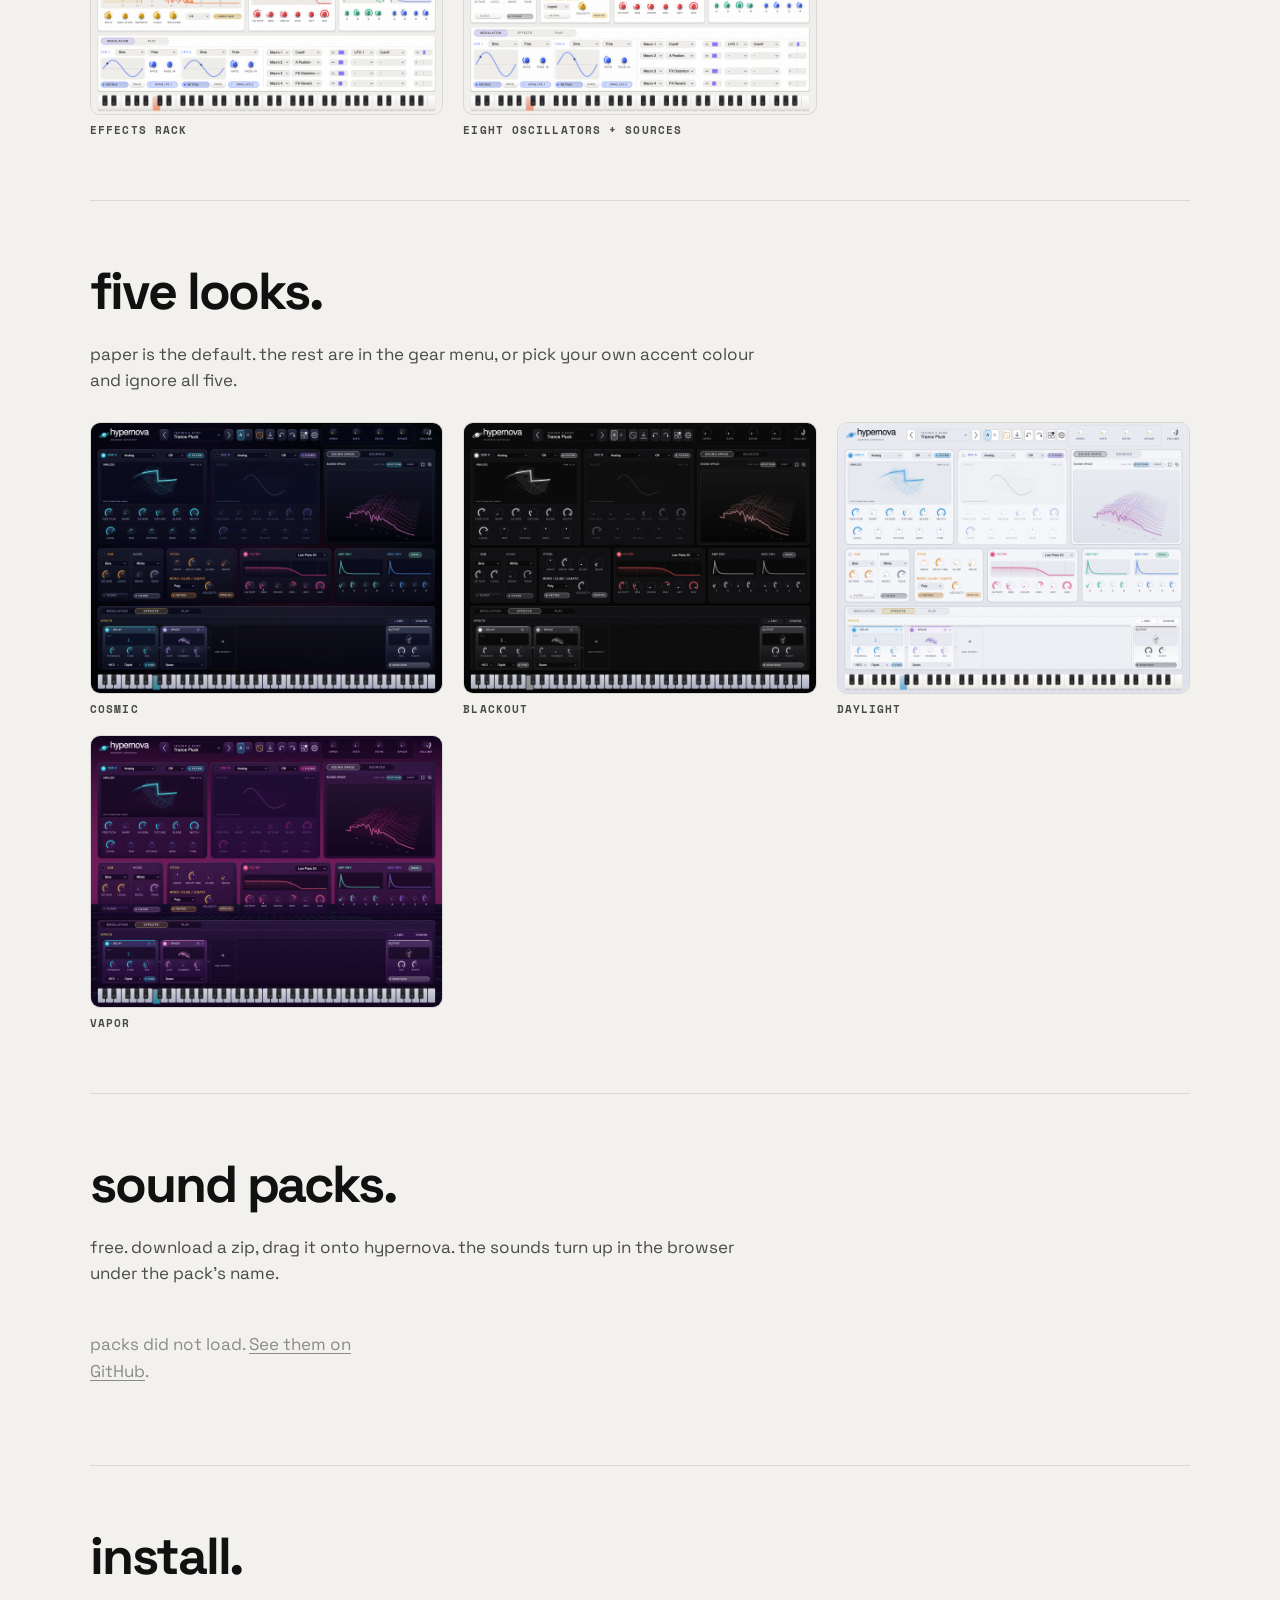
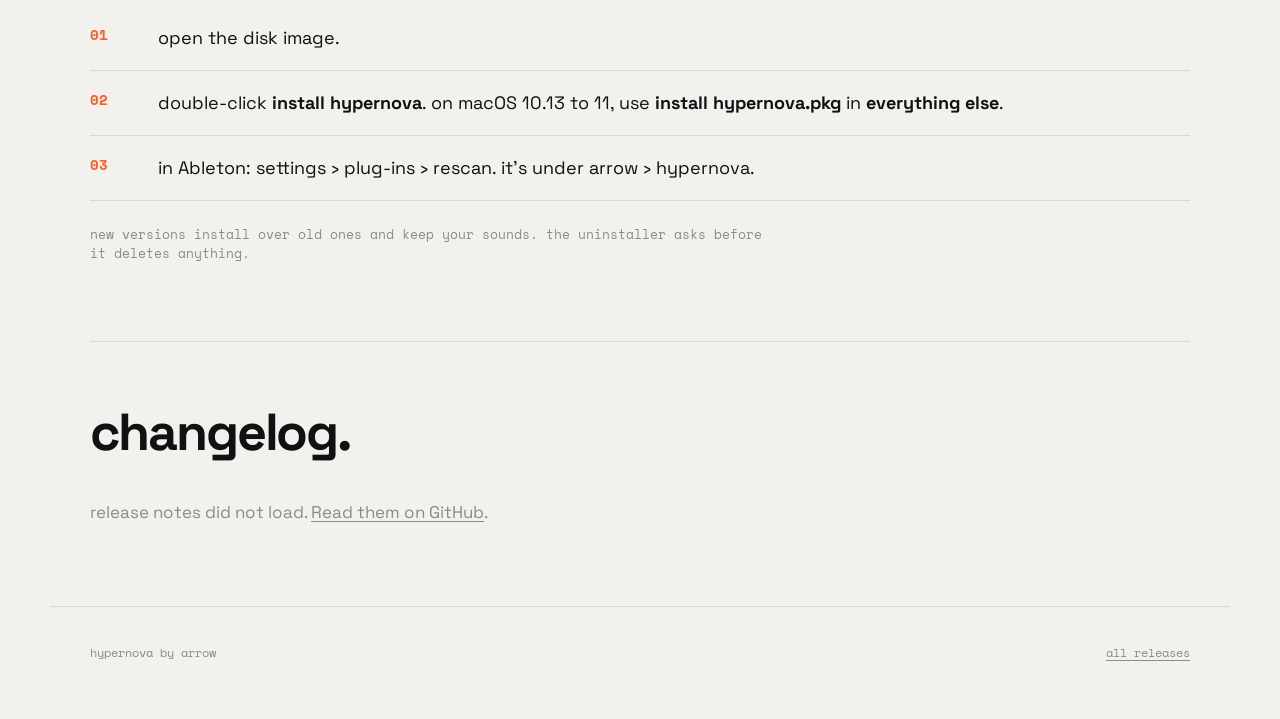
==== commit 07d49f64: "Event Horizon: a freeze unit that holds a moment of the sound open FREEZE takes the sound apart into" ====
--- a/docs/index.html
+++ b/docs/index.html
@@ -4,7 +4,7 @@
   <meta charset="utf-8">
   <meta name="viewport" content="width=device-width, initial-scale=1, viewport-fit=cover">
   <title>Hypernova, a wavetable synthesizer for macOS</title>
-  <meta name="description" content="Hypernova is a wavetable synthesizer for macOS. Up to eight oscillators, a sampler, 419 sounds, a panel layout you arrange yourself, wavetable import, cross modulation, morphing between captured sounds and sixteen effects in a rack, on two buses. VST3, AU and standalone, for Apple Silicon and Intel.">
+  <meta name="description" content="Hypernova is a wavetable synthesizer for macOS. Up to eight oscillators, a sampler, 419 sounds, a panel layout you arrange yourself, wavetable import, cross modulation, morphing between captured sounds and seventeen effects in a rack, on two buses. VST3, AU and standalone, for Apple Silicon and Intel.">
   <meta name="theme-color" content="#f2f1ee">
   <meta name="color-scheme" content="light">
   <meta property="og:type" content="website">
@@ -38,7 +38,7 @@
   <main id="main">
     <section class="hero" aria-labelledby="hero-title">
       <h1 id="hero-title">hypernova.</h1>
-      <p class="tagline">a wavetable synthesizer for macOS.<br>up to eight oscillators, a sampler, 419 sounds, sixteen effects.<br>arrange it however you work.</p>
+      <p class="tagline">a wavetable synthesizer for macOS.<br>up to eight oscillators, a sampler, 419 sounds, seventeen effects.<br>arrange it however you work.</p>
 
       <div class="cta">
         <a class="download" href="https://github.com/erinuckuzular-ai/Hypernova/releases/latest" id="download">download for mac</a>
@@ -113,6 +113,7 @@
             <li>RESONATOR: STRINGS, TUBES, BELLS, PLATES, DRUMS</li>
             <li>GRAINS: READ A RECORDING AS A CLOUD</li>
             <li>SOUND DNA: BREED NEW SOUNDS FROM OLD ONES</li>
+            <li>FREEZE: HOLD A MOMENT OF THE SOUND OPEN</li>
           </ul>
         </div>
         <div>
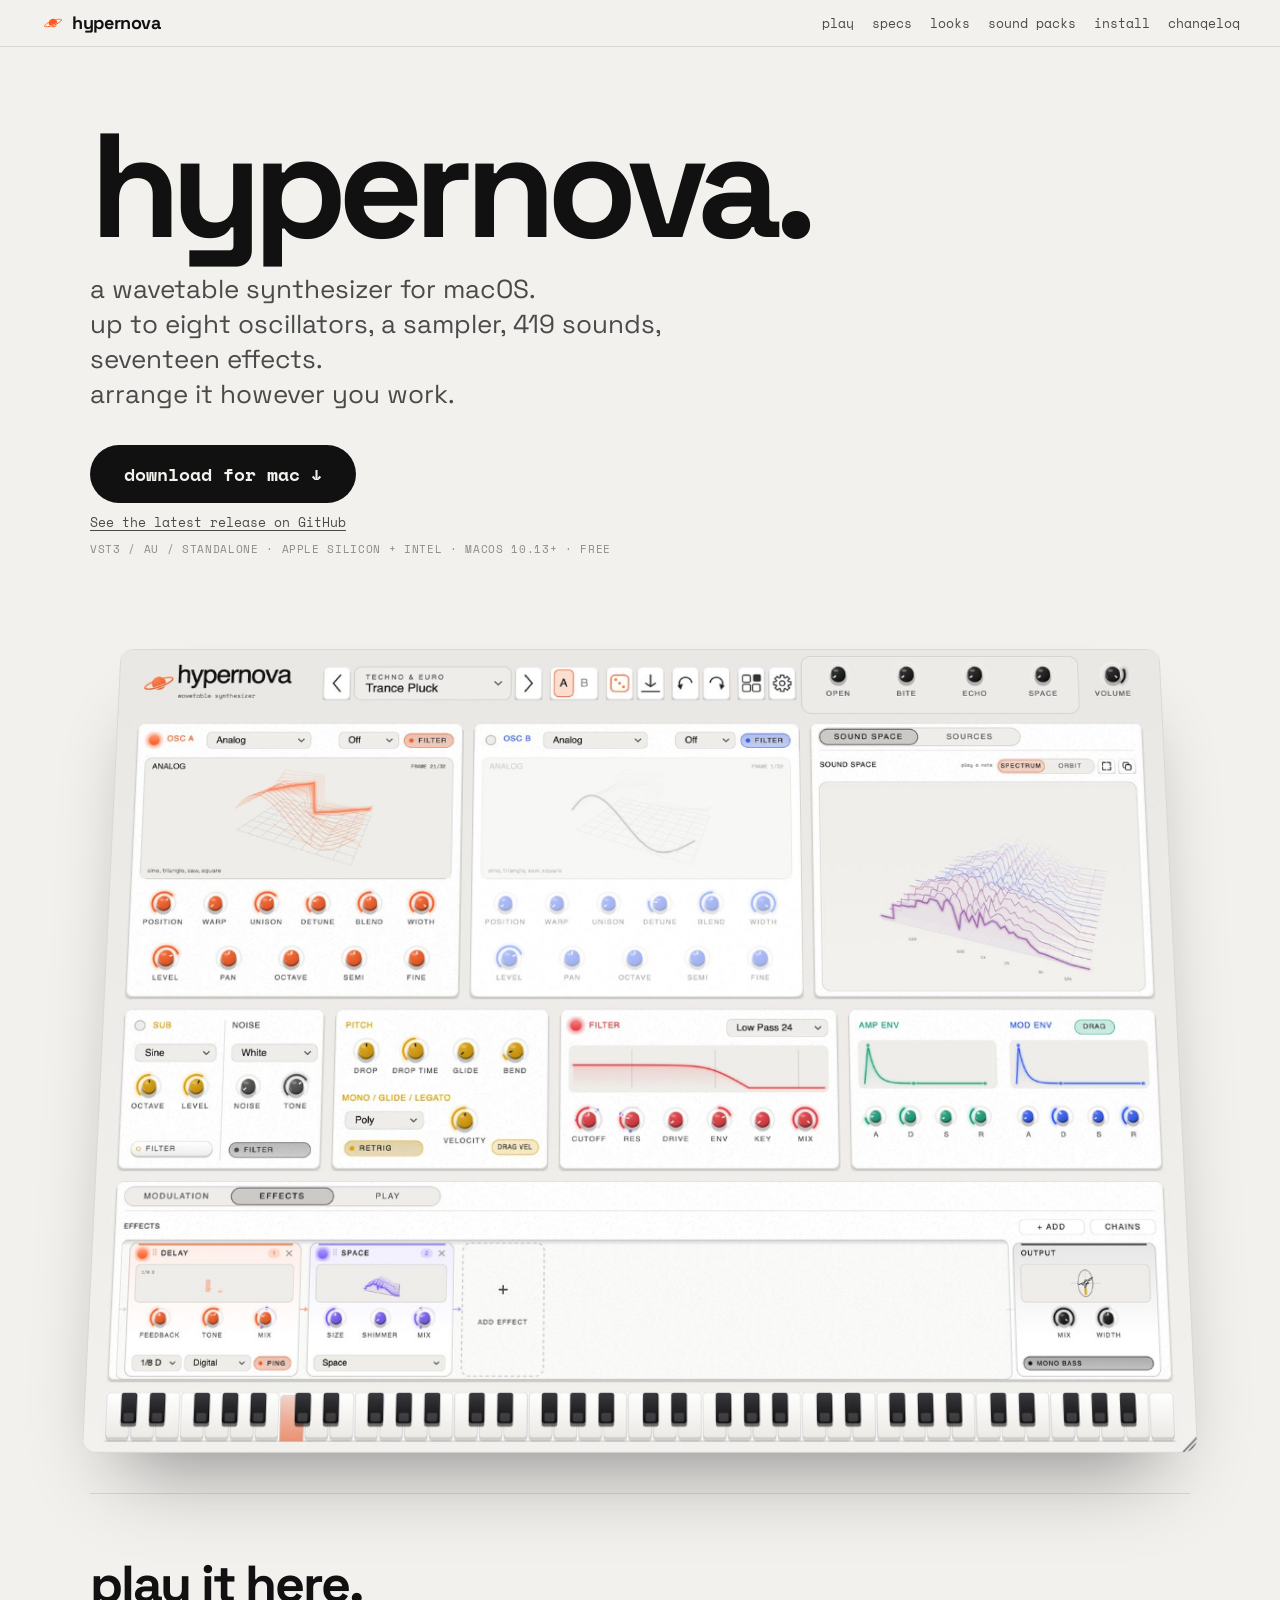
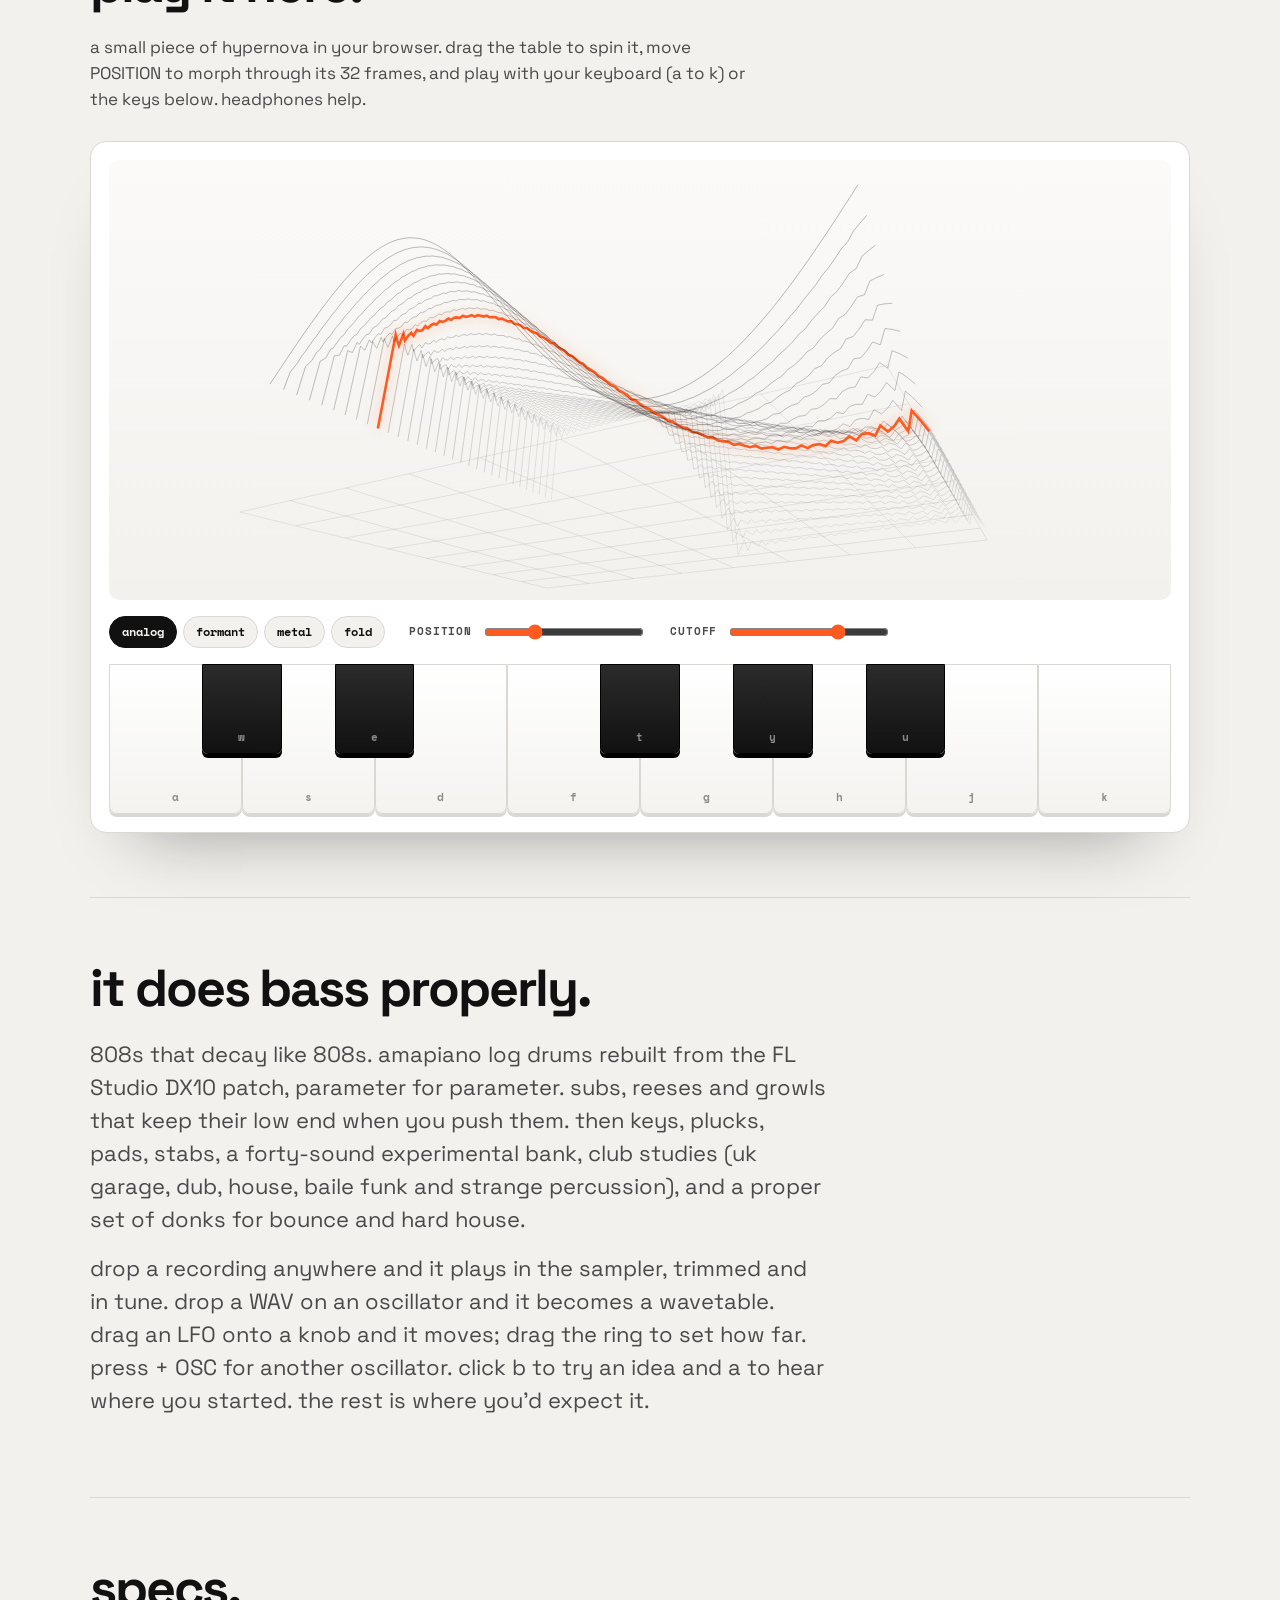
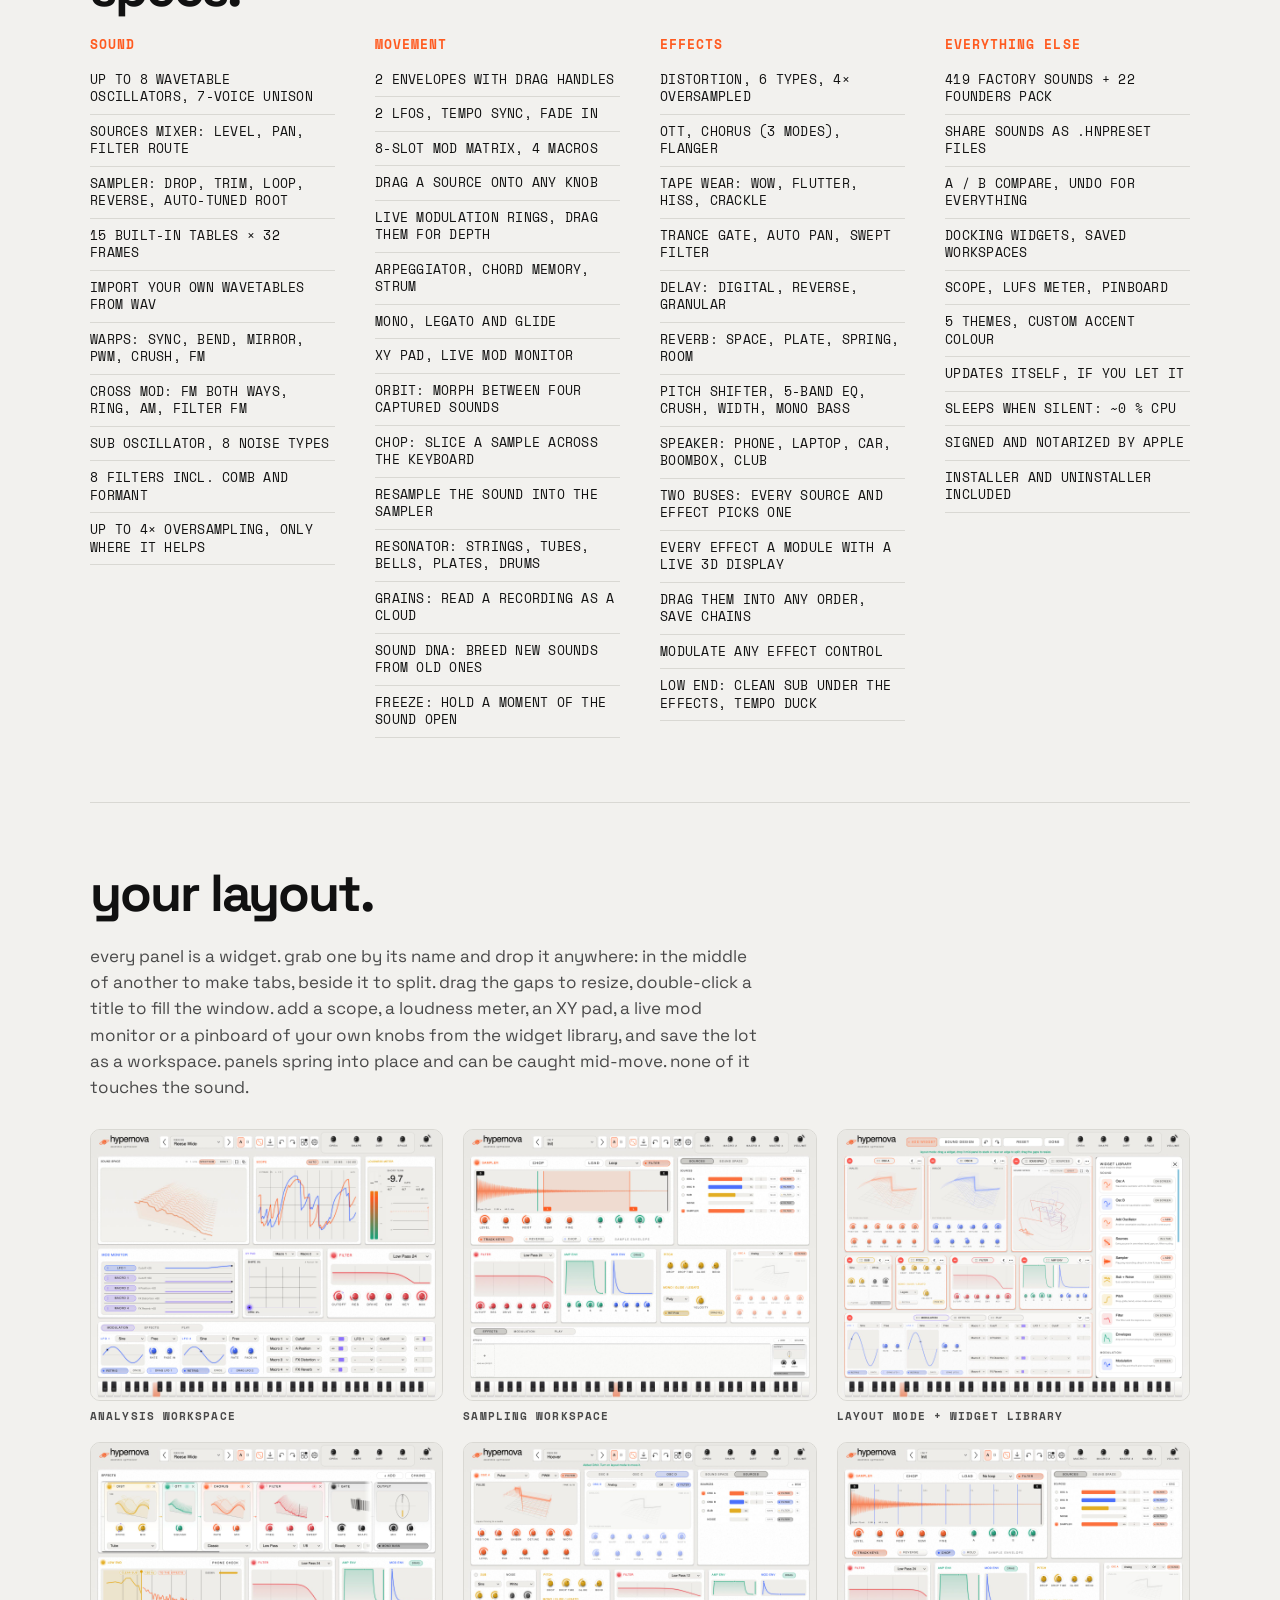
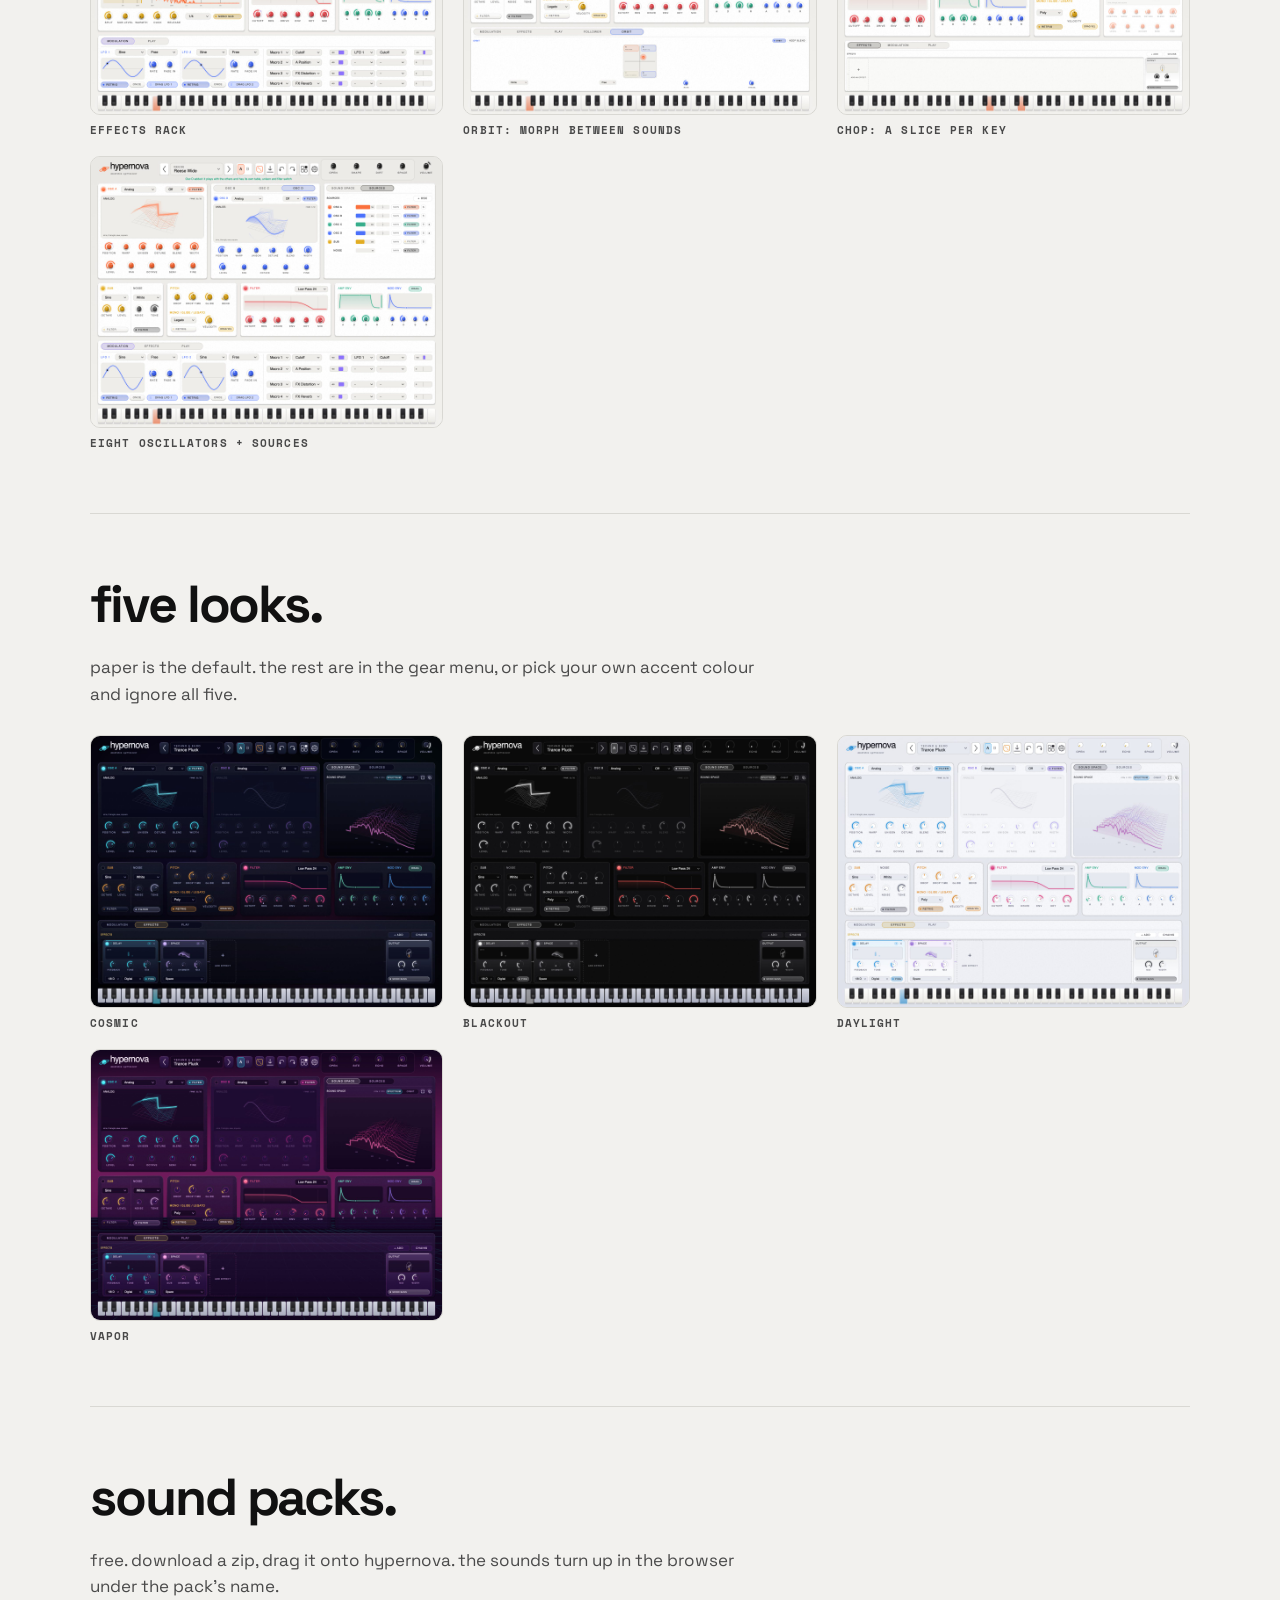
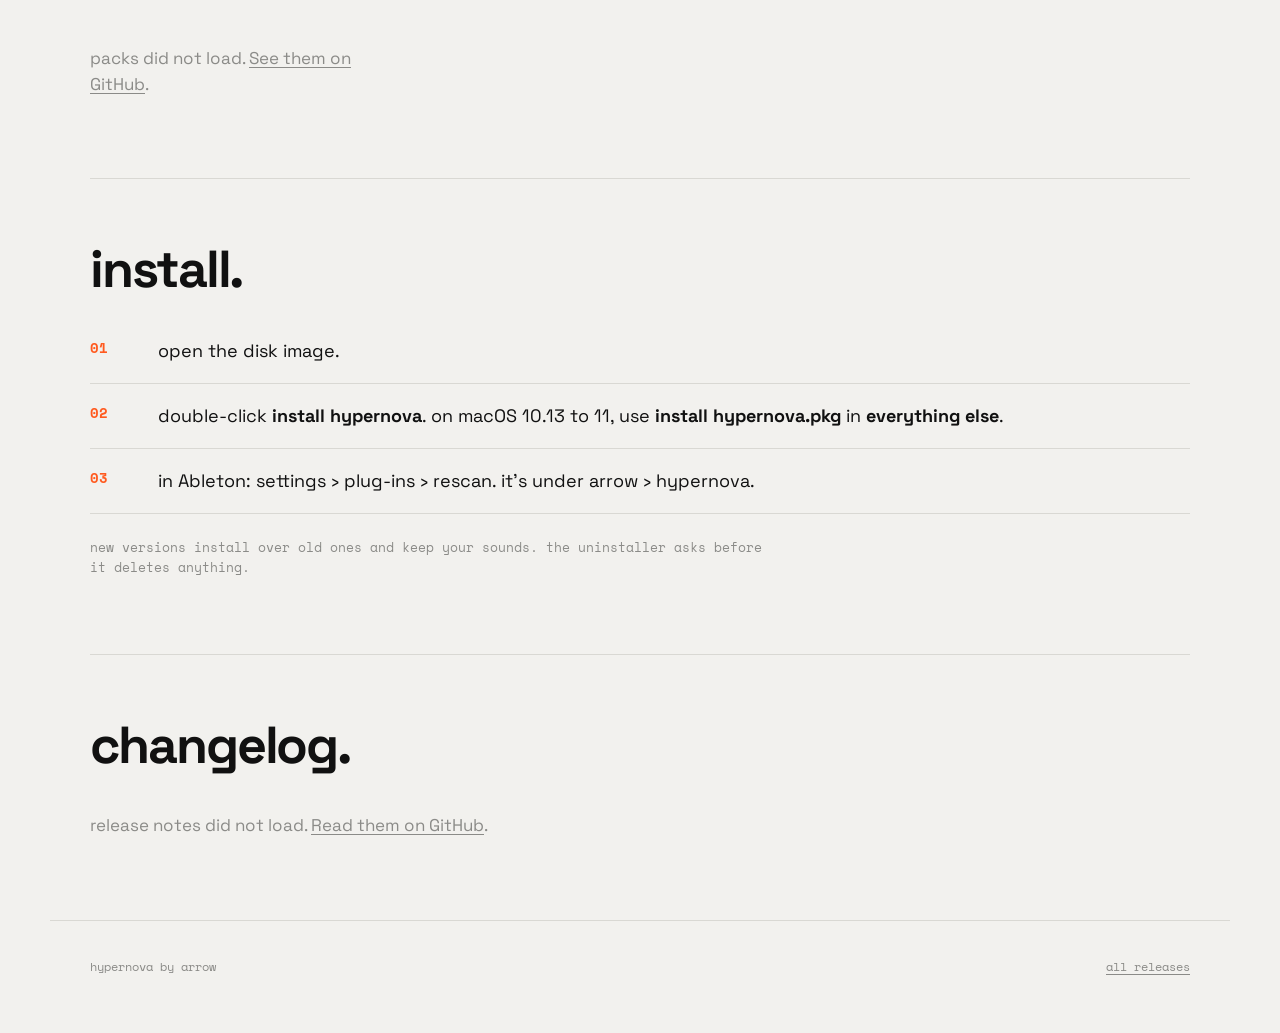
==== commit 227cc2b2: "Site: screenshots from the current build, and two new ones Every theme shot is re-rendered from the " ====
--- a/docs/index.html
+++ b/docs/index.html
@@ -173,6 +173,14 @@
           <figcaption>EFFECTS RACK</figcaption>
         </figure>
         <figure class="shot">
+          <img src="assets/widgets_orbit.jpg" width="1600" height="1232" loading="lazy" alt="The Orbit pad: four captured sounds at the corners of a square, with the point that morphs between them.">
+          <figcaption>ORBIT: MORPH BETWEEN SOUNDS</figcaption>
+        </figure>
+        <figure class="shot">
+          <img src="assets/widgets_chop.jpg" width="1600" height="1232" loading="lazy" alt="A sample cut into eight slices, each marked with the key it plays from.">
+          <figcaption>CHOP: A SLICE PER KEY</figcaption>
+        </figure>
+        <figure class="shot">
           <img src="assets/widgets_sources.jpg" width="1600" height="1232" loading="lazy" alt="Two added oscillators as tabs beside Osc B, and the Sources mixer with a row for every source.">
           <figcaption>EIGHT OSCILLATORS + SOURCES</figcaption>
         </figure>
